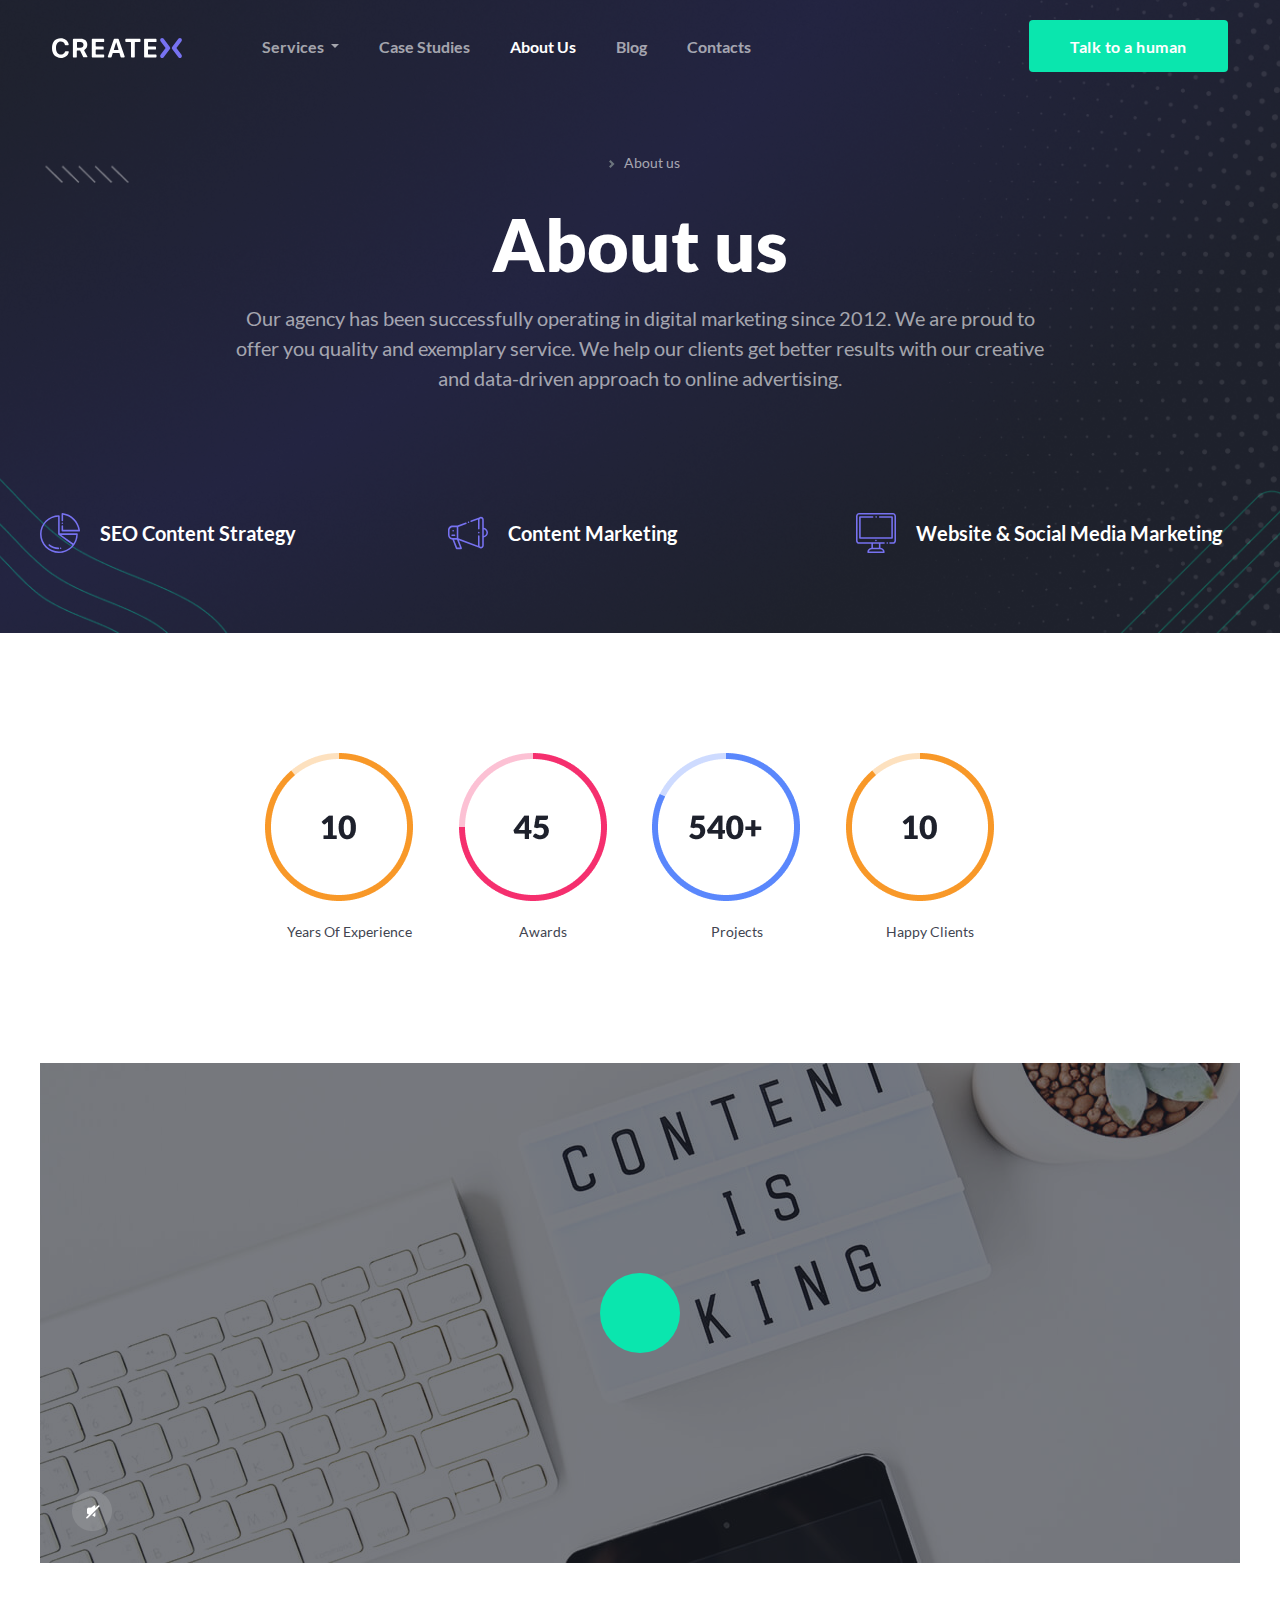
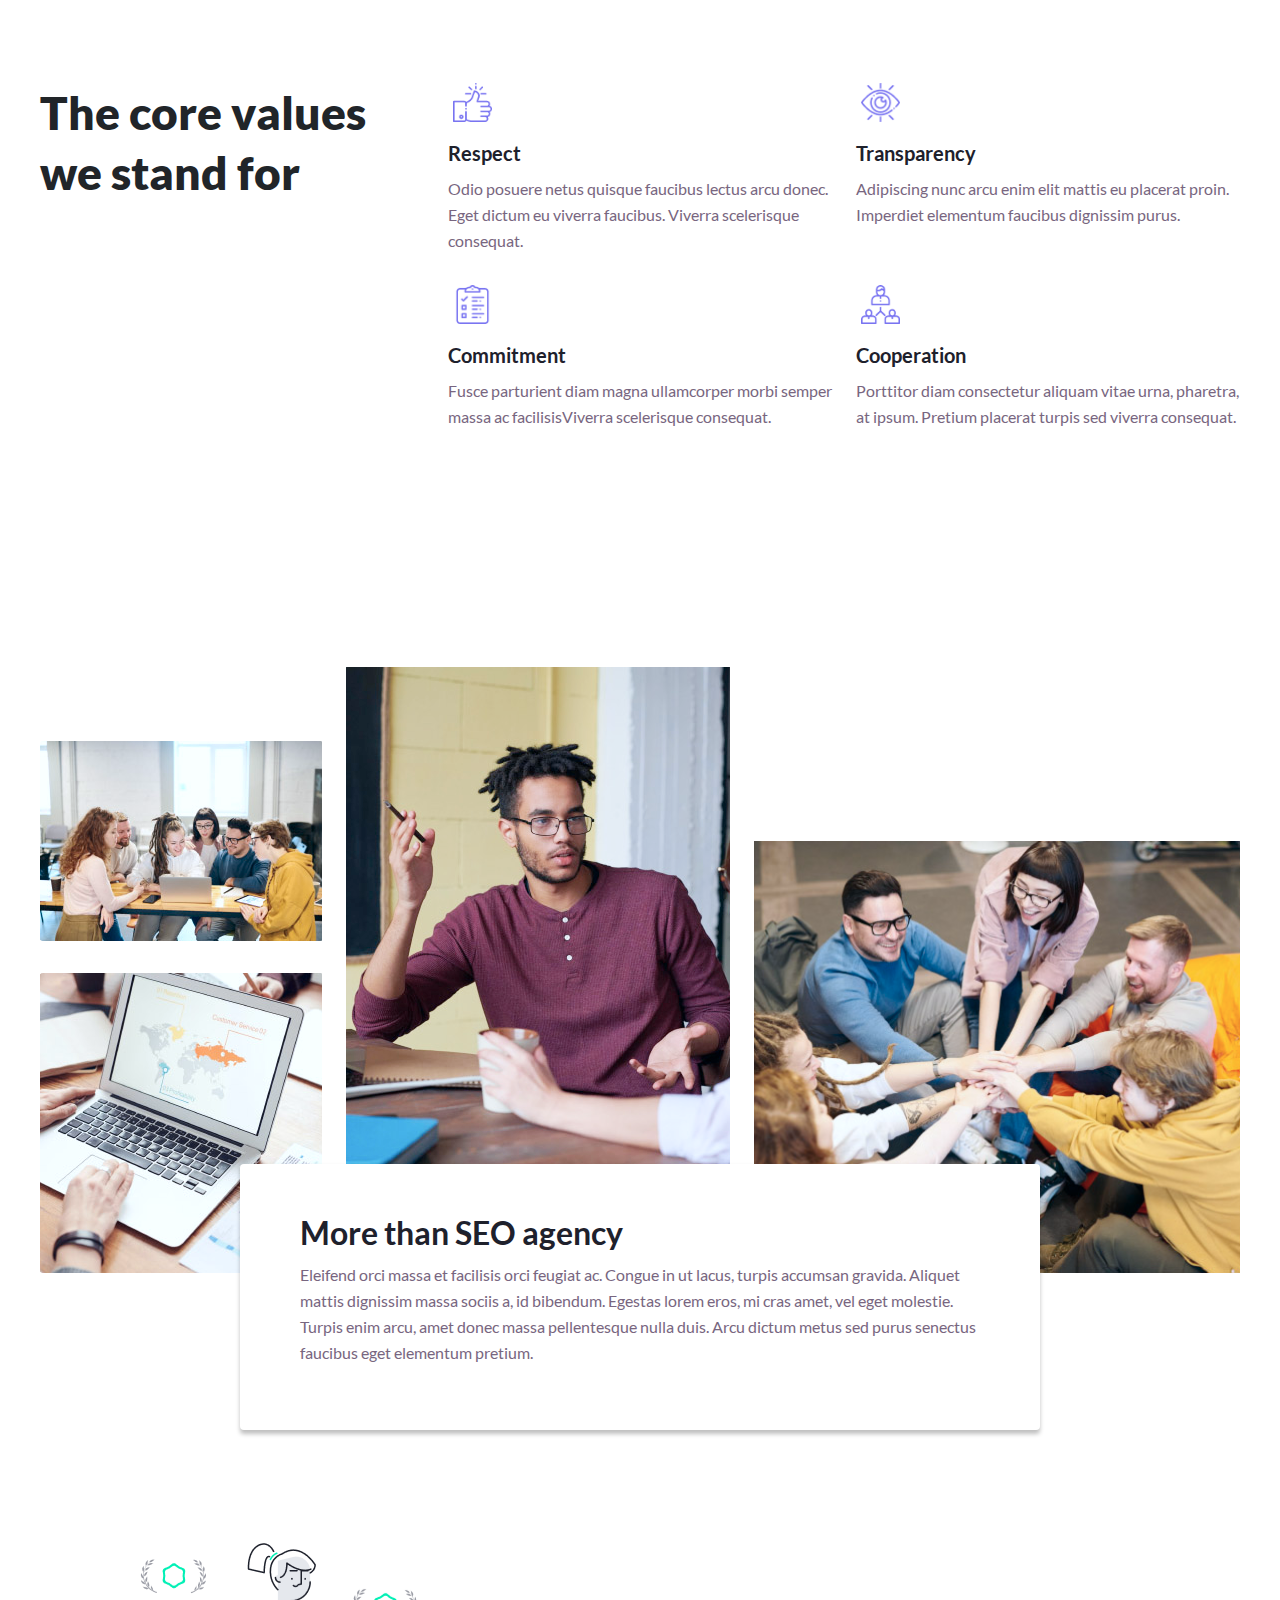
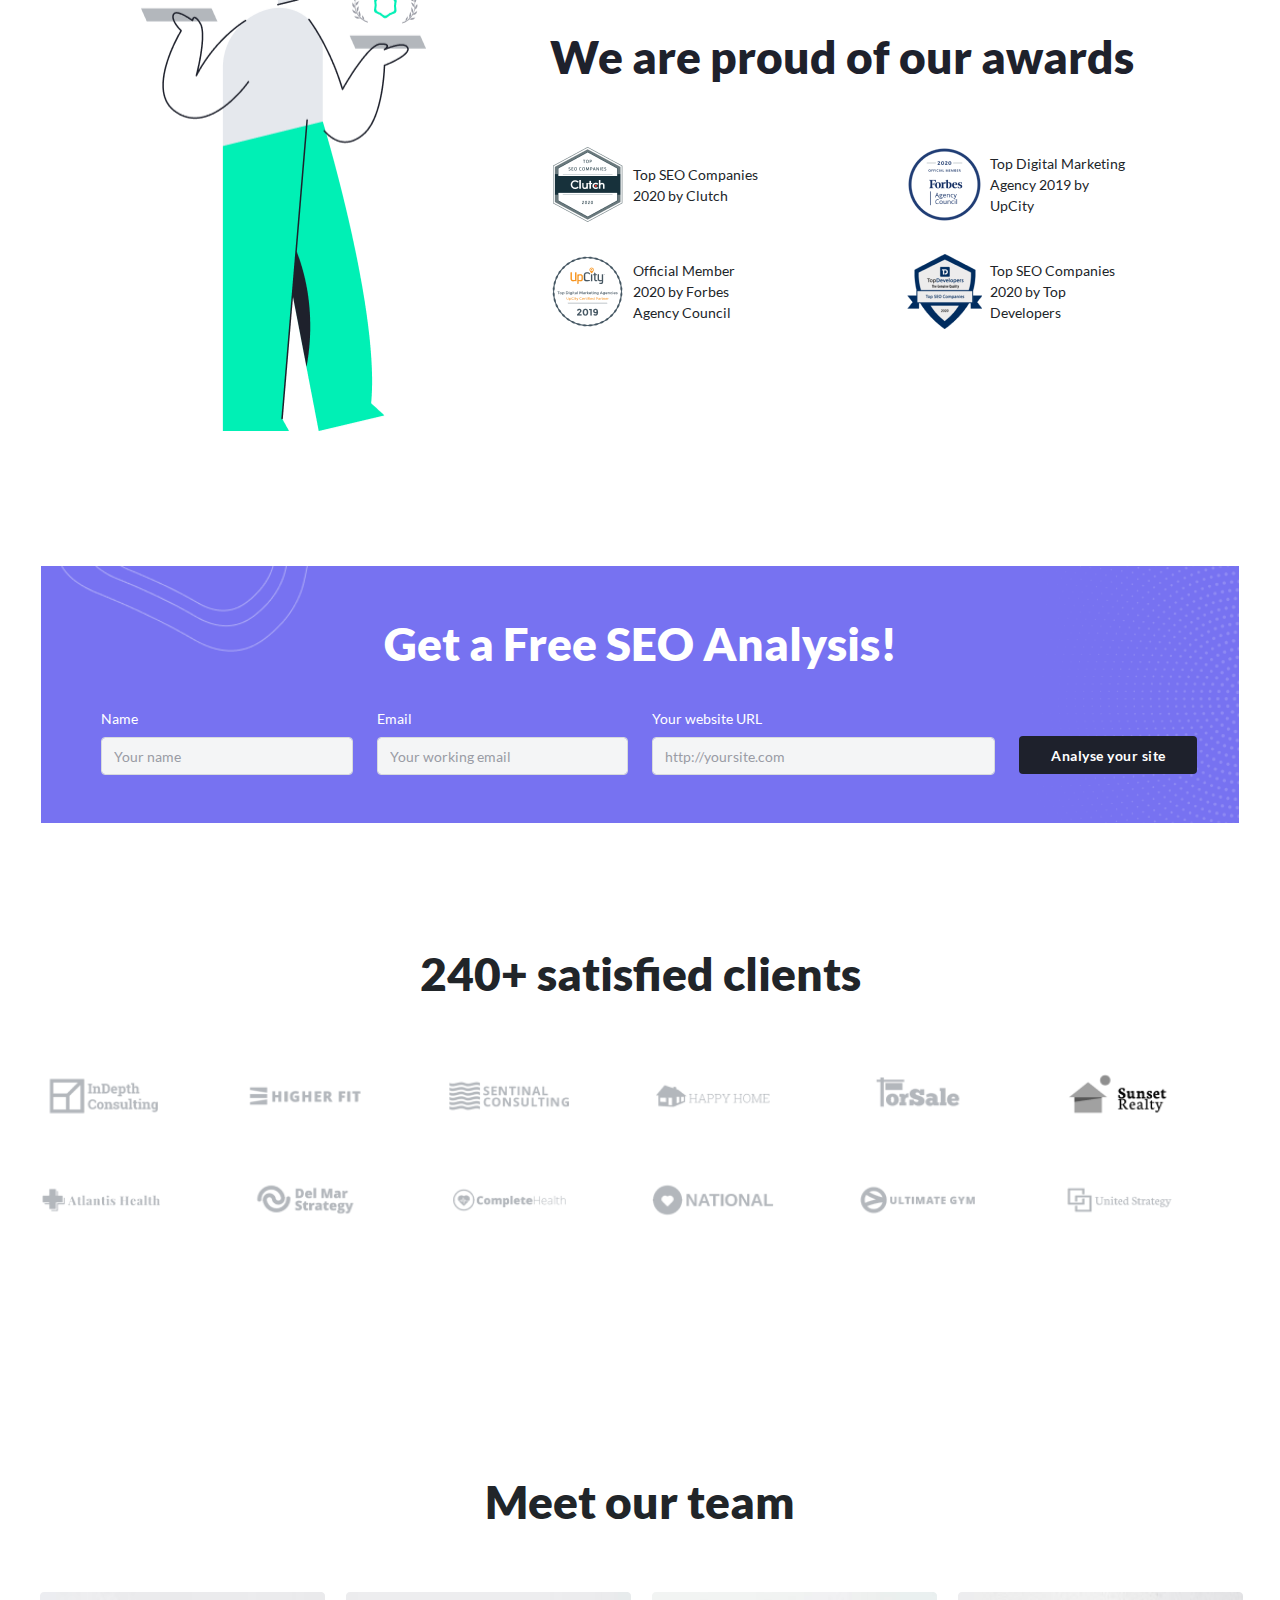
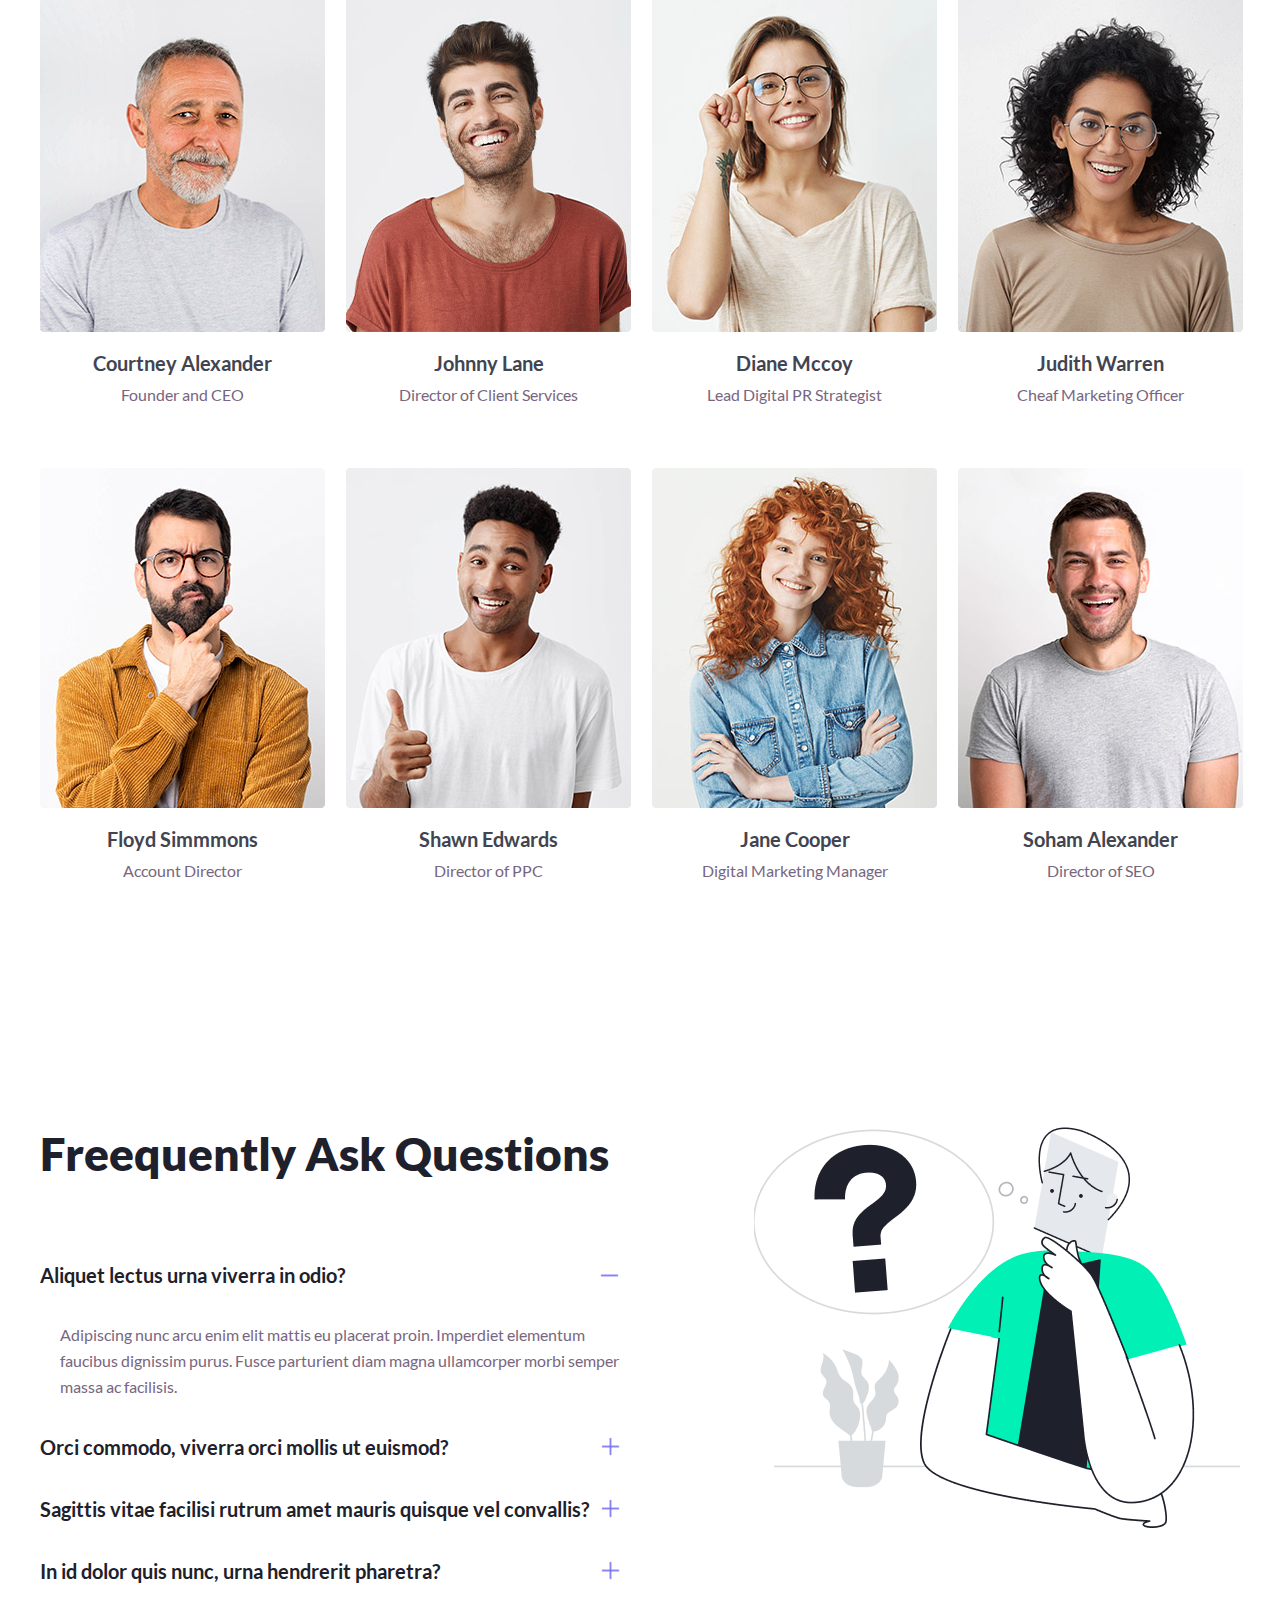
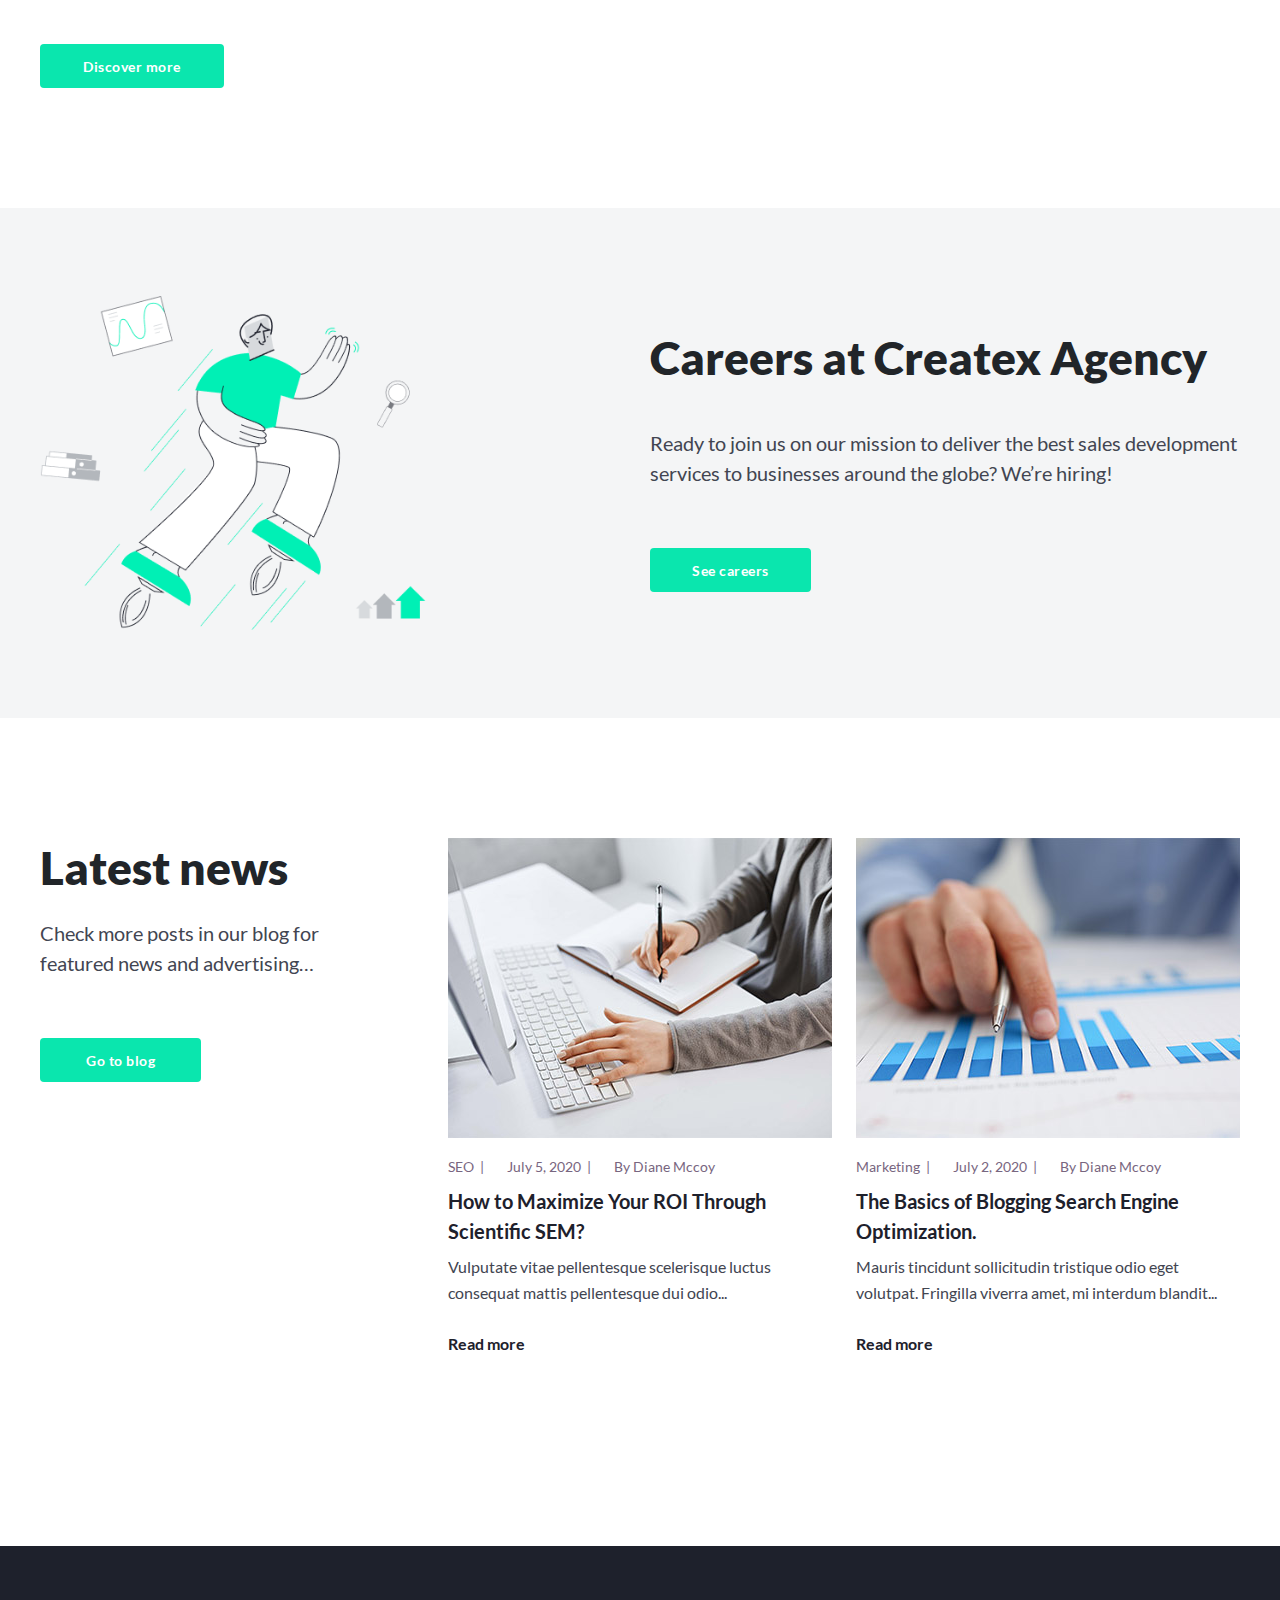
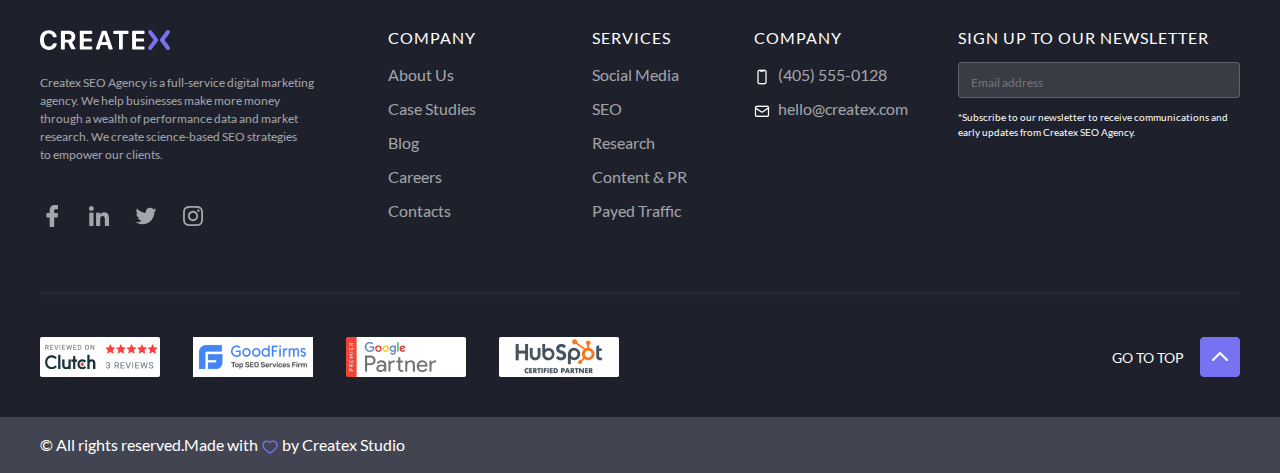
==== about.html @ 5235b667 "first commit" ====
<!DOCTYPE html>
<html lang="en">
  <head>
    <meta charset="UTF-8">
    <meta name="viewport" content="width=device-width, initial-scale=1.0">
    <meta http-equiv="X-UA-Compatible" content="ie=edge">
    <link rel="shortcut icon" href="assets/img/logo/favicon.png" type="image/x-icon">
    <link rel="stylesheet" href="assets/css/plugins.min.css">
    <title>SEO & Marketing</title>
    <link rel="stylesheet" href="https://cdnjs.cloudflare.com/ajax/libs/font-awesome/6.2.0/css/all.min.css" integrity="sha512-xh6O/CkQoPOWDdYTDqeRdPCVd1SpvCA9XXcUnZS2FmJNp1coAFzvtCN9BmamE+4aHK8yyUHUSCcJHgXloTyT2A==" crossorigin="anonymous" referrerpolicy="no-referrer" />    <link rel="stylesheet" href="assets/css/styles.css">
  </head>
  <body>

    <!-- add menu here -->
            <!----VIDEO-MODAL--------------------->
<div class="modal fade modal-video" id="videoModal" tabindex="-1" aria-labelledby="videoModalLabel" aria-hidden="true">
    <div class="modal-dialog">
    <div class="modal-content modal-bg">
        <div class="modal-header">
        <button type="button" class="btn-close" data-bs-dismiss="modal" aria-label="Close"></button>
        </div>
        <div class="modal-body">
            <video controls="controls" autoplay muted>
                <source src="assets/img/modal-video.mp4" type="video/mp4">
            </video>
        </div>
        </div>
    </div>
</div>
<div class="home-page_hero about-margin" id="totop"
  style="background: url('assets/img/about/background.png') center center/cover no-repeat;">
  <!----HEADER------------>
  <header class="main-header">
    <nav class="navbar navbar-expand-lg">
      <div class="container custom-container">
        <a class="" href="index.html">
          <div class="logo-wrapper">
            <img src="assets/img/logo/header-logo.svg" alt="Logo">
          </div>
        </a>
        <button class="navbar-toggler" type="button" data-bs-toggle="collapse" data-bs-target="#navbarSupportedContent"
          aria-controls="navbarSupportedContent" aria-expanded="false" aria-label="Toggle navigation">
          <span class="navbar-toggler-icon"></span>
        </button>
        <div class="collapse navbar-collapse" id="navbarSupportedContent">
          <ul class="navbar-nav me-auto mb-2 mb-lg-0 header-link">
            <li class="nav-item dropdown">
              <a class="nav-link dropdown-toggle" href="#" role="button" data-bs-toggle="dropdown"
                aria-expanded="false">
                Services
              </a>
              <ul class="dropdown-menu">
                <li><a class="dropdown-item" href="services.html">Services</a></li>
                <li><a class="dropdown-item" href="optimization.html">Search Engine Optimization</a></li>
                <li><a class="dropdown-item" href="services.html">Services</a></li>
              </ul>
            </li>
            <li class="nav-item">
              <a class="nav-link" href="case-studies.html">Case Studies</a>
            </li>
            <li class="nav-item header-active">
              <a class="nav-link" href="about.html">About Us</a>
            </li>
            <li class="nav-item">
              <a class="nav-link" href="blog.html">Blog</a>
            </li>
            <li class="nav-item">
              <a class="nav-link" href="contact.html">Contacts</a>
            </li>
          </ul>
          <div class="header-call">
            <a href="#" class="filled-button header-btn">Talk to a human</a>
          </div>
        </div>
      </div>
    </nav>
  </header>
  <!-----HERO----------------->
  <section class="hero hero-about">
    <div class="custom-container">
        <div class="page-container">
            <div class="page-breadcrumb">
                <nav style="--bs-breadcrumb-divider: url(&#34;data:image/svg+xml,%3Csvg xmlns='http://www.w3.org/2000/svg' width='8' height='8'%3E%3Cpath d='M2.5 0L1 1.5 3.5 4 1 6.5 2.5 8l4-4-4-4z' fill='%236c757d'/%3E%3C/svg%3E&#34;);" aria-label="breadcrumb">
                    <ol class="breadcrumb d-flex align-items-center justify-content-center">
                      <li class="breadcrumb-item"><a href="index.html"><i class="fa-solid fa-house"></i></a></li>
                      <li class="breadcrumb-item active" aria-current="page">About us</li>
                    </ol>
                  </nav>
            </div>
            <h1 class="page-title">About us</h1>
            <p class="page-descr">Our agency has been successfully operating in digital marketing since 2012. We are proud to offer you quality and exemplary service. We help our clients get better results with our creative and data-driven approach to online advertising. </p>
        </div>
      <div class="hero-features">
        <div class="row">
          <div class="col-12 col-sm-4 col-md-4">
            <div class="feature-item">
              <div class="feature-item__icon">
                <img src="assets/img/icon/G.svg" alt="strategy">
              </div>
              <p class="feature-item__title">SEO Content Strategy</p>
            </div>
          </div>
          <div class="col-12 col-sm-4 col-md-4">
            <div class="feature-item">
              <div class="feature-item__icon">
                <img src="assets/img/icon/ic-speaker.svg" alt="strategy">
              </div>
              <p class="feature-item__title">Content Marketing</p>
            </div>
          </div>
          <div class="col-12 col-sm-4 col-md-4">
            <div class="feature-item">
              <div class="feature-item__icon">
                <img src="assets/img/icon/ic-computer.svg" alt="strategy">
              </div>
              <p class="feature-item__title">Website & Social Media Marketing</p>
            </div>
          </div>
        </div>
      </div>
    </div>
  </section>
</div>
<div class="home-figures little-container about-perxent">
    <div class="row">
      <div class="col-12 col-sm-6 col-md-3">
        <div class="home-figure">
          <div class="home-figure__img">
            <img src="assets/img/homepage/circle-progress1.png" alt="our progress">
          </div>
          <span>Years of experience</span>
        </div>
      </div>
      <div class="col-12 col-sm-6 col-md-3">
        <div class="home-figure">
          <div class="home-figure__img">
            <img src="assets/img/homepage/circle-progress22.png" alt="our progress">
          </div>
          <span>Awards</span>
        </div>
      </div>
      <div class="col-12 col-sm-6 col-md-3">
        <div class="home-figure">
          <div class="home-figure__img">
            <img src="assets/img/homepage/circle-progress3.png" alt="our progress">
          </div>
          <span>Projects</span>
        </div>
      </div>
      <div class="col-12 col-sm-6 col-md-3">
        <div class="home-figure">
          <div class="home-figure__img">
            <img src="assets/img/homepage/circle-progress1.png" alt="our progress">
          </div>
          <span>Happy clients</span>
        </div>
      </div>
    </div>
  </div>
<section class="video">
    <div class="custom-container">
        <div class="video-cover" style="background: url('assets/img/about/video.png') center center/cover no-repeat;">
            <div class="play-button">
                <button type="button" class="" data-bs-toggle="modal" data-bs-target="#videoModal">
                  <i class="fa-solid fa-play"></i>
              </button>
              </div>
                <div class="mute-button">
                    <img src="assets/img/icon/idle.png" alt="idle">
                </div>
        </div>
    </div>
</section>
<section class="core-values">
    <div class="custom-container">
        <div class="core-values-inner">
            <div class="row">
                <div class="col-12 col-md-12 col-lg-4">
                    <div class="section-title">The core values we stand for</div>
                </div>
                <div class="col-12 col-sm-6 col-lg-4">
                    <div class="benefit-wrapper p-0 border-0">
                        <div class="icon-wrapper">
                          <img src="assets/img/icon/like.png" alt="icon">
                        </div>
                        <strong class="text-left">Respect</strong>
                        <span>Odio posuere netus quisque faucibus lectus arcu donec. Eget dictum eu viverra faucibus. Viverra scelerisque consequat.</span>
                      </div>
                      <div class="benefit-wrapper p-0 border-0">
                        <div class="icon-wrapper">
                          <img src="assets/img/icon/ic-checklist.png" alt="icon">
                        </div>
                        <strong class="text-left">Commitment</strong>
                        <span>Fusce parturient diam magna ullamcorper morbi semper massa ac facilisisViverra scelerisque consequat.</span>
                      </div>
                </div>
                <div class="col-12 col-sm-6 col-lg-4">
                    <div class="benefit-wrapper p-0 border-0">
                        <div class="icon-wrapper">
                          <img src="assets/img/icon/ic-view.png" alt="icon">
                        </div>
                        <strong class="text-left">Transparency</strong>
                        <span>Adipiscing nunc arcu enim elit mattis eu placerat proin. Imperdiet elementum faucibus dignissim purus. </span>
                      </div>
                      <div class="benefit-wrapper p-0 border-0">
                        <div class="icon-wrapper">
                          <img src="assets/img/icon/ic-management.png" alt="icon">
                        </div>
                        <strong class="text-left">Cooperation</strong>
                        <span>Porttitor diam consectetur aliquam vitae urna, pharetra, at ipsum. Pretium placerat turpis sed viverra consequat.</span>
                      </div>
                </div>
            </div>
        </div>
    </div>
</section>
<!----MORE ABOUT-US---------->
<section class="seo-agency">
    <div class="custom-container">
        <div class="seo-agency-inner">
            <div class="row">
                <div class="col-12 col-sm-6 col-md-3">
                    <div class="agency-left">
                        <div class="row">
                            <div class="col-12">
                                <div class="agency-left-up">
                                    <img src="assets/img/about/agency-1.png" alt="seo agency">
                                </div>
                            </div>
                            <div class="col-12">
                                <div class="agency-left-bottom">
                                    <img src="assets/img/about/agency-2.png" alt="seo agency">
                                </div>
                            </div>
                        </div>
                    </div>
                </div>
                <div class="col-12 col-sm-6 col-md-4">
                    <div class="agency-middle">
                        <img src="assets/img/about/agency-3.png" alt="seo agency">
                    </div>
                </div>
                <div class="col-12 col-sm-12 col-md-5">
                    <div class="agency-right">
                        <img src="assets/img/about/agency-4.png" alt="seo agency">
                    </div>
                </div>
            </div>
            <div class="row">
                <div class="seo-details">
                    <h3 class="seo-details_ttl">More than SEO agency</h3>
                    <p class="seo-details_descr">Eleifend orci massa et facilisis orci feugiat ac. Congue in ut lacus, turpis accumsan gravida. Aliquet mattis dignissim massa sociis a, id bibendum. Egestas lorem eros, mi cras amet, vel eget molestie. Turpis enim arcu, amet donec massa pellentesque nulla duis. Arcu dictum metus sed purus senectus faucibus eget elementum pretium.</p>
                </div>
            </div>
        </div>
    </div>
</section>
<section class="home-questions about-awards">
    <div class="custom-container">
      <div class="row">
        <div class="col-12 col-md-4 col-lg-5">
            <div class="home-illus-wrapper">
              <div class="home-question__illus">
                <img src="assets/img/about/illustration.png" alt="illustration">
              </div>
            </div>
          </div>
        <div class="col-12 col-md-8 col-lg-7">
          <div class="home-question-col">
            <div class="analysis-form__title">We are proud of our awards</div>
            <div class="info-award__wrapper">
                <div class="row">
                  <div class="col-12 col-sm-6">
                    <div class="info-award d-flex align-items-center">
                      <div class="info-award__img">
                        <img src="assets/img/icon/info-1.png" alt="awards">
                      </div>
                      <span>Top SEO Companies 2020 by Clutch</span>
                    </div>
                  </div>
                  <div class="col-12 col-sm-6">
                    <div class="info-award d-flex align-items-center">
                      <div class="info-award__img">
                        <img src="assets/img/icon/info-2.png" alt="awards">
                      </div>
                      <span>Top Digital Marketing Agency 2019 by UpCity</span>
                    </div>
                  </div>
                  <div class="col-12 col-sm-6">
                    <div class="info-award d-flex align-items-center">
                      <div class="info-award__img">
                        <img src="assets/img/icon/info-3.png" alt="awards">
                      </div>
                      <span>Official Member 2020 by Forbes Agency Council</span>
                    </div>
                  </div>
                  <div class="col-12 col-sm-6">
                    <div class="info-award d-flex align-items-center">
                      <div class="info-award__img">
                        <img src="assets/img/icon/info-4.png" alt="awards">
                      </div>
                      <span>Top SEO Companies 2020 by Top Developers</span>
                    </div>
                  </div>
                </div>
              </div>
          </div>
        </div>
      </div>
    </div>
    </div>
  </section>
<section class="purple-form">
  <div class="custom-container">
      <div class="purple-form_cover" style="background: url('assets/img/optimization/form-bf.png') center center/cover no-repeat ">
          <div class="section-title text-center text-white">Get a Free SEO Analysis!</div>
          <div class="purple-form_wrapper">
              <form>
                  <div class="row">
                      <div class="col-12 col-sm-12 col-md-3">
                        <label for="first-name" class="form-label">Name</label>
                        <input type="text" class="form-control" placeholder="Your name" id="first-name">
                      </div>
                      <div class="col-12 col-sm-12 col-md-3">
                          <label for="your-email" class="form-label">Email</label>
                        <input type="email" class="form-control" id="your-email" placeholder="Your working email">
                      </div>
                      <div class="col-12 col-sm-12 col-md-4">
                          <label for="your-website" class="form-label">Your website URL</label>
                          <input type="url" id="your-website" class="form-control" placeholder="http://yoursite.com">
                      </div>
                        <div class="col-12 col-sm-12 col-md-2 ">
                          <button type="submit" class="filled-button">Analyse your site</button>
                        </div>
                    </div>
              </form>
          </div>
      </div>
  </div>
</section>
<section class="about-partners">
    <div class="custom-container">
        <div class="section-title text-center">240+ satisfied clients</div>
        <div class="partners">
            <div class="row">
                <div class="col-6 col-sm-4 col-lg-2">
                  <div class="partner-wrapper">
                      <div class="partner">
                        <img src="assets/img/homepage/client-logo1.png" alt="partner">
                    </div>
                    <div class="partner-none">
                        <img src="assets/img/partners/InDepth Consulting Logo - Untitled Page.png" alt="">
                    </div>
                  </div>
                </div>
                <div class="col-6 col-sm-4 col-lg-2">
                  <div class="partner-wrapper">
                      <div class="partner">
                        <img src="assets/img/homepage/client-logo2.png" alt="partner">
                    </div>
                    <div class="partner-none">
                        <img src="assets/img/partners/Higher Fit Logo - black.png" alt="partner">
                    </div>
                  </div>
              </div>
              <div class="col-6 col-sm-4 col-lg-2">
                <div class="partner-wrapper">
                    <div class="partner">
                      <img src="assets/img/homepage/client-logo3.png" alt="partner">
                    </div>
                    <div class="partner-none">
                        <img src="assets/img/partners/Sentinal Consulting Logo-black.png" alt="partner">
                    </div>
                </div>
              </div>
              <div class="col-6 col-sm-4 col-lg-2">
                  <div class="partner-wrapper">
                      <div class="partner">
                        <img src="assets/img/homepage/client-logo4.png" alt="partner">
                    </div>
                    <div class="partner-none">
                        <img src="assets/img/partners/Happy Home Logo-black.png" alt="partner">
                    </div>
                  </div>
              </div>
              <div class="col-6 col-sm-4 col-lg-2">
                  <div class="partner-wrapper">
                      <div class="partner">
                        <img src="assets/img/homepage/client-logo5.png" alt="partner">
                    </div>
                    <div class="partner-none">
                        <img src="assets/img/partners/For Sale Logo-black.png" alt="partner">
                    </div>
                  </div>
              </div>
              <div class="col-6 col-sm-4 col-lg-2">
                  <div class="partner-wrapper">
                      <div class="partner">
                        <img src="assets/img/partners/Sunset Realty Logo-gray.png" alt="partner">
                    </div>
                    <div class="partner-none">
                        <img src="assets/img/homepage/client-logo6.png" alt="partner">
                    </div>
                  </div>
              </div>
            </div>
          </div>
        <div class="partner-row">
            <div class="row">
                <div class="col-6 col-sm-4 col-lg-2">
                  <div class="partner-wrapper">
                      <div class="partner">
                        <img src="assets/img/partners/Atlantis Health Logo.png" alt="partner">
                    </div>
                    <div class="partner-none">
                        <img src="assets/img/partners/Atlantis Health Logo-black.png" alt="">
                    </div>
                  </div>
                </div>
                <div class="col-6 col-sm-4 col-lg-2">
                  <div class="partner-wrapper">
                      <div class="partner">
                        <img src="assets/img/partners/gray-del-mar.png" alt="partner">
                    </div>
                    <div class="partner-none">
                        <img src="assets/img/partners/Del Mar Strategy Logo-black.png" alt="partner">
                    </div>
                  </div>
              </div>
              <div class="col-6 col-sm-4 col-lg-2">
                <div class="partner-wrapper">
                    <div class="partner">
                      <img src="assets/img/partners/complete-health-gray.png" alt="partner">
                    </div>
                    <div class="partner-none">
                        <img src="assets/img/partners/Complete Health Logo - black.png" alt="partner">
                    </div>
                </div>
              </div>
              <div class="col-6 col-sm-4 col-lg-2">
                  <div class="partner-wrapper">
                      <div class="partner">
                        <img src="assets/img/partners/national-gray.png" alt="partner">
                    </div>
                    <div class="partner-none">
                        <img src="assets/img/partners/National Health Logo-black.png" alt="partner">
                    </div>
                  </div>
              </div>
              <div class="col-6 col-sm-4 col-lg-2">
                  <div class="partner-wrapper">
                      <div class="partner">
                        <img src="assets/img/partners/ultimate-gym.png" alt="partner">
                    </div>
                    <div class="partner-none">
                        <img src="assets/img/partners/Ultimate Gym Logo-black.png" alt="partner">
                    </div>
                  </div>
              </div>
              <div class="col-6 col-sm-4 col-lg-2">
                  <div class="partner-wrapper">
                      <div class="partner">
                        <img src="assets/img/partners/united-strategy-gray.png" alt="partner">
                    </div>
                    <div class="partner-none">
                        <img src="assets/img/partners/United Strategy Logo-black.png" alt="partner">
                    </div>
                  </div>
              </div>
            </div>
        </div>
    </div>
</section>
<!--OUR TEAM---->
<section class="our-team">
    <div class="custom-container">
        <div class="our-team_inner">
            <div class="section-title text-center">Meet our team</div>
            <div class="team">
                <div class="row">
                    <div class="col-12 col-sm-6 col-md-4 col-lg-4 col-xl-3">
                        <div class="team-member">
                            <div class="team-member_pic">
                                <img src="assets/img/about/team-member-1.png" alt="team member">
                                <div class="member-social_media">
                                    <ul class="list-unstyled">
                                        <li><a href="#"><i class="fa-brands fa-facebook-f"></i></a></li>
                                        <li><a href="#"><i class="fa-brands fa-instagram"></i></a></li>
                                        <li><a href="#"><i class="fa-brands fa-linkedin"></i></a></li>
                                    </ul>
                                </div>
                            </div>
                            <div class="team-member_content d-flex align-items-center justify-content-center flex-column">
                                <strong>Courtney Alexander</strong>
                                <span>Founder and CEO</span>
                            </div>
                        </div>
                    </div>
                    <div class="col-12 col-sm-6 col-md-4 col-lg-4 col-xl-3">
                        <div class="team-member">
                            <div class="team-member_pic">
                                <img src="assets/img/about/team-member-2.png" alt="team member">
                                <div class="member-social_media">
                                    <ul class="list-unstyled">
                                        <li><a href="#"><i class="fa-brands fa-facebook-f"></i></a></li>
                                        <li><a href="#"><i class="fa-brands fa-instagram"></i></a></li>
                                        <li><a href="#"><i class="fa-brands fa-linkedin"></i></a></li>
                                    </ul>
                                </div>
                            </div>
                            <div class="team-member_content d-flex align-items-center justify-content-center flex-column">
                                <strong>Johnny Lane</strong>
                                <span>Director of Client Services</span>
                            </div>
                        </div>
                    </div>
                    <div class="col-12 col-sm-6 col-md-4 col-lg-4 col-xl-3">
                        <div class="team-member">
                            <div class="team-member_pic">
                                <img src="assets/img/about/team-member-3.png" alt="team member">
                                <div class="member-social_media">
                                    <ul class="list-unstyled">
                                        <li><a href="#"><i class="fa-brands fa-facebook-f"></i></a></li>
                                        <li><a href="#"><i class="fa-brands fa-instagram"></i></a></li>
                                        <li><a href="#"><i class="fa-brands fa-linkedin"></i></a></li>
                                    </ul>
                                </div>
                            </div>
                            <div class="team-member_content d-flex align-items-center justify-content-center flex-column">
                                <strong>Diane Mccoy</strong>
                                <span>Lead Digital PR Strategist</span>
                            </div>
                        </div>
                    </div>
                    <div class="col-12 col-sm-6 col-md-4 col-lg-4 col-xl-3">
                        <div class="team-member">
                            <div class="team-member_pic">
                                <img src="assets/img/about/team-member-4.png" alt="team member">
                                <div class="member-social_media">
                                    <ul class="list-unstyled">
                                        <li><a href="#"><i class="fa-brands fa-facebook-f"></i></a></li>
                                        <li><a href="#"><i class="fa-brands fa-instagram"></i></a></li>
                                        <li><a href="#"><i class="fa-brands fa-linkedin"></i></a></li>
                                    </ul>
                                </div>
                            </div>
                            <div class="team-member_content d-flex align-items-center justify-content-center flex-column">
                                <strong>Judith Warren</strong>
                                <span>Cheaf Marketing Officer</span>
                            </div>
                        </div>
                    </div>
                    <div class="col-12 col-sm-6 col-md-4 col-lg-4 col-xl-3">
                        <div class="team-member">
                            <div class="team-member_pic">
                                <img src="assets/img/about/team-member-5.png" alt="team member">
                                <div class="member-social_media">
                                    <ul class="list-unstyled">
                                        <li><a href="#"><i class="fa-brands fa-facebook-f"></i></a></li>
                                        <li><a href="#"><i class="fa-brands fa-instagram"></i></a></li>
                                        <li><a href="#"><i class="fa-brands fa-linkedin"></i></a></li>
                                    </ul>
                                </div>
                            </div>
                            <div class="team-member_content d-flex align-items-center justify-content-center flex-column">
                                <strong>Floyd Simmmons</strong>
                                <span>Account Director</span>
                            </div>
                        </div>
                    </div>
                    <div class="col-12 col-sm-6 col-md-4 col-lg-4 col-xl-3">
                        <div class="team-member">
                            <div class="team-member_pic">
                                <img src="assets/img/about/team-member-6.png" alt="team member">
                                <div class="member-social_media">
                                    <ul class="list-unstyled">
                                        <li><a href="#"><i class="fa-brands fa-facebook-f"></i></a></li>
                                        <li><a href="#"><i class="fa-brands fa-instagram"></i></a></li>
                                        <li><a href="#"><i class="fa-brands fa-linkedin"></i></a></li>
                                    </ul>
                                </div>
                            </div>
                            <div class="team-member_content d-flex align-items-center justify-content-center flex-column">
                                <strong>Shawn Edwards</strong>
                                <span>Director of PPC</span>
                            </div>
                        </div>
                    </div>
                    <div class="col-12 col-sm-6 col-md-4 col-lg-4 col-xl-3">
                        <div class="team-member">
                            <div class="team-member_pic">
                                <img src="assets/img/about/team-member-57.png" alt="team member">
                                <div class="member-social_media">
                                    <ul class="list-unstyled">
                                        <li><a href="#"><i class="fa-brands fa-facebook-f"></i></a></li>
                                        <li><a href="#"><i class="fa-brands fa-instagram"></i></a></li>
                                        <li><a href="#"><i class="fa-brands fa-linkedin"></i></a></li>
                                    </ul>
                                </div>
                            </div>
                            <div class="team-member_content d-flex align-items-center justify-content-center flex-column">
                                <strong>Jane Cooper</strong>
                                <span>Digital Marketing Manager</span>
                            </div>
                        </div>
                    </div>
                    <div class="col-12 col-sm-6 col-md-4 col-lg-4 col-xl-3">
                        <div class="team-member">
                            <div class="team-member_pic">
                                <img src="assets/img/about/team-member-8.png" alt="team member">
                                <div class="member-social_media">
                                    <ul class="list-unstyled">
                                        <li><a href="#"><i class="fa-brands fa-facebook-f"></i></a></li>
                                        <li><a href="#"><i class="fa-brands fa-instagram"></i></a></li>
                                        <li><a href="#"><i class="fa-brands fa-linkedin"></i></a></li>
                                    </ul>
                                </div>
                            </div>
                            <div class="team-member_content d-flex align-items-center justify-content-center flex-column">
                                <strong>Soham Alexander</strong>
                                <span>Director of SEO</span>
                            </div>
                        </div>
                    </div>
                </div>
            </div>
        </div>
    </div>
</section>
<!--ACCORDION---->
<section class="home-questions">
    <div class="custom-container">
      <div class="row">
        <div class="col-12 col-md-12 col-lg-7">
          <div class="home-question-col">
            <div class="analysis-form__title">Freequently Ask Questions</div>
            <div class="accordion-wrapper services-accordion">
              <div class="accordion" id="accordionPanelsStayOpenExample">
                <div class="accordion-item">
                  <h2 class="accordion-header" id="panelsStayOpen-headingOne">
                    <button class="accordion-button" type="button" data-bs-toggle="collapse"
                      data-bs-target="#panelsStayOpen-collapseOne" aria-expanded="true"
                      aria-controls="panelsStayOpen-collapseOne">
                      Aliquet lectus urna viverra in odio?
                    </button>
                  </h2>
                  <div id="panelsStayOpen-collapseOne" class="accordion-collapse collapse show"
                    aria-labelledby="panelsStayOpen-headingOne">
                    <div class="accordion-body">
                      Adipiscing nunc arcu enim elit mattis eu placerat proin. Imperdiet elementum faucibus dignissim
                      purus. Fusce parturient diam magna ullamcorper morbi semper massa ac facilisis.
                    </div>
                  </div>
                </div>
                <div class="accordion-item">
                  <h2 class="accordion-header" id="panelsStayOpen-headingTwo">
                    <button class="accordion-button collapsed" type="button" data-bs-toggle="collapse"
                      data-bs-target="#panelsStayOpen-collapseTwo" aria-expanded="false"
                      aria-controls="panelsStayOpen-collapseTwo">
                      Orci commodo, viverra orci mollis ut euismod?
                    </button>
                  </h2>
                  <div id="panelsStayOpen-collapseTwo" class="accordion-collapse collapse"
                    aria-labelledby="panelsStayOpen-headingTwo">
                    <div class="accordion-body">
                      Adipiscing nunc arcu enim elit mattis eu placerat proin. Imperdiet elementum faucibus dignissim
                      purus. Fusce parturient diam magna ullamcorper morbi semper massa ac facilisis.
                    </div>
                  </div>
                </div>
                <div class="accordion-item">
                  <h2 class="accordion-header" id="panelsStayOpen-headingThree">
                    <button class="accordion-button collapsed" type="button" data-bs-toggle="collapse"
                      data-bs-target="#panelsStayOpen-collapseThree" aria-expanded="false"
                      aria-controls="panelsStayOpen-collapseThree">
                      Sagittis vitae facilisi rutrum amet mauris quisque vel convallis?
                    </button>
                  </h2>
                  <div id="panelsStayOpen-collapseThree" class="accordion-collapse collapse"
                    aria-labelledby="panelsStayOpen-headingThree">
                    <div class="accordion-body">
                      Adipiscing nunc arcu enim elit mattis eu placerat proin. Imperdiet elementum faucibus dignissim
                      purus. Fusce parturient diam magna ullamcorper morbi semper massa ac facilisis.
                    </div>
                  </div>
                </div>
                <div class="accordion-item">
                  <h2 class="accordion-header" id="panelsStayOpen-headingFour">
                    <button class="accordion-button collapsed" type="button" data-bs-toggle="collapse"
                      data-bs-target="#panelsStayOpen-collapseFour" aria-expanded="false"
                      aria-controls="panelsStayOpen-collapseFour">
                      In id dolor quis nunc, urna hendrerit pharetra?
                    </button>
                  </h2>
                  <div id="panelsStayOpen-collapseFour" class="accordion-collapse collapse"
                    aria-labelledby="panelsStayOpen-headingFour">
                    <div class="accordion-body">
                      Adipiscing nunc arcu enim elit mattis eu placerat proin. Imperdiet elementum faucibus dignissim
                      purus. Fusce parturient diam magna ullamcorper morbi semper massa ac facilisis.
                    </div>
                  </div>
                </div>
              </div>
            </div>
            <a href="../blog.html" class="filled-button">Discover more <i class="fa-solid fa-arrow-right"></i></a>
          </div>
        </div>
        <div class="col-12 col-md-12 col-lg-5">
          <div class="home-illus-wrapper about-illus">
            <div class="home-question__illus">
              <img src="assets/img/homepage/home-question-illustration.png" alt="illustration">
            </div>
          </div>
        </div>
      </div>
    </div>
    </div>
  </section>
<!----CAREERS------------->
<section class="careers">
    <div class="custom-container">
        <div class="careers-inner">
            <div class="row">
                <div class="col-12 col-md-5">
                    <div class="careers-pic">
                        <img src="assets/img/about/careers-illustration.png" alt="illustration">
                    </div>
                </div>
                <div class="col-12 col-md-7">
                    <div class="careers-txt">
                        <div class="section-title">Careers at Createx Agency</div>
                        <p class="career-descr">Ready to join us on our mission to deliver the best sales development services to businesses around the globe? We’re hiring!</p>
                        <div class="careers-btn">
                            <a href="careers.html" class="filled-button">See careers <i class="fa-solid fa-arrow-right"></i></a>
                        </div>
                    </div>
                </div>
            </div>
        </div>
    </div>
</section>
<!-----NEWS--------------->
<section class="careers-news">
    <div class="custom-container">
        <div class="home-news-wrapper">
          <div class="row">
            <div class="col-12 col-sm-12 col-md-4">
              <div class="home-news-inner">
                <h2 class="section-title">Latest news</h2>
                <p class="section-descr">Check more posts in our blog for featured news and advertising insights</p>
                <a href="../blog.html" class="filled-button">Go to blog</a>
              </div>
            </div>
            <div class="col-12 col-sm-6 col-md-4">
              <a href="../blog.html">
                <div class="home-news-content">
                  <div class="home-news-pic">
                    <img src="assets/img/homepage/pic.png" alt="news-pic">
                  </div>
                  <div class="home-details_cover">
                    <div class="home-news-details">
                      <div class="home-news-meta">
                        <span>SEO</span>
                        <span><i class="fa-regular fa-clock"></i> July 5, 2020</span>
                        <span><i class="fa-regular fa-user"></i>By Diane Mccoy</span>
                      </div>
                    </div>
                    <p class="home-news-title">How to Maximize Your ROI Through Scientific SEM?</p>
                    <div class="home-news-descr">
                      Vulputate vitae pellentesque scelerisque luctus consequat mattis pellentesque dui odio...
                    </div>
                    <a href="../maximize.html" class="read-more">Read more <i class="fa-solid fa-arrow-right"></i></a>
                  </div>
                </div>
              </a>
            </div>
            <div class="col-12 col-sm-6 col-md-4">
              <a href="../blog.html">
                <div class="home-news-content">
                  <div class="home-news-pic">
                    <img src="assets/img/homepage/news-2.png" alt="news-pic">
                  </div>
                   <div class="home-details_cover">
                    <div class="home-news-details">
                      <div class="home-news-meta">
                        <span>Marketing</span>
                        <span><i class="fa-regular fa-clock"></i> July 2, 2020</span>
                        <span><i class="fa-regular fa-user"></i>By Diane Mccoy</span>
                      </div>
                    </div>
                    <p class="home-news-title">The Basics of Blogging Search Engine Optimization.</p>
                    <div class="home-news-descr">
                      Mauris tincidunt sollicitudin tristique odio eget volutpat. Fringilla viverra amet, mi interdum blandit...
                    </div>
                    <a href="#" class="read-more">Read more <i class="fa-solid fa-arrow-right"></i></a>
                   </div>
                </div>
              </a>
            </div>
          </div>
        </div>
    </div>
</section>
       <footer class="main-footer">
        <div class="custom-container">
          <div class="footer-up responsive-container">
            <div class="row">
              <div class="col-12 col-sm-12 col-md-12 col-xl-3">
                <div class="footer-col">
                    <a class="" href="index.html">
                      <div class="logo-wrapper">
                        <img src="assets/img/logo/header-logo.svg" alt="Logo">
                      </div>
                    </a>
                    <p class="footer-up__descr">
                      Createx SEO Agency is a full-service digital marketing agency. We help businesses make more money through a wealth of performance data and market research. We create science-based SEO strategies to empower our clients.
                    </p>
                    <div class="footer-up__ul">
                      <ul>
                        <li>
                          <a href="#">
                              <div class="footer-icon">
                                <svg width="24" height="24" viewBox="0 0 24 24" fill="none" xmlns="http://www.w3.org/2000/svg">
                                  <g opacity="0.6">
                                  <path d="M17.5628 1.00458L14.7856 1C11.6654 1 9.64903 3.12509 9.64903 6.41423V8.91055H6.85662C6.61532 8.91055 6.41992 9.1115 6.41992 9.35937V12.9763C6.41992 13.2241 6.61554 13.4249 6.85662 13.4249H9.64903V22.5514C9.64903 22.7993 9.84443 23 10.0857 23H13.729C13.9703 23 14.1657 22.799 14.1657 22.5514V13.4249H17.4307C17.672 13.4249 17.8674 13.2241 17.8674 12.9763L17.8688 9.35937C17.8688 9.24036 17.8226 9.12638 17.7409 9.04215C17.6591 8.95793 17.5477 8.91055 17.4318 8.91055H14.1657V6.79439C14.1657 5.77728 14.4017 5.26094 15.6915 5.26094L17.5624 5.26025C17.8035 5.26025 17.9989 5.0593 17.9989 4.81166V1.45317C17.9989 1.20576 17.8037 1.00504 17.5628 1.00458Z" fill="white"/>
                                  </g>
                                  </svg>
                                  
                              </div>
                          </a>
                        </li>
                        <li>
                          <a href="#">
                            <div class="footer-icon">
                              <svg width="24" height="24" viewBox="0 0 24 24" fill="none" xmlns="http://www.w3.org/2000/svg">
                                <g opacity="0.6">
                                <path d="M21.995 22L22 21.9992V14.6642C22 11.0758 21.2275 8.31167 17.0325 8.31167C15.0158 8.31167 13.6625 9.41833 13.11 10.4675H13.0517V8.64667H9.07416V21.9992H13.2158V15.3875C13.2158 13.6467 13.5458 11.9633 15.7017 11.9633C17.8258 11.9633 17.8575 13.95 17.8575 15.4992V22H21.995Z" fill="white"/>
                                <path d="M2.32999 8.6475H6.47666V22H2.32999V8.6475Z" fill="white"/>
                                <path d="M4.40167 2C3.07583 2 2 3.07583 2 4.40167C2 5.7275 3.07583 6.82583 4.40167 6.82583C5.7275 6.82583 6.80333 5.7275 6.80333 4.40167C6.8025 3.07583 5.72667 2 4.40167 2Z" fill="white"/>
                                </g>
                                </svg>                                
                            </div>
                          </a>
                        </li>
                        <li>
                          <a href="#">
                            <div class="footer-icon">
                              <svg width="24" height="24" viewBox="0 0 24 24" fill="none" xmlns="http://www.w3.org/2000/svg">
                                <g opacity="0.6">
                                <path d="M22.5 5.77233C21.7271 6.10027 20.8978 6.32267 20.0264 6.42196C20.9161 5.91181 21.5972 5.10263 21.92 4.1414C21.0854 4.61383 20.1642 4.95688 19.1826 5.14285C18.3966 4.33994 17.2785 3.83984 16.0384 3.83984C13.6593 3.83984 11.7303 5.68691 11.7303 7.9637C11.7303 8.2866 11.7683 8.60199 11.8418 8.90357C8.26201 8.73141 5.08768 7.08917 2.96314 4.59372C2.59176 5.20189 2.38049 5.91053 2.38049 6.66697C2.38049 8.09814 3.14161 9.36093 4.2964 10.0997C3.5904 10.0771 2.92639 9.89116 2.34508 9.58205V9.63357C2.34508 11.6314 3.83056 13.2988 5.80024 13.6783C5.43936 13.7713 5.05882 13.8228 4.66514 13.8228C4.38696 13.8228 4.11794 13.7964 3.85417 13.7461C4.40267 15.3859 5.99315 16.5783 7.87756 16.611C6.40388 17.7167 4.54573 18.3739 2.52749 18.3739C2.17976 18.3739 1.83724 18.3537 1.5 18.3173C3.40671 19.4896 5.67036 20.1732 8.10327 20.1732C16.028 20.1732 20.3597 13.8881 20.3597 8.43741L20.3453 7.90341C21.1917 7.32537 21.9239 6.59912 22.5 5.77233Z" fill="white"/>
                                </g>
                                </svg>                                
                            </div>
                          </a>
                        </li>
                        <li>
                          <a href="#">
                            <div class="footer-icon">
                              <svg width="24" height="24" viewBox="0 0 24 24" fill="none" xmlns="http://www.w3.org/2000/svg">
                                <g opacity="0.6">
                                <path d="M21.9804 7.88005C21.9336 6.81738 21.7617 6.0868 21.5156 5.45374C21.2616 4.78176 20.8709 4.18014 20.359 3.68002C19.8589 3.1721 19.2533 2.77743 18.5891 2.52745C17.9524 2.28127 17.2256 2.10943 16.163 2.06257C15.0923 2.01175 14.7525 2 12.0371 2C9.32172 2 8.98185 2.01175 7.9152 2.05861C6.85253 2.10546 6.12195 2.27746 5.48904 2.52348C4.81692 2.77743 4.2153 3.16814 3.71517 3.68002C3.20726 4.18014 2.81274 4.78573 2.5626 5.44992C2.31643 6.0868 2.14458 6.81341 2.09773 7.87609C2.04691 8.9467 2.03516 9.28658 2.03516 12.002C2.03516 14.7173 2.04691 15.0572 2.09376 16.1239C2.14061 17.1865 2.31261 17.9171 2.55879 18.5502C2.81274 19.2221 3.20726 19.8238 3.71517 20.3239C4.2153 20.8318 4.82088 21.2265 5.48507 21.4765C6.12195 21.7226 6.84856 21.8945 7.91139 21.9413C8.97788 21.9883 9.31791 21.9999 12.0333 21.9999C14.7486 21.9999 15.0885 21.9883 16.1552 21.9413C17.2178 21.8945 17.9484 21.7226 18.5813 21.4765C19.9254 20.9568 20.9881 19.8941 21.5078 18.5502C21.7538 17.9133 21.9258 17.1865 21.9726 16.1239C22.0195 15.0572 22.0312 14.7173 22.0312 12.002C22.0312 9.28658 22.0273 8.9467 21.9804 7.88005ZM20.1794 16.0457C20.1364 17.0225 19.9723 17.5499 19.8355 17.9015C19.4995 18.7728 18.808 19.4643 17.9367 19.8004C17.585 19.9372 17.0538 20.1012 16.0808 20.1441C15.026 20.1911 14.7096 20.2027 12.0411 20.2027C9.37255 20.2027 9.0522 20.1911 8.00113 20.1441C7.02437 20.1012 6.49693 19.9372 6.1453 19.8004C5.71171 19.6402 5.31704 19.3862 4.9967 19.0541C4.6646 18.7298 4.41065 18.3391 4.2504 17.9055C4.11365 17.5539 3.94959 17.0225 3.9067 16.0497C3.8597 14.9948 3.8481 14.6783 3.8481 12.0097C3.8481 9.34122 3.8597 9.02087 3.9067 7.96995C3.94959 6.99319 4.11365 6.46575 4.2504 6.11412C4.41065 5.68038 4.6646 5.28586 5.00067 4.96536C5.32483 4.63327 5.71553 4.37931 6.14927 4.21921C6.5009 4.08247 7.03231 3.9184 8.00509 3.87537C9.05999 3.82851 9.37652 3.81676 12.0449 3.81676C14.7174 3.81676 15.0337 3.82851 16.0848 3.87537C17.0616 3.9184 17.589 4.08247 17.9406 4.21921C18.3742 4.37931 18.7689 4.63327 19.0892 4.96536C19.4213 5.28967 19.6753 5.68038 19.8355 6.11412C19.9723 6.46575 20.1364 6.99701 20.1794 7.96995C20.2262 9.02484 20.238 9.34122 20.238 12.0097C20.238 14.6783 20.2262 14.9908 20.1794 16.0457Z" fill="white"/>
                                <path d="M12.0371 6.86423C9.20069 6.86423 6.89937 9.1654 6.89937 12.002C6.89937 14.8385 9.20069 17.1397 12.0371 17.1397C14.8736 17.1397 17.1748 14.8385 17.1748 12.002C17.1748 9.1654 14.8736 6.86423 12.0371 6.86423ZM12.0371 15.3347C10.197 15.3347 8.70438 13.8422 8.70438 12.002C8.70438 10.1617 10.197 8.66924 12.0371 8.66924C13.8774 8.66924 15.3698 10.1617 15.3698 12.002C15.3698 13.8422 13.8774 15.3347 12.0371 15.3347Z" fill="white"/>
                                <path d="M18.5776 6.6611C18.5776 7.32346 18.0405 7.86053 17.378 7.86053C16.7156 7.86053 16.1785 7.32346 16.1785 6.6611C16.1785 5.99858 16.7156 5.46167 17.378 5.46167C18.0405 5.46167 18.5776 5.99858 18.5776 6.6611Z" fill="white"/>
                                </g>
                                </svg>                                
                            </div>
                          </a>
                        </li>
                      </ul>
                    </div>
                </div>
              </div>
              <div class="col-12 col-sm-6 col-md-6 col-xl-2">
                <div class="footer-col padding-left">
                  <p class="footer-title">COMPANY</p>
                  <div class="footer-link">
                    <ul>
                      <li><a href="#">About Us</a></li>
                      <li><a href="#">Case Studies</a></li>
                      <li><a href="#">Blog</a></li>
                      <li><a href="#">Careers</a></li>
                      <li><a href="#">Contacts</a></li>
                    </ul>
                  </div>
                </div>
              </div>
              <div class="col-12 col-sm-6 col-md-6 col-xl-2">
                <div class="footer-col padding-left">
                  <p class="footer-title">SERVICES</p>
                  <div class="footer-link">
                    <ul>
                      <li><a href="#">Social Media</a></li>
                      <li><a href="#">SEO</a></li>
                      <li><a href="#">Research</a></li>
                      <li><a href="#">Content & PR</a></li>
                      <li><a href="#">Payed Traffic</a></li>
                    </ul>
                  </div>
                </div>
              </div>
              <div class="col-12 col-sm-6 col-md-6 col-xl-2">
                <div class="footer-col">
                  <p class="footer-title">COMPANY</p>
                  <div class="footer-link">
                    <ul class="flex-ul">
                      <li>
                        <a href="tel:4055550128">
                            <div class="footer-contact">
                              <img src="assets/img/icon/iPhone.png" alt="call us">
                            </div>
                            <span>(405) 555-0128</span>
                        </a>
                      </li>
                      <li>
                        <a href="mailto:hello@createx.com">
                          <div class="footer-contact">
                            <img src="assets/img/icon/Mail.png" alt="mail">
                          </div>
                          <span>hello@createx.com</span>
                      </a>
                      </li>
                    </ul>
                  </div>
                </div>
              </div>
              <div class="col-12 col-sm-12 col-md-6 col-xl-3">
                <div class="footer-col">
                  <p class="footer-title">SIGN UP TO OUR NEWSLETTER</p>
                  <div class="footer-form">
                    <form action="" class="subscribe-form">
                      <div class="footer-input">
                        <input type="email" name="footer-mail" id="footer-mail" placeholder="Email address" required>
                      </div>
                      <button><i class="fa-solid fa-arrow-right"></i></button>
                    </form>
                  </div>
                  <div class="footer-input__descr">
                    *Subscribe to our newsletter to receive communications and early updates from Createx SEO Agency.
                  </div>
                </div>
              </div>
            </div>
          </div>
          <div class="footer-awards">
            <div class="row">
              <div class="col-12 col-sm-12 col-md-9 col-xl-6">
                <div class="row">
                  <div class="col-6 col-sm-3">
                    <div class="award-img">
                      <img src="assets/img/homepage/award1.png" alt="award">
                    </div>
                  </div>
                  <div class="col-6 col-sm-3">
                    <div class="award-img">
                      <img src="assets/img/homepage/award2.png" alt="award">
                    </div>
                  </div>
                  <div class="col-6 col-sm-3">
                    <div class="award-img">
                      <img src="assets/img/homepage/award3.png" alt="award">
                    </div>
                  </div>
                  <div class="col-6 col-sm-3">
                    <div class="award-img">
                      <img src="assets/img/homepage/award4.png" alt="award">
                    </div>
                  </div>
                </div>
              </div>
              <div class="col-12 col-sm-12 col-md-3 col-xl-6">
                <div class="go-to-top d-flex align-items-center justify-content-end">
                  <span class="text-white">GO TO TOP</span>
                  <a href="#totop">
                    <div class="to-top">
                      <img src="assets/img/homepage/up-btn.png" alt="up button">
                    </div>
                  </a>
                </div>
              </div>
            </div>
          </div>
        </div>
        <div class="bottom">
          <div class="custom-container">
            <div class="bottom-inner d-flex align-items-center text-white">
              <span>© All rights reserved.Made with</span>
              <div class="heart">
                <img src="assets/img/icon/Heart.png" alt="heart">
              </div>
              <span>by Createx Studio</span>
            </div>
          </div>
        </div>
        </footer>
   <script src="assets/js/plugins.min.js"></script>
   <script src="assets/js/scripts.js"></script>
 </body>
</html>
---- assets/css/styles.css ----
@charset "UTF-8";
/* reset starts */
/* reset ends */
/* fonts starts */
@font-face {
  font-family: "Lato-Black";
  src: url("fonts/Lato/Lato-Black.ttf");
}
@font-face {
  font-family: "Lato-Bold";
  src: url("fonts/Lato/Lato-Bold.ttf");
}
@font-face {
  font-family: "Lato-Regular";
  src: url("fonts/Lato/Lato-Regular.ttf");
}
/* fonts ends */
.trending-news .trend-news .trend-news_pic img, .single-post .single-post_pic img, .sem-cover .sem .sem-content .pic-subtitle .sem-subtitle_img img, .sem-cover .sem .sem-content .sem-img img, .strategies-wrapper .strategies-container .strategies-illus .strategies-shape img, .charts-wrapper .chart-box_bottom .chart-pic img, .hero-img_box img, .trending-news a .trend-news .trend-news_pic img, .subscribe-blog .subscribe-blog_inner .illustrtion-form img, .contact-form .contact-illustration img, .seo-agency .seo-agency-inner .agency-right img, .seo-agency .seo-agency-inner .agency-middle img, .seo-agency .seo-agency-inner .agency-left .agency-left-bottom img, .seo-agency .seo-agency-inner .agency-left .agency-left-up img, .our-team .team-member .team-member_pic img, .careers .careers-pic img, .video .video-cover .mute-button .mute-button img, .seo-services .seo-service .col-12 .seo-box_img .seo-box_img img, .operate-market .market-boxes .row .col-12 .market-box .market-box_img .market-box_img img, .case-card_box .case-card_item .case-card_img .case-img_content .case-client-img .case-client-img img, .case-card_box .case-card_item .case-card_img .case-card_img img, .logo-wrapper img {
  width: 100%;
  height: 100%;
  -o-object-fit: cover;
  object-fit: cover;
}

.seo-services .seo-service .col-12 .seo-box_descr, .case-card_box .case-card_item .case-card_content .case-card-info, .case-card-descr, .home-news-inner .section-descr {
  display: -webkit-box;
  -webkit-line-clamp: 2;
  -webkit-box-orient: vertical;
  overflow: hidden;
}

:root {
  --main-green: #0AE6AE;
  --900-gray: rgb(30, 33, 44);
  --800-gray: rgb(66, 69, 81);
  --700-gray: rgb(120, 102, 128);
  --600-gray: rgb(154, 156, 165);
  --400-gray: rgb(215, 218, 221);
  --200-gray: rgb(244, 245, 246);
  --300-gray:rgb(229, 232, 237);
  --primary-white: rgb(255, 255, 255);
  --transition: all 0.4s ease;
  --hero-fs: 72px;
  --main-fs: 16px;
  --main-lh: 26px;
  --section-ttl: 46px;
}

body {
  font-family: "Lato-Regular";
}

* {
  box-sizing: border-box;
}

.custom-container,
.little-container,
.page-container {
  margin: 0 auto;
}

.custom-container {
  max-width: 1200px;
}

.little-container {
  max-width: 750px;
}

.strategies-container {
  max-width: 705px;
}

.career-container {
  max-width: 460px;
  margin: auto;
}

.page-container {
  max-width: 810px;
}

.page-breadcrumb ol li a {
  text-decoration: none;
  transition: var(--transition);
}

.page-breadcrumb ol li:hover a {
  color: var(--main-green);
}

/*BUTTONS*/
.filled-button,
.empty-button {
  min-width: 161px;
  height: 44px;
  padding: 0 40px;
  font: 14px "Lato-Bold";
  line-height: 44px;
  letter-spacing: 0.5px;
  border-radius: 4px;
  text-align: center;
  display: inline-block;
  transition: var(--transition);
  text-decoration: none;
}

.empty-button {
  background-color: transparent;
  color: var(--main-green);
  border: solid 1px var(--main-green);
}

.filled-button {
  color: var(--primary-white);
  background-color: var(--main-green);
  border: 1px solid transparent;
}

.empty-button:hover {
  color: var(--primary-white);
  background-color: var(--main-green);
  border: 1px solid transparent;
}

.filled-button:hover {
  background-color: transparent;
  color: var(--main-green);
  border: solid 1px var(--main-green) !important;
}

.header-btn {
  min-width: 199px;
  height: 52px;
  line-height: 52px;
  text-transform: none;
  font-size: 16px;
}

/*video modal*/
.modal-video .modal-dialog {
  max-width: 1140px;
  height: calc(100vh - 56px);
}

.modal-video {
  background-color: rgba(0, 0, 0, 0.75);
}

.modal-video .btn-close {
  width: 2em;
  height: 2em;
  background: transparent url("data:image/svg+xml,%3csvg xmlns='http://www.w3.org/2000/svg' viewBox='0 0 16 16' fill='white'%3e%3cpath d='M.293.293a1 1 0 0 1 1.414 0L8 6.586 14.293.293a1 1 0 1 1 1.414 1.414L9.414 8l6.293 6.293a1 1 0 0 1-1.414 1.414L8 9.414l-6.293 6.293a1 1 0 0 1-1.414-1.414L6.586 8 .293 1.707a1 1 0 0 1 0-1.414z'/%3e%3c/svg%3e") center/1em auto no-repeat;
  opacity: 1;
}

.modal-video .modal-bg {
  width: 100%;
  height: 100%;
  background-color: transparent;
  border: 0;
}

.modal-dialog .modal-header {
  border: 0;
}

.modal-dialog .modal-bg .modal-body {
  max-width: 1140px;
  max-height: calc(100% - 56px);
  overflow: hidden;
}

.modal-dialog .modal-bg .modal-body video {
  width: 100%;
  height: 100%;
  -o-object-fit: cover;
  object-fit: cover;
  pointer-events: none;
}

/*accordion*/
.services-accordion .accordion-item {
  color: var(--700-gray);
  background-color: transparent;
  border: 0;
}

.services-accordion .accordion-button:not(.collapsed)::after {
  background-image: url("../img/icon/Minus.png");
}

.accordion-wrapper .accordion-button {
  padding-left: 0;
}

.accordion-button::after {
  background-image: url("../img/icon/Plus.png");
}

.services-accordion .accordion-button {
  font-size: 1rem;
  color: var(--900-gray);
  text-align: left;
  background-color: transparent;
}

.services-accordion .accordion-button,
.modal-box_ttl {
  font-weight: 700;
  font-size: 28px;
  line-height: 42px;
  color: var(--900-gray);
  margin: 0;
}

.services-accordion .accordion-button:not(.collapsed) {
  box-shadow: none;
}

.accordion-button:focus {
  z-index: 3;
  border: 0;
  outline: 0;
  box-shadow: none;
}

/*header*/
.main-header {
  padding-top: 20px;
}

.header-link {
  margin-left: 30px;
}

.header-link li {
  margin-left: 12px;
  margin-right: 12px;
}

.header-link li a,
.table-wrapper tr td strong {
  color: rgba(255, 255, 255, 0.6);
  line-height: 26px;
  font: 16px "Lato-Bold";
}

.header-active a {
  color: #fff !important;
}

.header-link li a:hover {
  color: var(--main-green) !important;
}

.header-link .dropdown-menu {
  border: 0;
  background-color: transparent;
  color: var(--main-green);
}

.logo-wrapper {
  margin-right: 30px;
  width: 130px;
  height: 24px;
  overflow: hidden;
}

.logo-wrapper img {
  -o-object-fit: contain;
  object-fit: contain;
}

.main-bg__cover {
  min-height: 600px;
}

.hero-up {
  padding-bottom: 124px;
}

.hero {
  padding-top: 180px;
  padding-bottom: 80px;
  color: var(--primary-white);
}

.hero-banner {
  max-width: 810px;
}

.hero-title {
  font: 64px "Lato-Black";
  line-height: 94px;
  letter-spacing: 1px;
  color: var(--primary-white);
  margin-bottom: 0;
}

.hero-title span {
  color: var(--main-green);
}

.hero-bottom {
  margin-top: 60px;
}

.play-wrapper a,
.hero-bottom {
  display: flex;
  align-items: center;
}

.banner-button {
  margin-right: 12px;
}

.play-wrapper {
  margin-left: 12px;
  padding: 16px;
  position: relative;
}

.play-wrapper a {
  text-decoration: none;
  display: block;
  display: flex;
}

.banner-button a {
  font: 16px "Lato-Bold";
  line-height: 52px;
  height: 52px;
  letter-spacing: 0.5px;
}

.play-btn__cover {
  position: absolute;
  top: 50%;
  left: 50%;
  transform: translate(-50%, -50%);
  background-color: var(--primary-orange);
  border-radius: 50%;
}

.play-btn__cover i {
  font-size: 26px;
  color: var(--primary-white);
}

.play-button {
  border-radius: 100%;
  width: 52px;
  height: 52px;
  position: relative;
  z-index: 5;
  background-color: #0AE6AE;
  margin-right: 16px;
}

.play-button button {
  background-color: transparent;
  border: 0;
  outline: 0;
  display: flex;
  align-items: center;
  justify-content: center;
  width: 100%;
  height: 100%;
}

.play-button button i {
  color: #fff;
}

.circle {
  position: relative;
}

.circle::after {
  content: "";
  position: absolute;
  right: 0px;
  bottom: -16px;
  width: 84px;
  height: 84px;
  border-radius: 50%;
  background-color: rgba(119, 114, 241, 0.12);
  animation: playBeat 1s infinite linear;
  transition: var(--transition);
}

.play-wrapper a span {
  display: block;
  margin-left: 16px;
  font: 16px "Lato-Bold";
  line-height: var(--main-lh);
  color: var(--primary-white);
}

@keyframes playBeat {
  0% {
    background-color: rgba(119, 114, 241, 0.12);
    transform: scale(0.33);
  }
  80%, 100% {
    opacity: 0.5;
  }
}
.banner-pic {
  max-width: 590px;
  max-height: 526px;
  overflow: hidden;
}

.banner-pic img,
.feature-item__icon img {
  width: 100%;
  height: 100%;
  -o-object-fit: contain;
  object-fit: contain;
}

.feature-item__icon {
  width: 40px;
  height: 40px;
  overflow: hidden;
}

.feature-item {
  display: flex;
  align-items: center;
}

.feature-item__title {
  margin: 0;
  margin-left: 10px;
  font: 20px "Lato-Bold";
  line-height: 30px;
  color: var(--primary-white);
}

.feature-item__icon {
  margin-right: 10px;
}

.main-header .navbar {
  padding-top: 0;
  padding-bottom: 0;
}

/*footer*/
.main-footer {
  background-color: var(--900-gray);
}

.footer-icon svg {
  width: 24px;
  height: 24px;
  transition: var(--transition);
}

.footer-icon svg path {
  transition: var(--transition);
}

.footer-up {
  padding-top: 80px;
  padding-bottom: 60px;
}

.footer-up__descr {
  margin: 0;
  margin-top: 24px;
  margin-bottom: 38px;
  font: 12px "Lato-Regular";
  line-height: 18px;
  color: rgba(255, 255, 255, 0.6);
  max-width: 300px;
}

.footer-up__ul ul,
.footer-link ul {
  margin: 0;
  padding: 0;
  list-style-type: none;
}

.footer-up__ul ul li {
  display: inline-block;
  margin-left: 10px;
  margin-right: 10px;
  transition: var(--transition);
}

.footer-up__ul ul li:first-child {
  margin-left: 0;
}

.footer-up__ul ul li:last-child {
  margin-right: 0;
}

.footer-up__ul ul li:hover .footer-icon {
  transform: scale(1.05);
}

.footer-up__ul ul li:hover svg path {
  fill: var(--main-green);
}

.footer-up__ul ul li a {
  transition: var(--transition);
}

.footer-title,
.footer-link ul li a {
  font-size: 16px;
  color: var(--primary-white);
}

.footer-link ul li a {
  font-weight: "Lato-Regular";
  text-decoration: none;
  line-height: 26px;
  transition: var(--transition);
  color: rgba(255, 255, 255, 0.6);
}

.footer-link ul li:hover a {
  color: var(--main-green);
}

.footer-link ul li {
  margin-bottom: 8px;
  transition: var(--transition);
}

.footer-title {
  line-height: 24px;
  font-weight: "Lato-Bold";
  margin: 0;
  margin-bottom: 12px;
  letter-spacing: 1px;
  text-transform: uppercase;
}

.footer-col:nth-child(2) {
  padding-left: 40px;
}

.padding-left {
  padding-left: 42px;
}

.flex-ul li a {
  display: flex;
  align-items: center;
}

.flex-ul li a .footer-contact {
  margin-right: 8px;
}

.footer-form {
  position: relative;
}

.subscribe-form button {
  position: absolute;
  top: 15%;
  right: 3%;
  border: 0;
  outline: 0;
  background-color: transparent;
}

.subscribe-form button i {
  color: var(--primary-white);
}

.footer-input {
  width: 100%;
  height: 36px;
}

.footer-input input {
  width: 100%;
  height: 100%;
  border-radius: 4px;
  border: 1px solid rgba(255, 255, 255, 0.2);
  background-color: rgba(255, 255, 255, 0.12);
  padding-left: 12px;
  padding-top: 9px;
  padding-bottom: 9px;
  padding-right: 32px;
  outline: 0;
}

.footer-input input::-moz-placeholder {
  font: 12px "Lato-Regular";
  line-height: 18px;
}

.footer-input input::placeholder {
  font: 12px "Lato-Regular";
  line-height: 18px;
}

.footer-input__descr {
  font: 10px "Lato-Regular";
  line-height: 15px;
  color: var(--primary-white);
  margin-top: 12px;
}

.footer-up {
  border-bottom: 5px solid transparent;
  -o-border-image: linear-gradient(rgba(218, 219, 221, 0) 0%, rgba(218, 219, 221, 0.5) 12.33%, rgb(218, 219, 221) 51.91%, rgba(218, 219, 221, 0.5) 87.85%, rgba(218, 219, 221, 0) 100%);
  border-image: linear-gradient(rgba(218, 219, 221, 0) 0%, rgba(218, 219, 221, 0.5) 12.33%, rgb(218, 219, 221) 51.91%, rgba(218, 219, 221, 0.5) 87.85%, rgba(218, 219, 221, 0) 100%);
  border-image-slice: 3;
}

.footer-awards {
  padding-top: 40px;
  padding-bottom: 40px;
}

.award-img {
  max-width: 120px;
  height: 40px;
  overflow: hidden;
}

.award-img img {
  width: 100%;
  height: 100%;
  -o-object-fit: cover;
  object-fit: cover;
}

.to-top {
  width: 40px;
  height: 40px;
  overflow: hidden;
}

.to-top img {
  width: 100%;
  height: 100%;
  -o-object-fit: cover;
  object-fit: cover;
}

.go-to-top span {
  display: inline-block;
  font: 14px "Lato-Regular";
  line-height: 21px;
  margin-right: 16px;
}

.bottom {
  padding-top: 16px;
  padding-bottom: 16px;
  background-color: var(--800-gray);
}

.heart {
  margin-left: 4px;
  margin-right: 4px;
}

/*HOME INFO*/
.home-info {
  padding-bottom: 42px;
}

.home-info__up {
  padding-top: 120px;
  padding-bottom: 120px;
}

.home-info__txt {
  max-width: 630px;
}

.home-info__title,
.worflow-title,
.pricing-element__name {
  font: 28px "Lato-Bold";
  line-height: 42px;
  color: var(--900-gray);
  margin: 0;
  padding-right: 64px;
}

.info-award {
  margin-bottom: 32px;
}

.info-award__img {
  margin-right: 8px;
  width: 75px;
  height: 75px;
  overflow: hidden;
  cursor: pointer;
}

.info-award__img img {
  width: 100%;
  height: 100%;
  -o-object-fit: cover;
  object-fit: cover;
}

.info-award span {
  display: inline-block;
  max-width: 136px;
  font: 14px "Lato-Regular";
  line-height: 21px;
}

/*partners*/
.partner,
.partner-none {
  width: 124px;
  height: 64px;
  overflow: hidden;
  transition: var(--transition);
}

.partner {
  cursor: pointer;
}

.partner img,
.partner-none img {
  width: 100%;
  height: 100%;
  -o-object-fit: cover;
  object-fit: cover;
  transition: var(--transition);
}

.partner-none {
  display: none;
}

.partner-wrapper:hover .partner {
  display: none;
}

.partner-wrapper:hover .partner-none {
  display: block;
}

/*HOME ABOUT*/
.home-about {
  overflow: hidden;
  padding-top: 130px;
  padding-bottom: 90px;
  position: relative;
}

.shape-line,
.shape-vector {
  max-width: 420px;
  height: 485px;
  overflow: hidden;
  position: absolute;
}

.shape-line {
  bottom: -200px;
  left: -50px;
}

.shape-vector {
  right: -30px;
  bottom: 100px;
}

.shape-line img,
.shape-vector img {
  width: 100%;
  height: 100%;
  -o-object-fit: cover;
  object-fit: cover;
}

.home-about-pic {
  max-height: 560px;
  overflow: hidden;
}

.home-about-pic img {
  width: 100%;
  height: 100%;
  -o-object-fit: cover;
  object-fit: cover;
}

.home-about__descr {
  max-width: 390px;
  font-size: var(--main-fs);
  line-height: var(--main-lh);
  color: var(--700-gray);
  margin: 0;
  margin-top: 42px;
}

.section-title {
  font: 46px "Lato-Black";
  line-height: 60px;
}

.home-about-left {
  padding-top: 64px;
}

.home-about-left .filled-button {
  margin-top: 48px;
}

.home-about-wrapper {
  padding-bottom: 90px;
}

.shape-layer {
  background: url("../img/homepage/about-shape.png") left center/contain no-repeat;
  min-height: 600px;
}

.home-figures {
  padding-top: 90px;
}

.home-figure__img {
  max-width: 148px;
  height: 148px;
  overflow: hidden;
  margin-bottom: 10px;
}

.home-figure__img img {
  width: 100%;
  height: 100%;
  -o-object-fit: cover;
  object-fit: cover;
}

.home-figure span {
  display: inline-block;
  font: 14px "Lato-Regular";
  line-height: 21px;
  margin-top: 10px;
  color: var(--800-gray);
  text-align: center;
  text-transform: capitalize;
}

.home-figure {
  text-align: center;
}

/*HOME-SERVICE*/
.home-service {
  padding-top: 90px;
  padding-bottom: 84px;
}

.home-service .section-title {
  text-align: center;
}

.home-service-tabs {
  padding-top: 40px;
  padding-bottom: 30px;
}

.home-service-tabs a,
.tag-box_title,
.sing-post_descr {
  font: 16px "Lato-Bold";
  line-height: 26px;
  color: var(--600-gray);
}

.home-service-tabs .nav-pills .nav-link.active {
  background-color: transparent !important;
  border: 1px solid var(--main-green);
  font: 16px "Lato-Bold";
  line-height: 26px;
  color: var(--main-green);
}

.home-service-tabs .nav-pills .nav-link:hover {
  border: 1px solid var(--600-gray);
  color: var(--main-green);
}

.header-link .nav-link .dropdown-toggle:focus,
.header-link .nav-link .dropdown-toggle:visited {
  color: #fff;
}

.home-service-tabs .nav-pills .nav-link.active,
.home-service-tabs .nav-item:hover a {
  color: var(--main-green);
  border: 1px solid var(--main-green);
}

.worflow {
  padding-top: 30px;
}

.worflow-title {
  padding-right: 0;
  padding-bottom: 12px;
}

.mark-titles {
  padding-bottom: 24px;
}

.mark-text {
  margin-bottom: 12px;
}

.mark-text span,
.load-more span {
  display: block;
  margin-left: 6px;
  font: 16px "Lato-Regular";
  line-height: 26px;
  color: var(--800-gray);
}

.load-more span {
  font: 16px "Lato-Bold";
  margin: 0;
}

.load-more span i {
  margin-right: 16px;
}

.mark-icon {
  margin-right: 6px;
  width: 16px;
  height: 24px;
  overflow: hidden;
}

.mark-icon img {
  width: 100%;
  height: 100%;
  -o-object-fit: contain;
  object-fit: contain;
}

.workflow-buttons {
  padding-top: 24px;
}

.workflow-buttons .empty-button {
  margin-right: 24px;
}

.workflow-cover {
  position: relative;
  min-height: 400px;
  padding-left: 200px;
  display: flex;
  align-items: center;
  justify-content: center;
  flex-direction: column;
}

.workflow-layer {
  position: absolute;
  top: 0;
  height: 400px;
  overflow: hidden;
}

.workflow-layer img,
.workflow-main__illustation img {
  width: 100%;
  height: 100%;
  -o-object-fit: contain;
  object-fit: contain;
}

.workflow-main__illustation {
  width: 100%;
  height: 400px;
  overflow: hidden;
  position: absolute;
  top: 0;
}

/*HOMEPAGE ANALYSIS FORM*/
.homepage-request {
  padding-top: 80px;
  padding-bottom: 80px;
  background-position: right;
  background-size: cover;
  background-repeat: no-repeat;
}

.request-illustration {
  max-width: 397px;
  max-height: 396px;
  overflow: hidden;
}

.request-illustration img {
  width: 100%;
  height: 100%;
  -o-object-fit: contain;
  object-fit: contain;
}

.analysis-form__title {
  font: 46px "Lato-Black";
  line-height: 60px;
  color: var(--primary-white);
  padding-bottom: 40px;
}

/*FORM START*/
.analysis-form__input {
  width: 100%;
  display: flex;
  flex-direction: column;
  margin-bottom: 24px;
  margin-right: 30px;
}

.checkbox-wrapper {
  display: flex;
  align-items: center;
}

.analysis-form__input label,
.checkbox-wrapper label,
.pricing-detail span,
.hero-about_content address,
.hero-about_content span,
.hero-about_content ul li a,
.contact-section_descr,
.checkbox-label {
  font: 16px "Lato-Regular";
  line-height: 26px;
  color: var(--primary-white);
}

.blog-checkbox .checkbox-label {
  color: var(--800-gray);
}

.analysis-form__input input {
  width: 100%;
  height: 52px;
  background-color: rgba(255, 255, 255, 0.12);
  border-radius: 4px;
  outline: 0;
  border: 1px solid rgba(255, 255, 255, 0.2);
  padding-top: 13px;
  padding-left: 16px;
  padding-right: 16px;
  padding-bottom: 13px;
}

.analysis-form__input input::-moz-placeholder {
  font: 16px "Lato-Regular";
  line-height: 26px;
  color: #fff;
}

.analysis-form__input input::placeholder {
  font: 16px "Lato-Regular";
  line-height: 26px;
  color: #fff;
}

.analysis-form button {
  outline: 0;
  border: 0;
  min-width: 140px;
}

.checkbox-wrapper input {
  margin-right: 12px;
  width: 16px;
  height: 16px;
}

.button-submit-wrapper {
  display: flex;
  justify-content: flex-end;
}

/*FAQ*/
.home-questions {
  padding-top: 180px;
  padding-bottom: 120px;
}

.home-questions .analysis-form__title {
  color: var(--900-gray);
  padding-bottom: 60px;
}

.accordion-wrapper .accordion-button:not(.collapsed) {
  color: var(--900-gray);
  background-color: transparent;
  box-shadow: none;
}

.accordion-wrapper .accordion-button,
.sem-up_txt,
.sem-subtitle_text,
.left-post,
.right-post {
  font: 20px "Lato-Bold";
  line-height: 30px;
  color: var(--900-gray);
}

.accordion-wrapper .accordion-body,
.sem-up_title {
  font: 16px "Lato-Regular";
  line-height: 26px;
  color: var(--700-gray);
}

.home-questions .filled-button {
  margin-top: 42px;
  min-width: 184px;
}

.home-question__illus {
  max-width: 488px;
  height: 404px;
  overflow: hidden;
}

.home-question__illus img {
  width: 100%;
  height: 100%;
  -o-object-fit: cover;
  object-fit: cover;
}

.accordion-wrapper {
  max-width: 600px;
}

/*HOME BENEFIT*/
.home-benefits {
  padding-top: 100px;
  padding-bottom: 180px;
}

.home-benefits .section-title,
.maximize-news_title {
  text-align: center;
  margin-bottom: 60px;
}

.benefit-wrapper {
  text-align: center;
  padding: 40px 48px;
  display: flex;
  align-items: center;
  justify-content: center;
  flex-direction: column;
  border: 1px solid var(--300-gray);
  border-radius: 4px;
  margin-bottom: 24px !important;
  transition: var(--transition);
}

.benefit-wrapper:last-child {
  margin-bottom: 0;
}

.icon-wrapper {
  width: 40px;
  height: 40px;
  overflow: hidden;
  margin-bottom: 8px;
}

.icon-wrapper img {
  width: 100%;
  height: 100%;
  -o-object-fit: contain;
  object-fit: contain;
}

.benefit-wrapper strong {
  display: inline-block;
  font: 20px "Lato-Bold";
  line-height: 30px;
  color: var(--900-gray);
  margin-top: 8px;
  margin-bottom: 8px;
}

.benefit-wrapper span {
  height: 85px;
  display: block;
  text-align: center;
  font: 14px "Lato-Regular";
  line-height: 21px;
  color: var(--700-gray);
}

.benefit-illus__cover {
  min-height: 700px;
  display: flex;
  align-items: center;
  justify-content: center;
}

.benefit-wrapper:hover {
  box-shadow: 0px 4px 4px -4px rgba(30, 33, 44, 0.031372549);
  box-shadow: 0px 12px 10px -6px rgba(154, 156, 165, 0.0392156863);
  box-shadow: 0px 30px 24px -10px rgba(154, 156, 165, 0.0509803922);
  box-shadow: 0px 80px 80px -20px rgba(154, 156, 165, 0.0784313725);
}

.benefit-illus {
  max-width: 373px;
  height: 503px;
  overflow: hidden;
}

.benefit-illus img {
  width: 100%;
  height: 100%;
  -o-object-fit: cover;
  object-fit: cover;
}

/*HOME-PRICING*/
.home-pricing .section-title {
  text-align: center;
  margin-bottom: 30px;
}

.home-pricing {
  padding-bottom: 90px;
}

.pricing-tabs .custom-tab__nav a {
  min-width: 210px;
  height: 46px;
  font: 16px "Lato-Bold";
  padding: 10px 20px;
  border-radius: 40px;
  line-height: 26px;
  text-align: center;
  text-decoration: none;
}

.pricing-tabs .custom-tab__nav .active {
  background-color: var(--main-green);
  border: 1px solid transparent;
  color: #fff;
  position: relative;
}

.pricing-tabs .custom-tab__nav a {
  border: 1px solid var(--main-green);
  color: var(--main-green);
  background-color: transparent;
}

.pricing-tabs .custom-tab__nav a:nth-child(2) {
  background-color: transparent;
  position: relative;
  right: 38px;
  pointer-events: all;
}

.pricing-tabs .custom-tab__nav {
  display: flex;
  align-items: center;
  justify-content: center;
  flex-direction: row;
}

.pricing-tabs .custom-tab__nav a small {
  font: 12px "Lato-Regular";
  line-height: 18px;
  margin-left: 8px;
}

.pricing-tabs {
  margin-top: 30px;
  margin-bottom: 60px;
}

.pricing-elements {
  margin-top: 30px;
}

.pricing-elements a {
  text-decoration: none;
}

.pricing-element {
  border: 1px solid rgba(119, 114, 241, 0.4);
  border-radius: 4px;
  transition: var(--transition);
}

.pricing-element.active,
.pricing-element:hover {
  background-color: var(--900-gray);
  transition: var(--transition);
  border: 1px solid var(--main-green);
}

.pricing-element.active:hover {
  background-color: var(--primary-white);
}

.pricing-element.active .pricing-element__name,
.pricing-element.active .pricing-detail span:nth-child(2),
.pricing-element:hover .pricing-element__name,
.pricing-element:hover .pricing-detail span:nth-child(2) {
  color: #fff;
  transition: var(--transition);
}

.pricing-element.active:hover .pricing-element__name,
.pricing-element.active:hover .pricing-detail span:nth-child(2) {
  color: var(--900-gray);
  transition: var(--transition);
}

.pricing-element.active .pricing-detail span i,
.pricing-element.active .pricing-element__ttl,
.pricing-element:hover .pricing-detail span i,
.pricing-element:hover .pricing-element__ttl {
  color: rgb(119, 114, 241);
  transition: var(--transition);
}

.pricing-element.active:hover .pricing-detail span i,
.pricing-element.active:hover .pricing-element__ttl {
  color: var(--main-green);
}

.pricing-element.active .empty-button {
  background-color: rgb(119, 114, 241);
  color: #fff;
  border: 1px solid transparent;
  transition: var(--transition);
}

.pricing-element.active .empty-button:hover {
  background-color: transparent;
  border: 1px solid rgb(119, 114, 241);
  transition: var(--transition);
  color: rgb(119, 114, 241);
}

.pricing-element-top {
  padding: 40px 24px 0;
}

.pricing-element-top::after {
  content: "";
  display: block;
  width: 100%;
  height: 1px;
  background: linear-gradient(270.01deg, rgba(218, 219, 221, 0) 0%, rgba(218, 219, 221, 0.5) 12.33%, #DADBDD 51.91%, rgba(218, 219, 221, 0.5) 87.85%, rgba(218, 219, 221, 0) 100%);
}

.pricing-element__name {
  margin: 0;
  margin-bottom: 4px;
  text-align: center;
  padding: 0;
  transition: var(--transition);
}

.pricing-element__ttl {
  margin: 0;
  font: 46px "Lato-Black";
  line-height: 60px;
  text-align: center;
  margin-top: 4px;
  margin-bottom: 16px;
  color: var(--main-green);
  transition: var(--transition);
}

.pricing-element__ttl sup {
  font: 20px "Lato-Bold";
  line-height: 44px;
  vertical-align: top;
}

.pricing-detail {
  margin-bottom: 8px;
}

.pricing-element__details {
  padding-top: 24px;
  padding-bottom: 32px;
}

.pricing-detail span i {
  color: var(--main-green);
  transition: var(--transition);
}

.pricing-detail span:nth-child(2) {
  display: block;
  margin-left: 8px;
  color: var(--900-gray);
  transition: var(--transition);
}

.pricing-elements .empty-button {
  min-width: 146px;
  margin-top: 24px;
}

.pricing-elements a:hover {
  cursor: pointer;
}

/*home-testimonial*/
.home-testimonial {
  padding-top: 90px;
}

.testimonial-container {
  max-width: 1020px;
  margin: 0 auto;
  background: url("../img/homepage/client-background.png") center center/contain no-repeat;
  min-height: 500px;
  position: relative;
}

.testimonial-detail {
  padding: 64px 105px;
  background-color: #fff;
}

.testimonial-container__inner {
  position: absolute;
  top: 72px;
}

.testimonial-brace {
  width: 28px;
  height: 20px;
  overflow: hidden;
  margin-right: 16px;
}

.testimonial-brace img,
.reviewer img {
  width: 100%;
  height: 100%;
  -o-object-fit: cover;
  object-fit: cover;
}

.testimonial-review,
.career-descr {
  margin-left: 16px;
  font: 20px "Lato-Regular";
  line-height: 30px;
  color: var(--800-gray);
}

.career-descr {
  margin: 0;
}

.testimonial-detail {
  margin-top: 10px;
}

.reviewer {
  margin-right: 10px;
  width: 72px;
  height: 72px;
  overflow: hidden;
}

.reviewer-detail {
  margin-left: 10px;
  padding-top: 12px;
  padding-bottom: 12px;
}

.reviewer-detail strong {
  display: block;
  margin-bottom: 4px;
}

.testimonial-reviewer {
  padding-left: 60px;
}

/*HOME-NEWS*/
.home-news {
  padding-top: 100px;
  padding-bottom: 170px;
}

.home-news-inner .section-title {
  margin-bottom: 20px;
}

.home-news-details {
  padding-top: 16px;
}

.home-news-inner .section-descr {
  max-width: 285px;
  font: 20px "Lato-Regular";
  line-height: 30px;
  color: var(--800-gray);
  margin-top: 20px;
  margin-bottom: 30px;
}

.home-news-inner .filled-button {
  margin-top: 30px;
}

.home-news-meta span {
  font: 14px "Lato-Regular";
  line-height: 21px;
  color: var(--700-gray);
  margin-left: 6px;
  margin-right: 6px;
}

.home-news-meta span:first-child {
  margin-left: 0;
}

.home-news-meta span:last-child {
  margin-right: 0;
}

.home-news-meta span:not(:last-child)::after {
  content: "|";
  display: inline-block;
  line-height: 21px;
  font-weight: "Lato-Regular";
  color: var(--700-gray);
  margin-left: 6px;
}

.home-news-meta span i {
  margin-right: 8px;
}

.home-news-title {
  font: 20px "Lato-Bold";
  line-height: 30px;
  color: var(--900-gray);
  margin-top: 8px;
  margin-bottom: 8px;
}

.home-news-wrapper a {
  text-decoration: none;
}

.home-news-descr {
  overflow: auto;
  font: 16px "Lato-Regular";
  color: var(--800-gray);
  line-height: 26px;
  margin-bottom: 8px;
}

.read-more {
  font: 16px "Lato-Bold";
  display: inline-block;
  margin-top: 8px;
  color: var(--900-gray);
  margin-right: 4px;
  min-width: 141px;
  line-height: 44px;
  height: 44px;
  transition: 1s all ease;
  border-radius: 4px;
}

.read-more i {
  margin-left: 4px;
  color: var(--main-green);
}

.home-news-content {
  transition: 1s all ease;
}

.home-news-content:hover .read-more {
  transform: translateX(50%);
  padding: 0 40px;
  color: var(--main-green);
  border: 1px solid var(--main-green);
}

.home-news-pic {
  height: 300px;
  overflow: hidden;
}

.home-news-pic img {
  width: 100%;
  height: 100%;
  -o-object-fit: cover;
  object-fit: cover;
}

/*CASE STUDIOS*/
.case-studios {
  padding-bottom: 80px;
  padding-top: 80px;
  background-color: #F4F5F6;
}

.case-card-cover {
  color: #fff;
  position: relative;
  z-index: 10;
  transition: var(--transition);
}

.case-card-cover:hover {
  background: url("../img/homepage/case-card/image.png") center center/cover no-repeat;
  z-index: 10;
}

.case-card {
  top: 0;
  left: 0;
  width: 100%;
  height: 100%;
  background-color: rgba(0, 0, 0, 0.6);
  position: absolute;
  z-index: -1;
  opacity: 0;
  transition: var(--transition);
}

.case-card-inner {
  position: relative;
  z-index: 20;
  transition: var(--transition);
}

.case-card-cover {
  border: 1px solid #E5E8ED;
  padding: 40px;
  border-radius: 4px;
  background-color: #fff;
  transition: var(--transition);
  margin-bottom: 24px;
}

.case-card-cover:hover .case-card {
  z-index: 1;
  opacity: 1;
}

.case-card-wrapper {
  padding-top: 60px;
  padding-bottom: 60px;
}

.case-card-wrapper a {
  text-decoration: none;
}

.case-card-logo,
.case-rate-img {
  overflow: hidden;
}

.case-card-logo {
  width: 80px;
  height: 44px;
  margin-bottom: 8px;
}

.case-rate-img {
  width: 40px;
  height: 40px;
}

.case-card-logo img,
.case-rate-img img {
  width: 100%;
  height: 100%;
  -o-object-fit: cover;
  object-fit: cover;
}

.case-card-head {
  border-bottom: 1px solid transparent;
  -o-border-image: linear-gradient(rgba(218, 219, 221, 0) 0%, rgba(218, 219, 221, 0.5) 12.33%, rgb(218, 219, 221) 51.91%, rgba(218, 219, 221, 0.5) 87.85%, rgba(218, 219, 221, 0) 100%);
  border-image: linear-gradient(rgba(218, 219, 221, 0) 0%, rgba(218, 219, 221, 0.5) 12.33%, rgb(218, 219, 221) 51.91%, rgba(218, 219, 221, 0.5) 87.85%, rgba(218, 219, 221, 0) 100%);
  border-image-slice: 10;
}

.case-card-head span {
  font: 14px "Lato-Regular";
  line-height: 21px;
  color: var(--900-gray);
  margin-bottom: 20px;
  display: block;
  transition: var(--transition);
}

.case-card-cover:hover .case-card-head span,
.case-card-cover:hover .case-card-descr,
.case-card-cover:hover .case-card-rate strong,
.case-card-cover:hover .case-rate-txt span {
  color: #fff;
}

.case-card-descr {
  font: 16px "Lato-Regular";
  line-height: 26px;
  color: var(--700-gray);
  margin-top: 20px;
  margin-bottom: 36px;
  transition: var(--transition);
}

.case-card-rate {
  width: 50%;
  margin-top: 36px;
  display: flex;
  align-items: center;
}

.case-card-rate:last-child {
  margin-right: 0;
}

.case-card-rates {
  display: flex;
  align-items: center;
  transition: var(--transition);
  flex-wrap: wrap;
}

.case-card-rate strong {
  font: 20px "Lato-Bold";
  line-height: 30px;
  color: var(--900-gray);
  transition: var(--transition);
}

.case-rate-txt {
  margin-left: 12px;
  transition: var(--transition);
}

.case-rate-txt span {
  display: block;
  font: 12px "Lato-Regular";
  line-height: 18px;
  color: var(--900-gray);
  transition: var(--transition);
}

.case-studios-bottom {
  display: flex;
  align-items: center;
  justify-content: center;
  flex-wrap: wrap;
  padding-left: 16px;
  padding-right: 16px;
}

.studios-bottom-ttl {
  font: 28px "Lato-Bold";
  line-height: 42px;
  color: var(--900-gray);
  margin-right: 20px;
}

.studios-btn .filled-button {
  margin-left: 20px;
}

/*-----------------------*/
/*--------CASE STUDIOS---------*/
/*-----------------------------*/
.cover {
  background-position: center;
  background-size: cover;
  background-repeat: no-repeat;
}

.cover .main-header {
  background-image: none;
}

.navbar-expand-lg .navbar-nav .nav-link:focus,
.navbar-expand-lg .navbar-nav .nav-link:active {
  color: #fff;
}

.cover .hero {
  padding-top: 80px;
  padding-bottom: 120px;
}

.page-breadcrumb .breadcrumb-item a,
.page-breadcrumb .breadcrumb-item {
  color: #fff;
}

.page-breadcrumb .breadcrumb-item.active,
.page-breadcrumb .breadcrumb-item a {
  font: 14px "Lato-Regular";
  line-height: 21px;
}

.page-breadcrumb .breadcrumb-item.active {
  color: rgba(255, 255, 255, 0.6);
}

.page-title {
  font: 72px "Lato-Black";
  line-height: 94px;
  color: #fff;
  text-align: center;
  margin: 0;
  margin-top: 24px;
  margin-bottom: 12px;
}

.page-descr {
  margin: 0;
  font: 20px "Lato-Regular";
  line-height: 30px;
  text-align: center;
  margin-top: 12px;
  color: rgba(255, 255, 255, 0.6);
}

.page-form {
  position: relative;
  margin: auto;
  margin-top: 40px;
  max-width: 600px;
  padding-bottom: 20px;
}

.page-input-wrapper {
  margin: 0 auto;
  width: 100%;
}

.page-input {
  height: 52px;
}

.page-input-wrapper label {
  margin-bottom: 8px;
}

.page-input input {
  width: 100%;
  height: 100%;
  border-radius: 4px;
  border: 1px solid rgba(255, 255, 255, 0.2);
  background-color: var(--800-gray);
  padding: 13px;
  outline: 0;
}

.page-input input::-moz-placeholder {
  font: 16px "Lato-Regular";
  line-height: 26px;
  color: rgba(255, 255, 255, 0.6);
}

.page-input input::placeholder {
  font: 16px "Lato-Regular";
  line-height: 26px;
  color: rgba(255, 255, 255, 0.6);
}

.page-form .filled-button {
  position: absolute;
  right: 0;
  bottom: 20px;
  height: 52px;
  border-top-left-radius: 0;
  border-bottom-left-radius: 0;
}

.case-grid {
  padding-top: 60px;
  padding-bottom: 36px;
}

.purple-form {
  padding-bottom: 90px;
}
.purple-form .purple-form_cover {
  position: relative;
  padding: 48px 60px;
  border-radius: 4px;
  border: 1px solid transparent;
}
.purple-form .purple-form_cover:after {
  content: "";
  width: 100%;
  height: 100%;
  background-color: #7772F1;
  position: absolute;
  z-index: -1;
  top: 0;
  left: 0;
}
.purple-form .purple-form_cover .purple-form_wrapper {
  margin-top: 32px;
}
.purple-form .purple-form_cover .purple-form_wrapper .filled-button {
  min-width: 178px;
  padding: 0 16px;
  background-color: var(--900-gray);
  font: 14px "Lato-Bold";
  height: 38px;
  line-height: 38px;
  letter-spacing: 0.5px;
  margin-top: 30px;
}
.purple-form .purple-form_cover .purple-form_wrapper .filled-button:hover {
  background-color: transparent;
  color: var(--900-gray);
  border: solid 1px var(--900-gray) !important;
}
.purple-form .purple-form_cover .purple-form_wrapper .form-control::-moz-placeholder {
  font: 14px "Lato-Regular";
  line-height: 21px;
}
.purple-form .purple-form_cover .purple-form_wrapper .form-label,
.purple-form .purple-form_cover .purple-form_wrapper .form-control::placeholder {
  font: 14px "Lato-Regular";
  line-height: 21px;
}
.purple-form .purple-form_cover .purple-form_wrapper .form-label {
  color: #fff;
}
.purple-form .purple-form_cover .purple-form_wrapper .form-control::-moz-placeholder {
  color: var(--600-gray);
}
.purple-form .purple-form_cover .purple-form_wrapper .form-control::placeholder {
  color: var(--600-gray);
}
.purple-form .purple-form_cover .purple-form_wrapper .form-control {
  background-color: var(--200-gray);
  border-radius: 4px;
  border: 1px solid var(--400-gray);
}

.blog-subscribe_left {
  padding-right: 72px;
}

.studios-feedback {
  background-color: var(--200-gray);
  padding-top: 80px;
  padding-bottom: 120px;
}
.studios-feedback .studios-partners {
  margin-bottom: 110px;
}
.studios-feedback .testimonial-container {
  background: url("../img/case-studies/testimonial-bg.png") center center/contain no-repeat;
}
.studios-feedback .studios-news {
  padding-top: 86px;
  padding-bottom: 60px;
}

/*case-card*/
.case-card_box .case-card_item {
  margin-bottom: 48px;
  border: 1px solid rgb(229, 232, 237);
  border-radius: 4px;
  transition: var(--transition);
}
.case-card_box .case-card_item:hover {
  box-shadow: 0px 4px 4px -4px rgba(30, 33, 44, 0.05);
  box-shadow: 0px 12px 10px -6px rgba(154, 156, 165, 0.08);
  box-shadow: 0px 30px 24px -10px rgba(154, 156, 165, 0.1);
  box-shadow: 0px 80px 80px -20px rgba(154, 156, 165, 0.16);
}
.case-card_box .case-card_item .case-card_img {
  height: 200px;
  overflow: hidden;
  position: relative;
}
.case-card_box .case-card_item .case-card_img::after {
  content: "";
  width: 100%;
  height: 100%;
  position: absolute;
  top: 0;
  left: 0;
  background-color: rgba(30, 33, 44, 0.6);
}
.case-card_box .case-card_item .case-card_img .case-img_content {
  position: absolute;
  top: 0;
  left: 0;
  padding-top: 28px;
  padding-left: 40px;
  z-index: 5;
}
.case-card_box .case-card_item .case-card_img .case-img_content .case-client-img {
  height: 64px;
  overflow: hidden;
  margin-bottom: 4px;
}
.case-card_box .case-card_item .case-card_img .case-img_content span {
  font: 14px "Lato-Regular";
  line-height: 21px;
  color: #fff;
}
.case-card_box .case-card_item .case-card_content {
  padding: 24px 40px 28px;
}
.case-card_box .case-card_item .case-card_content .divider {
  width: 100%;
  height: 1px;
  background: linear-gradient(270.01deg, rgba(218, 219, 221, 0) 0%, rgba(218, 219, 221, 0.5) 12.33%, #DADBDD 51.91%, rgba(218, 219, 221, 0.5) 87.85%, rgba(218, 219, 221, 0) 100%);
}
.case-card_box .case-card_item .case-card_content .case-card-rates {
  padding-bottom: 24px;
}
.case-card_box .case-card_item .case-card_content .case-card-rate {
  margin-top: 0;
}
.case-card_box .case-card_item .case-card_content .case-card-info {
  font: 16px "Lato-Regular";
  line-height: 26px;
  color: var(--700-gray);
  padding-top: 20px;
  margin: 0;
  margin-bottom: 20px;
  overflow: hidden;
}
.case-card_box .case-card_item .case-card_content .read-more {
  margin-top: 0;
  text-decoration: none;
}

.services-hero_bottom {
  display: flex;
  align-items: center;
  justify-content: center;
  max-width: 500px;
  margin: auto;
  margin-top: 60px;
}
.services-hero_bottom .hero-call-us {
  display: flex;
  align-items: center;
  margin-left: 40px;
}
.services-hero_bottom .hero-call-us .call-us_txt {
  margin-left: 12px;
}
.services-hero_bottom .hero-call-us .call-us_txt span {
  color: rgba(255, 255, 255, 0.6);
  font: 14px "Lato-Bold";
  line-height: 21px;
}
.services-hero_bottom .hero-call-us .call-us_txt a {
  display: block;
  font: 18px "Lato-Regular";
  line-height: 27px;
  text-decoration: none;
  color: #fff;
  transition: var(--transition);
}
.services-hero_bottom .hero-call-us .call-us_txt a:hover {
  color: var(--main-green);
}

.our-services {
  padding-top: 100px;
  padding-bottom: 90px;
}
.our-services .row-margin {
  margin-bottom: 90px;
}
.our-services .row-margin .service-item {
  padding-top: 45px;
  padding-bottom: 45px;
}
.our-services .row-margin .service-item .section-descr {
  color: var(--700-gray);
  font-weight: 400;
  font-size: 16px;
  line-height: 26px;
}
.our-services .row-margin .service-pic .workflow-cover {
  padding-left: 0;
}

.operate-market {
  padding-top: 180px;
  padding-bottom: 120px;
}
.operate-market .section-title {
  margin-bottom: 60px;
}
.operate-market .market-boxes .row .col-12 .market-box {
  padding-right: 32px;
  padding-left: 32px;
}
.operate-market .market-boxes .row .col-12 .market-box .market-box_img {
  width: 48px;
  height: 48px;
  overflow: hidden;
  margin-bottom: 24px;
}
.operate-market .market-boxes .row .col-12 .market-box .market-box_ttl {
  font: 20px "Lato-Bold";
  line-height: 30px;
  color: var(--900-gray);
}
.operate-market .market-boxes .row .col-12 .market-box .market-box_descr {
  font: 16px "Lato-Regular";
  line-height: 26px;
  color: var(--700-gray);
  margin-top: 8px;
  margin-bottom: 0;
}

.market-boxes .row .col-12:not(:last-child) {
  border-right: 1px solid transparent;
  -o-border-image: linear-gradient(rgba(218, 219, 221, 0) 0%, rgba(218, 219, 221, 0.5) 12.33%, rgb(218, 219, 221) 51.91%, rgba(218, 219, 221, 0.5) 87.85%, rgba(218, 219, 221, 0) 100%);
  border-image: linear-gradient(rgba(218, 219, 221, 0) 0%, rgba(218, 219, 221, 0.5) 12.33%, rgb(218, 219, 221) 51.91%, rgba(218, 219, 221, 0.5) 87.85%, rgba(218, 219, 221, 0) 100%);
  border-image-slice: 1;
}

.partners-news {
  padding-top: 120px;
  padding-bottom: 180px;
}
.partners-news .partners {
  padding-bottom: 170px;
}

.hero-optimization .page-descr {
  max-width: 810px;
  margin: 0 auto;
}

.seo {
  padding-top: 100px;
}
.seo .home-about-wrapper {
  padding-top: 90px;
  padding-bottom: 90px;
}
.seo .home-about-wrapper .home-about-col {
  margin-right: 72px;
}
.seo .home-about-wrapper .home-about-left {
  margin-left: 72px;
  padding-top: 0;
}

.seo-services {
  padding-top: 90px;
  padding-bottom: 120px;
}
.seo-services .section-title {
  margin: 0;
  margin-bottom: 60px;
}
.seo-services .seo-service .col-12 {
  padding-right: 94px;
  padding-left: 94px;
  padding-bottom: 40px;
  padding-top: 40px;
}
.seo-services .seo-service .col-12 .seo-box_img {
  width: 48px;
  height: 48px;
  overflow: hidden;
  margin-bottom: 24px;
}
.seo-services .seo-service .col-12 .seo-box_ttl {
  font: 20px "Lato-Bold";
  line-height: 30px;
  color: var(--900-gray);
}
.seo-services .seo-service .col-12 .seo-box_descr {
  font: 16px "Lato-Regular";
  line-height: 26px;
  color: var(--700-gray);
  margin-top: 8px;
  margin-bottom: 0;
  min-height: 78px;
}

.seo-service .row:not(:last-child) {
  border-bottom: 1px solid;
  -o-border-image: linear-gradient(270.01deg, rgba(218, 219, 221, 0) 0%, rgba(218, 219, 221, 0.5) 12.33%, #DADBDD 51.91%, rgba(218, 219, 221, 0.5) 87.85%, rgba(218, 219, 221, 0) 100%);
  border-image: linear-gradient(270.01deg, rgba(218, 219, 221, 0) 0%, rgba(218, 219, 221, 0.5) 12.33%, #DADBDD 51.91%, rgba(218, 219, 221, 0.5) 87.85%, rgba(218, 219, 221, 0) 100%);
  border-image-slice: 1;
}

.seo-service .row .col-12:not(:last-child) {
  border-right: 1px solid transparent;
  -o-border-image: linear-gradient(rgba(218, 219, 221, 0) 0%, rgba(218, 219, 221, 0.5) 12.33%, rgb(218, 219, 221) 51.91%, rgba(218, 219, 221, 0.5) 87.85%, rgba(218, 219, 221, 0) 100%);
  border-image: linear-gradient(rgba(218, 219, 221, 0) 0%, rgba(218, 219, 221, 0.5) 12.33%, rgb(218, 219, 221) 51.91%, rgba(218, 219, 221, 0.5) 87.85%, rgba(218, 219, 221, 0) 100%);
  border-image-slice: 1;
}

.seo-service .col-12:first-child {
  padding-left: 0;
}

.seo-service .col-12:last-child {
  padding-right: 0;
}

.about-margin {
  margin-bottom: 30px;
}

.hero-about {
  padding-top: 80px;
}
.hero-about .hero-features {
  padding-top: 120px;
}

.video {
  padding-top: 120px;
  padding-bottom: 120px;
}
.video .video-cover {
  min-height: 500px;
  position: relative;
}
.video .video-cover::after {
  content: "";
  position: absolute;
  width: 100%;
  height: 100%;
  top: 0;
  left: 0;
  background-color: rgba(30, 33, 44, 0.6);
}
.video .video-cover .play-button {
  width: 80px;
  height: 80px;
  position: absolute;
  z-index: 5;
  top: 50%;
  left: 50%;
  transform: translate(-50%, -50%);
}
.video .video-cover .mute-button {
  width: 40px;
  height: 40px;
  overflow: hidden;
  position: absolute;
  bottom: 32px;
  left: 32px;
  z-index: 5;
}
.core-values .core-values-inner .benefit-wrapper {
  align-items: flex-start;
  justify-content: flex-start !important;
  padding-left: 28px;
  padding-right: 28px;
  margin-bottom: 48px;
}
.core-values .core-values-inner .benefit-wrapper span {
  text-align: left;
  font-size: 16px;
  line-height: 26px;
}
.core-values .core-values-inner .benefit-wrapper .icon-wrapper {
  width: 48px;
  height: 39px;
}

.about-awards .home-question__illus {
  height: 488px;
}
.about-awards .home-question__illus img {
  -o-object-fit: contain;
  object-fit: contain;
}
.about-awards .home-question-col {
  padding-top: 84px;
  padding-bottom: 84px;
}

.about-partners {
  padding-top: 30px;
  padding-bottom: 90px;
}
.about-partners .section-title {
  margin-bottom: 60px;
}
.about-partners .partner-row {
  padding-top: 40px;
}

.careers {
  padding-top: 60px;
  padding-bottom: 60px;
  background-color: var(--200-gray);
}
.careers .section-title {
  margin-bottom: 40px;
}
.careers .careers-btn {
  margin-top: 60px;
}
.careers .careers-txt {
  padding-top: 60px;
  padding-bottom: 60px;
  padding-left: 100px;
}
.careers .careers-pic {
  width: 100%;
  height: 390px;
  overflow: hidden;
  padding-right: 100px;
}
.careers .careers-pic img {
  -o-object-fit: contain;
  object-fit: contain;
}

.careers-news {
  padding-top: 120px;
  padding-bottom: 180px;
}

.our-team {
  padding-top: 150px;
}
.our-team .section-title {
  margin-bottom: 60px;
}
.our-team .team-member {
  width: 285px;
  margin-bottom: 60px;
}
.our-team .team-member .team-member_pic {
  width: 100%;
  height: 340px;
  overflow: hidden;
  position: relative;
}
.our-team .team-member .team-member_pic .member-social_media {
  width: 80px;
  position: absolute;
  z-index: 5;
  bottom: 20px;
  right: 20px;
}
.our-team .team-member .team-member_pic .member-social_media ul {
  display: flex;
  align-items: center;
  justify-content: space-between;
  margin: 0;
}
.our-team .team-member .team-member_pic .member-social_media ul li {
  display: inline-block;
  transition: var(--transition);
}
.our-team .team-member .team-member_pic .member-social_media ul li i {
  font-size: 24px;
  color: rgba(255, 255, 255, 0.6);
  transition: var(--transition);
}
.our-team .team-member .team-member_pic .member-social_media ul li:hover i {
  color: #fff;
}
.our-team .team-member .team-member_content {
  padding-top: 16px;
}
.our-team .team-member .team-member_content strong {
  font: 20px "Lato-Bold";
  line-height: 30px;
  color: var(--800-gray);
  display: block;
  margin-bottom: 4px;
}
.our-team .team-member .team-member_content span {
  font: 16px "Lato-Regular";
  line-height: 26px;
  color: var(--700-gray);
}

.seo-agency {
  padding-top: 180px;
  padding-bottom: 90px;
}
.seo-agency .seo-agency-inner {
  position: relative;
}
.seo-agency .seo-agency-inner .agency-left {
  padding-top: 74px;
}
.seo-agency .seo-agency-inner .agency-left .agency-left-up {
  width: 100%;
  height: 200px;
  overflow: hidden;
  margin-bottom: 16px;
}
.seo-agency .seo-agency-inner .agency-left .agency-left-bottom {
  width: 100%;
  height: 300px;
  margin-top: 16px;
}
.seo-agency .seo-agency-inner .agency-middle {
  width: 100%;
  height: 500px;
  overflow: hidden;
}
.seo-agency .seo-agency-inner .agency-right {
  height: 100%;
  width: 100%;
  overflow: hidden;
  padding-top: 174px;
}
.seo-agency .seo-agency-inner .agency-right img {
  -o-object-position: top;
  object-position: top;
}
.seo-agency .seo-agency-inner .seo-details {
  max-width: 800px;
  margin: auto;
  background-color: #fff;
  padding: 48px 60px;
  position: absolute;
  left: 50%;
  bottom: -18%;
  transform: translate(-50%, 18%);
  border-radius: 4px;
  z-index: 5;
  box-shadow: 0px 4px 4px 0px rgba(0, 0, 0, 0.25);
}
.seo-agency .seo-agency-inner .seo-details_ttl {
  font: 32px "Lato-Bold";
  line-height: 42px;
  color: var(--900-gray);
}
.seo-agency .seo-agency-inner .seo-details_descr {
  font-size: 16px;
  line-height: 26px;
  color: var(--700-gray);
}

.hero-contact {
  padding-bottom: 100px;
  padding-top: 80px;
}
.hero-contact .hero-features {
  padding-top: 62px;
}
.hero-contact .hero-features .feature-item {
  align-items: flex-start;
  position: relative;
  padding-right: 32px;
}
.hero-contact .hero-features .feature-item .hero-about_content strong {
  font: 14px "Lato-Bold";
  line-height: 21px;
  color: rgba(255, 255, 255, 0.6);
}
.hero-contact .hero-features .feature-item .hero-about_content address,
.hero-contact .hero-features .feature-item .hero-about_content .working-hours {
  max-width: 178px;
  margin: 0;
}
.hero-contact .hero-features .feature-item .hero-about_content span {
  color: rgb(119, 114, 241);
}
.hero-contact .hero-features .feature-item .hero-about_content a {
  text-decoration: none;
}
.hero-contact .hero-features .feature-item .hero-about_content .working-hours {
  display: inline-block;
  color: #fff;
  max-width: 155px;
}

.contact-form {
  padding-top: 100px;
  padding-bottom: 120px;
}
.contact-form .section-title {
  margin-bottom: 40px;
}
.contact-form .contact-section_descr {
  color: var(--800-gray);
}
.contact-form .nav-justified .nav-item,
.contact-form .nav-justified > .nav-link {
  background-color: transparent;
  color: var(--700-gray);
  font: 14px "Lato-Bold";
  line-height: 21px;
  border: 1px solid var(--400-gray);
  margin-left: 6px;
  margin-right: 6px;
}
.contact-form .nav-justified .nav-item:first-child,
.contact-form .nav-justified > .nav-link:first-child {
  margin-left: 0;
}
.contact-form .nav-link.active {
  background-color: var(--main-green);
  color: #fff;
}
.contact-form .contact-form_main {
  padding-top: 40px;
}
.contact-form .contact-form_main .form-element_contact {
  margin-bottom: 24px;
}
.contact-form .contact-form_main .form-element_contact label {
  margin-bottom: 8px;
}
.contact-form .contact-form_main .form-element_contact textarea {
  overflow: auto;
  resize: none;
}
.contact-form .contact-form_main .form-element_contact button {
  width: 100%;
}
.contact-form .contact-form_main .form-element_contact .checkbox-label {
  color: var(--800-gray);
}
.contact-form .contact-form_main .form-element_contact input.form-control,
.contact-form .contact-form_main .form-element_contact textarea {
  background-image: linear-gradient(0deg, #F4F5F7, #F4F5F7), linear-gradient(0deg, #D7DADD, #D7DADD);
  box-shadow: none;
}
.contact-form .contact-form_main .form-element_contact input::-moz-placeholder, .contact-form .contact-form_main .form-element_contact textarea::-moz-placeholder {
  color: var(--600-gray);
}
.contact-form .contact-form_main .form-element_contact input::placeholder,
.contact-form .contact-form_main .form-element_contact textarea::placeholder {
  color: var(--600-gray);
}
.contact-form .contact-illustration {
  width: 100%;
  height: 672px;
  overflow: hidden;
}
.contact-form .contact-illustration img {
  -o-object-fit: contain;
  object-fit: contain;
}

.blog-news {
  padding-top: 100px;
  padding-bottom: 72px;
}
.blog-news .blog-news_inner::after {
  content: "";
  display: block;
  width: 100%;
  height: 1px;
  background-color: rgb(229, 232, 237);
  margin-top: 48px;
}
.blog-news .blog-news_inner a {
  text-decoration: none;
}
.blog-news .blog-news_inner a .home-news-pic {
  max-width: 100%;
  position: relative;
}
.blog-news .blog-news_inner a .home-news-pic .news-status {
  position: absolute;
  color: #fff;
  background-color: var(--main-green);
  padding: 1px 8px;
  border-radius: 4px;
  top: 8px;
  right: 8px;
  z-index: 5;
}
.blog-news .blog-news_articles {
  padding-top: 48px;
}
.blog-news .blog-news_articles a {
  text-decoration: none;
}
.blog-news .blog-news_articles .home-news-content {
  margin-bottom: 60px;
}
.blog-news .blog-news_articles .blog-title {
  font: 24px "Lato-Bold";
  line-height: 31px;
  margin: 0;
  margin-bottom: 24px;
}
.blog-news .blog-news_articles .table-wrapper {
  padding-bottom: 60px;
}
.blog-news .blog-news_articles .table-wrapper table {
  width: 100%;
}
.blog-news .blog-news_articles .table-wrapper table tr {
  width: 100%;
}
.blog-news .blog-news_articles .table-wrapper table tr td {
  width: 50%;
  cursor: pointer;
}
.blog-news .blog-news_articles .table-wrapper table tr td span {
  display: block;
  text-align: right;
  color: var(--800-gray);
  line-height: 26px;
  font: 16px "Lato-Regular";
}
.blog-news .blog-news_articles .table-wrapper table tr td strong {
  color: var(--700-gray);
}
.blog-news .blog-news_articles .pagination-wrapper {
  padding-top: 48px;
  padding-bottom: 48px;
}
.blog-news .blog-news_articles .pagination-wrapper .page-link {
  border: 0;
  font: 16px "Lato-Bold";
  line-height: 26px;
  color: var(--800-gray);
  transition: var(--transition);
}
.blog-news .blog-news_articles .pagination-wrapper .page-link:hover {
  background-color: transparent;
  color: var(--main-green);
}
.blog-news .blog-news_articles .pagination-wrapper .page-link-active {
  color: var(--main-green);
}

tr.news-active span,
tr.news-active strong {
  color: var(--main-green) !important;
}

.trend-news:hover .trend-news-ttl {
  color: var(--main-green) !important;
}

.news-article_wrapper {
  border-bottom: 1px solid rgb(229, 232, 237);
}

.subscribe-blog {
  padding-top: 100px;
  padding-bottom: 100px;
  background: url("../img/blog/background-subscribe.png") center center/cover no-repeat;
}
.subscribe-blog .subscribe-blog_inner .page-descr {
  color: var(--700-gray);
  max-width: 420px;
  text-align: left;
}
.subscribe-blog .subscribe-blog_inner .blog-subscribe_form {
  padding-top: 48px;
}
.subscribe-blog .subscribe-blog_inner .blog-subscribe_form .blog-form_inner {
  position: relative;
}
.subscribe-blog .subscribe-blog_inner .blog-subscribe_form .blog-form_inner .blog-input input {
  height: 44px;
}
.subscribe-blog .subscribe-blog_inner .blog-subscribe_form .blog-form_inner button {
  position: absolute;
  right: 0;
  top: 42%;
  line-height: 44px;
  height: 44px !important;
  border-top-left-radius: 0;
  border-bottom-left-radius: 0;
}
.subscribe-blog .subscribe-blog_inner .blog-subscribe_form .blog-form_inner label {
  margin-bottom: 8px;
}
.subscribe-blog .subscribe-blog_inner .illustrtion-form {
  width: 100%;
  height: 378px;
  overflow: hidden;
  padding-left: 64px;
}
.trending-news a {
  text-decoration: none;
}
.trending-news a .trend-news {
  display: flex;
  margin-bottom: 24px;
}
.trending-news a .trend-news .trend-news_pic {
  width: 100px;
  height: 100px;
  overflow: hidden;
}
.trending-news a .trend-news .trend-news_content {
  width: calc(100% - 120px);
  margin-left: 20px;
}
.trending-news a .trend-news .trend-news_content span {
  font: 14px "Lato-Regular";
  line-height: 21px;
  color: var(--700-gray);
}
.trending-news a .trend-news .trend-news_content .trend-news-ttl {
  font: 16px "Lato-Bold";
  line-height: 26px;
  color: var(--900-gray);
  margin: 0;
  margin-top: 4px;
  transition: var(--transition);
}

.hero-img_box {
  width: 150px;
  height: 80px;
  overflow: hidden;
  margin: auto;
}
.page-title_rate {
  font-size: 56px;
  line-height: 73px;
  letter-spacing: 1px;
}

.rate-breadcrumb {
  margin-bottom: 32px;
}

.charts-wrapper {
  padding-top: 120px;
}
.charts-wrapper .chart-box_up {
  margin-bottom: 48px;
}
.charts-wrapper .chart-box_up .case-card-rate {
  width: 100%;
}
.charts-wrapper .chart-box_up .chart-up_txt {
  padding-top: 80px;
}
.charts-wrapper .chart-box_up .chart-up_txt .chart-up_descr {
  font: 20px "Lato-Bold";
  line-height: 30px;
  color: var(--900-gray);
}
.charts-wrapper .chart-box_up .chart-up_txt .chart-up_content {
  font: 16px "Lato-Regular";
  line-height: 26px;
  color: var(--800-gray);
}
.charts-wrapper .chart-box_bottom .chart-pic {
  min-height: 250px;
  overflow: hidden;
}
.charts-wrapper .chart-box_bottom .chart-pic img {
  -o-object-fit: contain;
  object-fit: contain;
}
.charts-wrapper .chart-box_bottom .chart-pic_content {
  padding-bottom: 42px;
  padding-left: 56px;
  padding-right: 56px;
}
.charts-wrapper .chart-box_bottom .chart-pic_content h4 {
  font: 24px "Lato-Bold";
  color: var(--900-gray);
  line-height: 32px;
  margin: 0;
}
.charts-wrapper .chart-box_bottom .chart-pic_content .chart-pic_right strong {
  display: inline-block;
  font: 14px "Lato-Regular";
  line-height: 21px;
  color: var(--700-gray);
}
.charts-wrapper .chart-box_bottom .chart-pic_content .purple {
  margin-right: 10px;
}
.charts-wrapper .chart-box_bottom .chart-pic_content .green {
  margin-left: 10px;
}
.charts-wrapper .chart-box_bottom .chart-pic_content .purple::before,
.charts-wrapper .chart-box_bottom .chart-pic_content .green::before {
  content: "";
  height: 10px;
  width: 10px;
  border-radius: 50%;
  display: inline-block;
  margin-right: 8px;
}
.charts-wrapper .chart-box_bottom .chart-pic_content .purple::before {
  background-color: #7772F1;
}
.charts-wrapper .chart-box_bottom .chart-pic_content .green::before {
  background-color: var(--main-green);
  margin-left: 8px;
}
.charts-wrapper .gray-box {
  padding: 40px 32px;
  background-color: var(--200-gray);
}
.charts-wrapper .gray-box .gray-box_content .gray-box_title {
  font: 24px "Lato-Bold";
  line-height: 32px;
  color: var(--900-gray);
  margin-bottom: 12px;
}
.charts-wrapper .gray-box .gray-box_content .gray-box_descr {
  font: 14px "Lato-Regular";
  line-height: 21px;
  color: var(--800-gray);
  margin-bottom: 24px;
}
.charts-wrapper .gray-box .gray-box_content ul li {
  margin-bottom: 12px !important;
}
.charts-wrapper .gray-box .gray-box_content ul li i {
  margin-right: 8px;
  color: rgb(119, 114, 241);
}

.strategies-wrapper {
  padding-top: 16px;
}
.strategies-wrapper .strategies-container {
  padding-bottom: 140px;
}
.strategies-wrapper .strategies-container .strategies-content {
  padding-bottom: 40px;
}
.strategies-wrapper .strategies-container .strategies-content .strategies-title {
  font: 32px "Lato-Black";
  line-height: 42px;
  color: var(--900-gray);
  margin: 0;
  margin-bottom: 24px;
}
.strategies-wrapper .strategies-container .strategies-content ul li {
  margin-bottom: 4px;
}
.strategies-wrapper .strategies-container .strategies-content ul li span {
  font: 16px "Lato-Regular";
  line-height: 26px;
}
.strategies-wrapper .strategies-container .strategies-content ul li i {
  margin-right: 16px;
  color: #7772F1;
}
.strategies-wrapper .strategies-container .strategies-content .strategies-txt {
  font: 16px "Lato-Regular";
  line-height: 26px;
  color: var(--800-gray);
}
.strategies-wrapper .strategies-container .strategies-illus {
  background-position: center;
  background-size: cover;
  background-repeat: no-repeat;
}
.strategies-wrapper .strategies-container .strategies-illus .strategies-shape {
  height: 500px;
  overflow: hidden;
}
.rate-clients {
  padding-top: 68px;
  padding-bottom: 180px;
}

.rate-feedback {
  padding-top: 180px;
  background-color: var(--200-gray);
}

.share-box {
  padding-top: 48px;
}
.share-box span {
  display: inline-block;
  margin-right: 12px;
  font: 20px "Lato-Bold";
  line-height: 30px;
  color: var(--900-gray);
}
.share-box ul {
  margin: 0;
}
.share-box ul li {
  margin-right: 12px;
  transition: var(--transition);
}
.share-box ul li a {
  font-weight: "Lato-Bold";
  color: var(--700-gray);
  font-size: 18px;
  transition: var(--transition);
}
.share-box ul li:hover a {
  color: var(--main-green);
}

.tag-box {
  padding-top: 48px;
}
.tag-box a {
  min-width: 67px;
  display: inline-block;
  min-height: 32px;
  padding: 0 16px;
  background-color: #fff;
  color: var(--700-gray);
  text-decoration: none;
  text-align: center;
  border: 1px solid var(--400-gray);
  border-radius: 4px;
  margin-right: 12px;
  transition: var(--transition);
  font: 14px "Lato-Bold";
  line-height: 32px;
}
.tag-box a:last-child {
  margin-right: 0;
}
.tag-box a:hover {
  background-color: rgb(119, 114, 241);
  color: #fff;
}

.sem-cover {
  padding-top: 100px;
  padding-bottom: 180px;
}
.sem-cover .sem .sem-up::after {
  content: "";
  width: 100%;
  height: 1px;
  background-color: var(--300-gray);
  display: block;
  margin-top: 40px;
}
.sem-cover .sem .sem-content {
  padding-top: 60px;
}
.sem-cover .sem .sem-content .sem-txt {
  font: 20px "Lato-Bold";
  line-height: 30px;
  color: var(--900-gray);
  margin: 0;
  margin-bottom: 24px;
}
.sem-cover .sem .sem-content .sem-text_gray {
  font: 16px "Lato-Regular";
  line-height: 26px;
  color: var(--800-gray);
}
.sem-cover .sem .sem-content .sem-blog_ttl {
  font: 32px "Lato-Black";
  line-height: 42px;
  color: var(--900-gray);
  margin: 0;
  margin-top: 44px;
  margin-bottom: 24px;
}
.sem-cover .sem .sem-content .sem-img {
  width: 100%;
  height: 360px;
  overflow: hidden;
  padding-top: 40px;
  padding-bottom: 48px;
  margin-right: 30px;
}
.sem-cover .sem .sem-content .pic-subtitle {
  margin-bottom: 60px;
}
.sem-cover .sem .sem-content .pic-subtitle .sem-subtitle_img {
  width: 28px;
  height: 20px;
  overflow: hidden;
}
.sem-cover .sem .sem-content .sem-ul {
  margin-top: 24px;
  margin-bottom: 24px;
}
.sem-cover .sem .sem-content .sem-ul li {
  margin-bottom: 4px;
}

.tag-box_title {
  display: inline-block;
  color: var(--900-gray);
  margin-right: 12px;
}

.sem-left_inner::after {
  content: "";
  display: block;
  width: 100%;
  height: 1px;
  background-color: var(--300-gray);
  margin-top: 48px;
}

.sem-left_bottom {
  padding-top: 48px;
}
.sem-left_bottom .posts li {
  transition: var(--transition);
}
.sem-left_bottom .posts li a {
  transition: var(--transition);
}
.sem-left_bottom .posts li:hover a {
  color: var(--main-green);
}

.single-post .single-post_pic {
  width: 100px;
  height: 100px;
  overflow: hidden;
}
.single-post .single-post_txt {
  width: calc(100% - 100px);
  padding-left: 20px;
  transition: var(--transition);
}
.single-post .single-post_txt .sing-post_descr {
  margin: 0;
  color: var(--700-gray);
  margin-top: 4px;
  transition: var(--transition);
}
.single-post:hover .sing-post_descr {
  color: var(--main-green);
}

.blog-title {
  font: 24px "Lato-Bold";
  line-height: 31px;
  margin: 0;
  margin-bottom: 24px;
}

.trending-news {
  text-decoration: none;
}
.trending-news .trend-news {
  display: flex;
  margin-bottom: 24px;
}
.trending-news .trend-news .trend-news_pic {
  width: 100px;
  height: 100px;
  overflow: hidden;
}
.trending-news .trend-news .trend-news_content {
  width: calc(100% - 120px);
  margin-left: 20px;
}
.trending-news .trend-news .trend-news_content span {
  font: 14px "Lato-Regular";
  line-height: 21px;
  color: var(--700-gray);
}
.trending-news .trend-news .trend-news_content .trend-news-ttl {
  font: 16px "Lato-Bold";
  line-height: 26px;
  color: var(--900-gray);
  margin: 0;
  margin-top: 4px;
  transition: var(--transition);
}

.author-social {
  margin: 0;
  margin-top: 12px;
}
.author-social li {
  margin-right: 12px;
}
.author-social li a {
  color: var(--700-gray);
}
.author-social li:hover a {
  color: var(--main-green);
}

.career-accordion {
  padding-top: 100px;
  padding-bottom: 100px;
}

.form-element_contact .form-select {
  background: linear-gradient(0deg, #F4F5F7, #F4F5F7), linear-gradient(0deg, #D7DADD, #D7DADD);
  cursor: pointer;
  color: var(--600-gray);
  font: 16px "Lato-Regular";
  line-height: 26px;
}

select {
  -webkit-appearance: none;
  -moz-appearance: none;
  appearance: none;
  outline: 0;
  border: 0;
  box-shadow: none;
  flex: 1;
  color: var(--600-gray);
  background-color: var(--200-gray);
  background-image: none;
  cursor: pointer;
  font-size: 16px;
  font-weight: 400;
  line-height: 20px;
  padding-left: 16px;
}

select::-ms-expand {
  display: none;
}

.select {
  position: relative;
  display: flex;
  height: 2.4em;
  border-radius: 0.25em;
  overflow: hidden;
}

.select::after {
  content: "▼";
  position: absolute;
  top: 0;
  right: 0;
  padding: 8px 16px;
  transition: 0.25s all ease;
  cursor: pointer;
  pointer-events: none;
  color: var(--600-gray);
}

.select:hover::after {
  color: var(--primary-orange);
}

.about-margin {
  margin-bottom: 30px;
}

.hero-about {
  padding-top: 80px;
}
.hero-about .hero-features {
  padding-top: 120px;
}

.video {
  padding-top: 120px;
  padding-bottom: 120px;
}
.video .video-cover {
  min-height: 500px;
  position: relative;
}
.video .video-cover::after {
  content: "";
  position: absolute;
  width: 100%;
  height: 100%;
  top: 0;
  left: 0;
  background-color: rgba(30, 33, 44, 0.6);
}
.video .video-cover .play-button {
  width: 80px;
  height: 80px;
  position: absolute;
  z-index: 5;
  top: 50%;
  left: 50%;
  transform: translate(-50%, -50%);
}
.video .video-cover .mute-button {
  width: 40px;
  height: 40px;
  overflow: hidden;
  position: absolute;
  bottom: 32px;
  left: 32px;
  z-index: 5;
}
.core-values .core-values-inner .benefit-wrapper {
  align-items: flex-start;
  justify-content: flex-start !important;
  padding-left: 28px;
  padding-right: 28px;
  margin-bottom: 48px;
}
.core-values .core-values-inner .benefit-wrapper span {
  text-align: left;
  font-size: 16px;
  line-height: 26px;
}
.core-values .core-values-inner .benefit-wrapper .icon-wrapper {
  width: 48px;
  height: 39px;
}

.about-awards .home-question__illus {
  height: 488px;
}
.about-awards .home-question__illus img {
  -o-object-fit: contain;
  object-fit: contain;
}
.about-awards .home-question-col {
  padding-top: 84px;
  padding-bottom: 84px;
}

.about-partners {
  padding-top: 30px;
  padding-bottom: 90px;
}
.about-partners .section-title {
  margin-bottom: 60px;
}
.about-partners .partner-row {
  padding-top: 40px;
}

.careers {
  padding-top: 60px;
  padding-bottom: 60px;
  background-color: var(--200-gray);
}
.careers .section-title {
  margin-bottom: 40px;
}
.careers .careers-btn {
  margin-top: 60px;
}
.careers .careers-txt {
  padding-top: 60px;
  padding-bottom: 60px;
  padding-left: 100px;
}
.careers .careers-pic {
  width: 100%;
  height: 390px;
  overflow: hidden;
  padding-right: 100px;
}
.careers .careers-pic img {
  -o-object-fit: contain;
  object-fit: contain;
}

.careers-news {
  padding-top: 120px;
  padding-bottom: 180px;
}

.our-team {
  padding-top: 150px;
}
.our-team .section-title {
  margin-bottom: 60px;
}
.our-team .team-member {
  width: 285px;
  margin-bottom: 60px;
}
.our-team .team-member .team-member_pic {
  width: 100%;
  height: 340px;
  overflow: hidden;
  position: relative;
}
.our-team .team-member .team-member_pic .member-social_media {
  width: 80px;
  position: absolute;
  z-index: 5;
  bottom: 20px;
  right: 20px;
}
.our-team .team-member .team-member_pic .member-social_media ul {
  display: flex;
  align-items: center;
  justify-content: space-between;
  margin: 0;
}
.our-team .team-member .team-member_pic .member-social_media ul li {
  display: inline-block;
  transition: var(--transition);
}
.our-team .team-member .team-member_pic .member-social_media ul li i {
  font-size: 24px;
  color: rgba(255, 255, 255, 0.6);
  transition: var(--transition);
}
.our-team .team-member .team-member_pic .member-social_media ul li:hover i {
  color: #fff;
}
.our-team .team-member .team-member_content {
  padding-top: 16px;
}
.our-team .team-member .team-member_content strong {
  font: 20px "Lato-Bold";
  line-height: 30px;
  color: var(--800-gray);
  display: block;
  margin-bottom: 4px;
}
.our-team .team-member .team-member_content span {
  font: 16px "Lato-Regular";
  line-height: 26px;
  color: var(--700-gray);
}

.seo-agency {
  padding-top: 180px;
  padding-bottom: 90px;
}
.seo-agency .seo-agency-inner {
  position: relative;
}
.seo-agency .seo-agency-inner .agency-left {
  padding-top: 74px;
}
.seo-agency .seo-agency-inner .agency-left .agency-left-up {
  width: 100%;
  height: 200px;
  overflow: hidden;
  margin-bottom: 16px;
}
.seo-agency .seo-agency-inner .agency-left .agency-left-bottom {
  width: 100%;
  height: 300px;
  margin-top: 16px;
}
.seo-agency .seo-agency-inner .agency-middle {
  width: 100%;
  height: 500px;
  overflow: hidden;
}
.seo-agency .seo-agency-inner .agency-right {
  height: 100%;
  width: 100%;
  overflow: hidden;
  padding-top: 174px;
}
.seo-agency .seo-agency-inner .agency-right img {
  -o-object-position: top;
  object-position: top;
}
.seo-agency .seo-agency-inner .seo-details {
  max-width: 800px;
  margin: auto;
  background-color: #fff;
  padding: 48px 60px;
  position: absolute;
  left: 50%;
  bottom: -18%;
  transform: translate(-50%, 18%);
  border-radius: 4px;
  z-index: 5;
  box-shadow: 0px 4px 4px 0px rgba(0, 0, 0, 0.25);
}
.seo-agency .seo-agency-inner .seo-details_ttl {
  font: 32px "Lato-Bold";
  line-height: 42px;
  color: var(--900-gray);
}
.seo-agency .seo-agency-inner .seo-details_descr {
  font-size: 16px;
  line-height: 26px;
  color: var(--700-gray);
}

@media screen and (min-width: 992px) and (max-width: 1200px) {
  .footer-up {
    padding-left: 16px;
    padding-right: 16px;
  }
  .workflow-buttons .empty-button {
    margin-bottom: 16px;
  }
}
@media screen and (max-width: 1200px) {
  .custom-container {
    padding-left: 16px;
    padding-right: 16px;
  }
  .footer-awards {
    padding-left: 16px;
    padding-right: 16px;
  }
  .bottom-inner {
    padding-left: 16px;
  }
  .main-header {
    padding: 16px;
  }
  .home-info__up {
    padding-top: 60px;
    padding-bottom: 32px;
  }
  .workflow-inner {
    padding-left: 16px;
  }
  .workflow-cover {
    padding-left: 120px;
  }
  .home-benefits .custom-container,
.home-pricing .custom-container,
.home-questions .custom-container {
    padding-left: 16px;
    padding-right: 16px;
  }
  .home-pricing {
    padding-bottom: 56px;
  }
  .shape-line, .shape-vector {
    display: none;
  }
  .workflow-buttons .empty-button {
    margin-right: 0;
  }
  .home-benefits {
    padding-top: 60px;
    padding-bottom: 90px;
  }
  .pricing-element {
    margin-bottom: 32px;
  }
  .analysis-form {
    padding-left: 16px;
    padding-right: 16px;
  }
  .home-testimonial {
    padding-top: 0;
  }
  .testimonial-reviewer {
    padding-left: 0;
  }
  .studios-feedback .section-title {
    margin-bottom: 56px !important;
  }
  .testimonial-container {
    background-image: none;
    min-height: 100px;
  }
  .testimonial-container__inner {
    top: 32px;
    position: static;
  }
  .testimonial-reviewer {
    justify-content: center;
    align-items: center;
  }
  .case-studios {
    padding-top: 56px;
    padding-bottom: 56px;
  }
  .hero {
    padding-top: 120px;
  }
  .home-about {
    padding-top: 60px;
  }
  .home-service {
    padding-top: 0;
  }
  .workflow-buttons {
    padding-top: 0;
  }
  .workflow-buttons a {
    width: 100%;
    margin-bottom: 16px;
  }
  .home-questions {
    padding-top: 90px;
    padding-bottom: 72px;
  }
  .case-card-wrapper {
    padding-bottom: 32px;
  }
  .home-news {
    padding-top: 64px;
    padding-bottom: 90px;
  }
  .our-services {
    padding-top: 64px;
    padding-bottom: 0;
  }
  .operate-market {
    padding-top: 60px;
    padding-bottom: 90px;
  }
  .partners-news {
    padding-top: 60px;
    padding-bottom: 90px;
  }
  .partners-news .partners {
    padding-bottom: 90px;
  }
  .seo .home-about-wrapper {
    padding-bottom: 0;
  }
  .seo-services .seo-service .col-12 {
    padding: 32px;
  }
  .optimization-service {
    padding-top: 56px;
  }
  .seo-agency,
.charts-wrapper,
.rate-feedback {
    padding-top: 64px;
  }
  .our-team {
    padding-top: 0;
  }
  .analysis-form button {
    padding: 0 20px;
  }
  .video {
    padding-top: 72px;
    padding-bottom: 72px;
  }
  .career-accordion {
    padding-top: 60px;
    padding-bottom: 60px;
  }
  .hero-career {
    padding-bottom: 32px;
  }
  .blog-title {
    margin-top: 24px;
  }
  .strategies-wrapper {
    padding-top: 32px;
  }
  .strategies-wrapper .strategies-container {
    padding-bottom: 16px;
  }
  .rate-clients {
    padding-bottom: 60px;
  }
}
@media screen and (max-width: 992px) {
  .page-title {
    font: 52px "Lato-Black";
    line-height: 56px;
  }
  .main-header {
    background-image: none;
    background-color: #0AE6AE !important;
  }
  .hero {
    padding-top: 48px;
  }
  .footer-up {
    padding-left: 16px;
    padding-right: 16px;
  }
  .footer-col {
    margin-bottom: 32px;
  }
  .award-img {
    margin-bottom: 32px;
  }
  .home-info__title {
    font-size: 22px;
    line-height: 32px;
    padding-right: 0;
  }
  .partner-wrapper {
    display: flex;
    align-items: center;
    justify-content: center;
    margin-bottom: 32px;
  }
  .home-about {
    padding-top: 16px;
    padding-bottom: 32px;
  }
  .shape-line,
.shape-vector,
.illus-display {
    display: none;
  }
  .workflow-cover {
    padding-left: 0;
  }
  .workflow-inner {
    display: flex;
    align-items: center;
    justify-content: center;
    flex-direction: column;
  }
  .worflow-title {
    max-width: 800px;
    text-align: center;
  }
  .home-service {
    padding-top: 0;
  }
  .wrapper-illustration {
    display: flex;
    align-items: center;
    justify-content: center;
    margin-bottom: 32px;
  }
  .home-questions .analysis-form__title {
    text-align: center;
    padding-bottom: 16px !important;
  }
  .home-question-col {
    display: flex;
    align-items: center;
    justify-content: center;
    flex-direction: column;
  }
  .home-illus-wrapper {
    margin-top: 56px;
    padding-left: 16px;
    padding-right: 16px;
  }
  .home-question__illus {
    margin: auto;
  }
  .home-questions .filled-button {
    margin-top: 32px;
  }
  .home-questions {
    padding-top: 60px;
    padding-bottom: 60px;
  }
  .benefit-wrapper strong {
    height: 60px;
  }
  .subscribe-form button i {
    font-size: 14px;
  }
  .page-container {
    padding-left: 16px;
    padding-right: 16px;
  }
  .our-services .row-margin .service-item {
    padding-top: 16px;
    padding-bottom: 0;
  }
  .our-services .row-margin {
    margin-bottom: 16px;
  }
  .header-call .header-btn {
    background-color: #7772F1;
    min-width: 160px;
    padding: 0 24px;
  }
  .seo .home-about-wrapper {
    padding-top: 32px;
  }
  .seo .section-title {
    font: 36px "Lato-Black";
    line-height: 42px;
  }
  .seo .home-about-wrapper .home-about-col {
    margin-right: 0;
    width: 100%;
  }
  .seo-services {
    padding-top: 56px;
    padding-bottom: 32px;
  }
  .purple-form {
    padding-bottom: 56px;
  }
  .seo {
    padding-top: 56px;
  }
  .seo .home-about-wrapper .home-about-left {
    margin-left: 0;
  }
  .optimization-service .workflow-layer {
    height: 400px;
    width: 100%;
  }
  .padding-left {
    padding-left: 0;
  }
  .page-descr {
    font-size: 18px;
  }
  .about-perxent {
    padding-top: 32px;
  }
  .video .video-cover {
    min-height: 350px !important;
  }
  .video {
    padding-top: 90px;
    padding-bottom: 90px;
  }
  .seo-agency {
    padding-top: 32px;
  }
  .about-partners {
    padding-bottom: 32px;
  }
  .careers {
    padding: 0;
  }
  .careers-news {
    padding-top: 90px;
    padding-bottom: 90px;
  }
  .studios-bottom-ttl {
    font: 22px "Lato-Bold";
    line-height: 26px;
  }
  .contact-form {
    padding-top: 32px;
    padding-bottom: 60px;
  }
  .contact-illustration {
    display: none;
  }
  .home-news-details {
    height: 64px;
  }
  .home-news-descr {
    height: 78px;
  }
  .footer-title {
    text-decoration: underline;
    text-underline-offset: 6px;
    margin-bottom: 12px !important;
  }
  .benefit-wrapper {
    padding: 16px;
    padding-top: 24px;
  }
  .testimonial-review, .career-descr {
    font: 16px "Lato-Regular";
    line-height: 28px;
  }
  .testimonial-detail {
    padding: 32px;
  }
  .purple-form .purple-form_cover {
    padding: 32px;
  }
  .seo-agency .seo-agency-inner .seo-details_ttl {
    text-align: center;
  }
  .tag-box {
    padding-top: 16px;
  }
  .sem-cover {
    padding-top: 60px;
    padding-bottom: 60px;
  }
  .strategies-wrapper .strategies-container {
    max-width: 1200px;
  }
}
@media screen and (max-width: 991px) {
  .header-link li a {
    color: #fff;
  }
  .header-link li:hover a {
    color: #fff;
  }
  .header-active a {
    color: #7772F1 !important;
  }
  .header-link {
    margin-left: 0;
    margin-top: 32px;
  }
  .header-link li a:hover {
    color: #fff !important;
  }
  .blog-subscribe_left,
.subscribe-blog .subscribe-blog_inner .illustrtion-form {
    padding: 0;
  }
  .section-title {
    margin-bottom: 32px;
  }
}
@media screen and (max-width: 767px) {
  .hero {
    padding-top: 72px;
    padding-bottom: 80px;
  }
  .hero-banner {
    display: flex;
    align-items: center;
    justify-content: center;
    flex-direction: column;
  }
  .hero-title {
    font-size: 36px;
    line-height: 42px;
    text-align: center;
  }
  .hero-bottom {
    justify-content: center;
    flex-direction: column;
    margin-top: 24px;
  }
  .banner-button {
    margin: 16px 0;
  }
  .banner-pic {
    margin: 0 auto;
    padding-top: 0;
    padding-left: 16px;
    padding-right: 16px;
  }
  .hero-up {
    padding-bottom: 64px;
  }
  .feature-item__title {
    font-size: 16px;
    line-height: 18px;
  }
  .padding-left {
    padding-left: 0;
  }
  .footer-title {
    margin-bottom: 4px;
  }
  .footer-title, .footer-link ul li a {
    font-size: 14px;
  }
  .home-info__txt {
    margin: 0 auto;
    margin-bottom: 32px;
  }
  .home-info {
    padding-bottom: 0;
  }
  .home-about__descr {
    max-width: 600px;
    margin-top: 24px;
    text-align: center;
  }
  .home-info__title {
    text-align: center;
    padding-right: 0;
    font-size: 16px;
    line-height: 22px;
  }
  .info-award {
    justify-content: center;
  }
  .home-about-left {
    padding-top: 0;
    display: flex;
    align-items: center;
    justify-content: center;
    flex-direction: column;
    margin-bottom: 32px;
  }
  .home-figures {
    padding-left: 16px;
    padding-right: 16px;
    padding-top: 16px;
  }
  .home-figure {
    display: flex;
    align-items: center;
    justify-content: center;
    flex-direction: column;
    margin-bottom: 32px;
  }
  .button-submit-wrapper {
    margin-top: 32px;
  }
  .accordion-wrapper {
    padding-right: 16px;
  }
  .home-news-inner,
.home-news-content {
    margin-bottom: 32px;
  }
  .home-news-inner .section-title {
    text-align: center;
  }
  .home-news-inner {
    text-align: center;
  }
  .section-title {
    font: 32px "Lato-Black";
    line-height: 32px;
  }
  .studios-bottom-ttl {
    margin-bottom: 16px;
  }
  .button-submit-wrapper button {
    width: 100%;
  }
  .case-card_box .case-card_item .case-card_content {
    padding-left: 16px;
    padding-right: 16px;
  }
  .nav-justified .nav-item, .nav-justified > .nav-link {
    flex-basis: 1;
  }
  .our-services .row-margin:nth-child(even) {
    display: flex;
    align-items: center;
    flex-direction: column-reverse;
  }
  .service-pic {
    margin-bottom: 32px;
  }
  .service-pic .workflow-layer {
    height: 100%;
  }
  .home-about-pic {
    width: 100%;
    height: 400px;
  }
  .seo .section-title {
    margin-top: 32px;
    line-height: 36px;
    text-align: center;
  }
  .testimonial-review {
    font: 16px "Lato-Regular";
    line-height: 24px;
  }
  .home-news-inner .section-descr {
    max-width: 100%;
    margin: 0;
    margin-bottom: 16px;
  }
  .home-news-inner .filled-button {
    margin-top: 0;
  }
  .video {
    padding-top: 32px;
  }
  .core-values .section-title {
    text-align: center;
    margin-bottom: 48px;
  }
  .core-values .core-values-inner .benefit-wrapper {
    justify-content: center;
    align-items: center;
    border: 1px solid var(--200-gray) !important;
    padding: 32px !important;
    border-radius: 4px;
  }
  .core-values .core-values-inner .benefit-wrapper span {
    text-align: center;
  }
  .seo-agency .seo-agency-inner .agency-right {
    padding-top: 32px;
  }
  .seo-agency .seo-agency-inner .agency-left {
    padding-top: 0;
  }
  .about-awards .home-question__illus {
    height: 200px;
  }
  .about-awards .home-illus-wrapper {
    display: none;
  }
  .about-awards .home-question-col {
    padding-top: 150px;
    padding-bottom: 0;
  }
  .purple-form_wrapper button {
    width: 100%;
  }
  .partner {
    display: none;
  }
  .partner-none {
    display: block;
  }
  .our-team .team-member {
    width: 100%;
    margin-bottom: 60px;
  }
  .about-illus {
    display: none;
  }
  .careers {
    padding-top: 32px;
    padding-bottom: 32px;
  }
  .hero-contact .hero-features .feature-item {
    margin-bottom: 32px;
    display: flex;
    justify-content: center;
  }
  .news-article_wrapper {
    margin-bottom: 32px;
  }
  .table-wrapper {
    width: 50%;
  }
  .blog-subscribe_left {
    margin-bottom: 32px;
  }
  .worflow .row {
    display: flex;
    flex-direction: column-reverse;
  }
  .home-service-tabs {
    padding-top: 16px;
  }
  .worflow {
    padding-top: 16px;
  }
  .workflow-inner {
    margin-top: 32px;
  }
  .home-service {
    padding-bottom: 32px;
  }
  .homepage-request {
    padding-top: 32px;
    padding-bottom: 56px;
  }
  .case-card-wrapper {
    padding-top: 0;
  }
  .home-news-pic {
    height: 200px;
  }
  .home-news-title {
    font: 18px "Lato-Bold";
    line-height: 24px;
  }
  .home-news-descr {
    line-height: 24px;
  }
  .read-more {
    height: 38px;
    line-height: 36px;
  }
  .home-news-content .read-more {
    transform: translateX(0);
    padding: 0 20px;
    color: var(--main-green);
    border: 1px solid var(--main-green);
    pointer-events: none;
  }
  .case-card-cover {
    background: url("../img/homepage/case-card/image.png") center center/cover no-repeat;
    z-index: 10;
  }
  .case-card-cover .case-card-head span,
.case-card-cover .case-card-descr,
.case-card-cover .case-card-rate strong,
.case-card-cover .case-rate-txt span {
    color: #fff;
  }
  .case-card-cover:hover {
    pointer-events: none;
  }
  .case-card {
    z-index: 15;
    opacity: 0.6;
  }
  .case-card-rates {
    flex-direction: column;
  }
  .case-card-descr {
    margin-bottom: 0;
  }
  .case-card-rate {
    margin-right: 0;
    width: 100%;
  }
  .home-benefits {
    padding-bottom: 48px;
  }
  .operate-market .market-box {
    margin-bottom: 32px;
  }
  .share-box {
    padding-top: 0;
  }
  .sem-left_bottom {
    display: none;
  }
}
@media screen and (max-width: 576px) {
  .hero-bottom {
    flex-direction: column-reverse;
    justify-content: center;
    margin-top: 24px;
  }
  .banner-button a {
    margin-top: 16px;
  }
  .banner-button a a {
    padding: 0 20px;
  }
  .play-wrapper {
    margin-left: 0;
  }
  .feature-item {
    display: flex;
    align-items: center;
    justify-content: center;
    margin-bottom: 24px;
  }
  .responsive-container {
    padding-left: 0;
  }
  .footer-up {
    padding-bottom: 0px;
  }
  .bottom-inner {
    flex-direction: column-reverse;
  }
  .heart {
    display: none;
  }
  .partner-wrapper {
    display: flex;
    align-items: center;
    justify-content: center;
    margin-bottom: 16px;
  }
  .workflow-cover {
    display: none;
  }
  .testimonial-container__inner {
    position: static;
  }
  .pricing-tabs .custom-tab__nav {
    flex-direction: column;
  }
  .pricing-tabs .custom-tab__nav a {
    margin-bottom: 16px;
    position: static !important;
    width: 100%;
  }
  .home-news-inner {
    text-align: center;
  }
  .home-news .section-descr {
    max-width: none;
  }
  .home-news-content {
    border: 1px solid rgb(229, 232, 237);
    border-radius: 4px;
  }
  .home-details_cover {
    padding: 0px 8px 24px;
  }
  .home-about-wrapper {
    padding-bottom: 32px;
  }
  .home-questions .analysis-form__title {
    font: 32px "Lato-Black";
    line-height: 40px;
  }
  .accordion-wrapper .accordion-button {
    font: 16px "Lato-Bold";
    line-height: 24px;
  }
  .accordion-wrapper {
    padding-right: 0;
  }
  .home-question__illus {
    height: auto;
  }
  .testimonial-review {
    margin-left: 8px;
    font: 16px "Lato-Regular";
    line-height: 24px;
  }
  .market-box {
    border: 1px solid var(--200-gray) !important;
    border-radius: 4px;
    padding-top: 24px;
    padding-bottom: 24px;
    margin-bottom: 32px;
  }
  .operate-market {
    padding-bottom: 32px;
  }
  .studios-btn .filled-button {
    margin-left: 0;
  }
  .studios-bottom-ttl {
    text-align: center;
  }
  .partners-news {
    padding-bottom: 32px;
  }
  .operate-market .section-title {
    margin-bottom: 32px;
  }
  .partners-news .partners {
    padding-bottom: 56px;
  }
  .home-news-title {
    display: -webkit-box;
    -webkit-line-clamp: 2;
    -webkit-box-orient: vertical;
    overflow: hidden;
  }
  .footer-up {
    padding-top: 56px;
    padding-bottom: 24px;
  }
  .seo-agency .seo-agency-inner .agency-right {
    height: 250px;
  }
  .page-form .filled-button {
    width: 100%;
    margin-top: 16px;
    border-radius: 4px;
    position: static;
  }
  .studios-feedback .studios-partners {
    margin-bottom: 32px;
  }
  .seo-agency .seo-agency-inner .seo-details {
    padding: 24px;
  }
  .our-team .team-member .team-member_pic img {
    -o-object-fit: contain;
    object-fit: contain;
  }
  .careers .careers-txt {
    text-align: center;
    padding-left: 0;
  }
  .page-title {
    font: 30px "Lato-Black";
  }
  .page-descr {
    font-size: 14px;
    line-height: 24px;
  }
  .hero-contact .hero-features .feature-item {
    padding-right: 0;
  }
  .tag-box a {
    margin-bottom: 16px;
  }
  .margin-text {
    margin-top: 24px !important;
  }
  .charts-wrapper .chart-box_up .chart-up_txt {
    padding-top: 32px;
  }
}
@media screen and (max-width: 367px) {
  .banner-button a {
    font-size: 14px;
    line-height: 20px;
    padding: 16px;
  }
}
@media screen and (max-width: 430px) {
  .services-hero_bottom {
    flex-direction: column;
  }
  .services-hero_bottom .hero-call-us {
    margin-left: 0;
    margin-top: 16px;
  }
  .cover-services .hero {
    padding-bottom: 24px !important;
  }
}
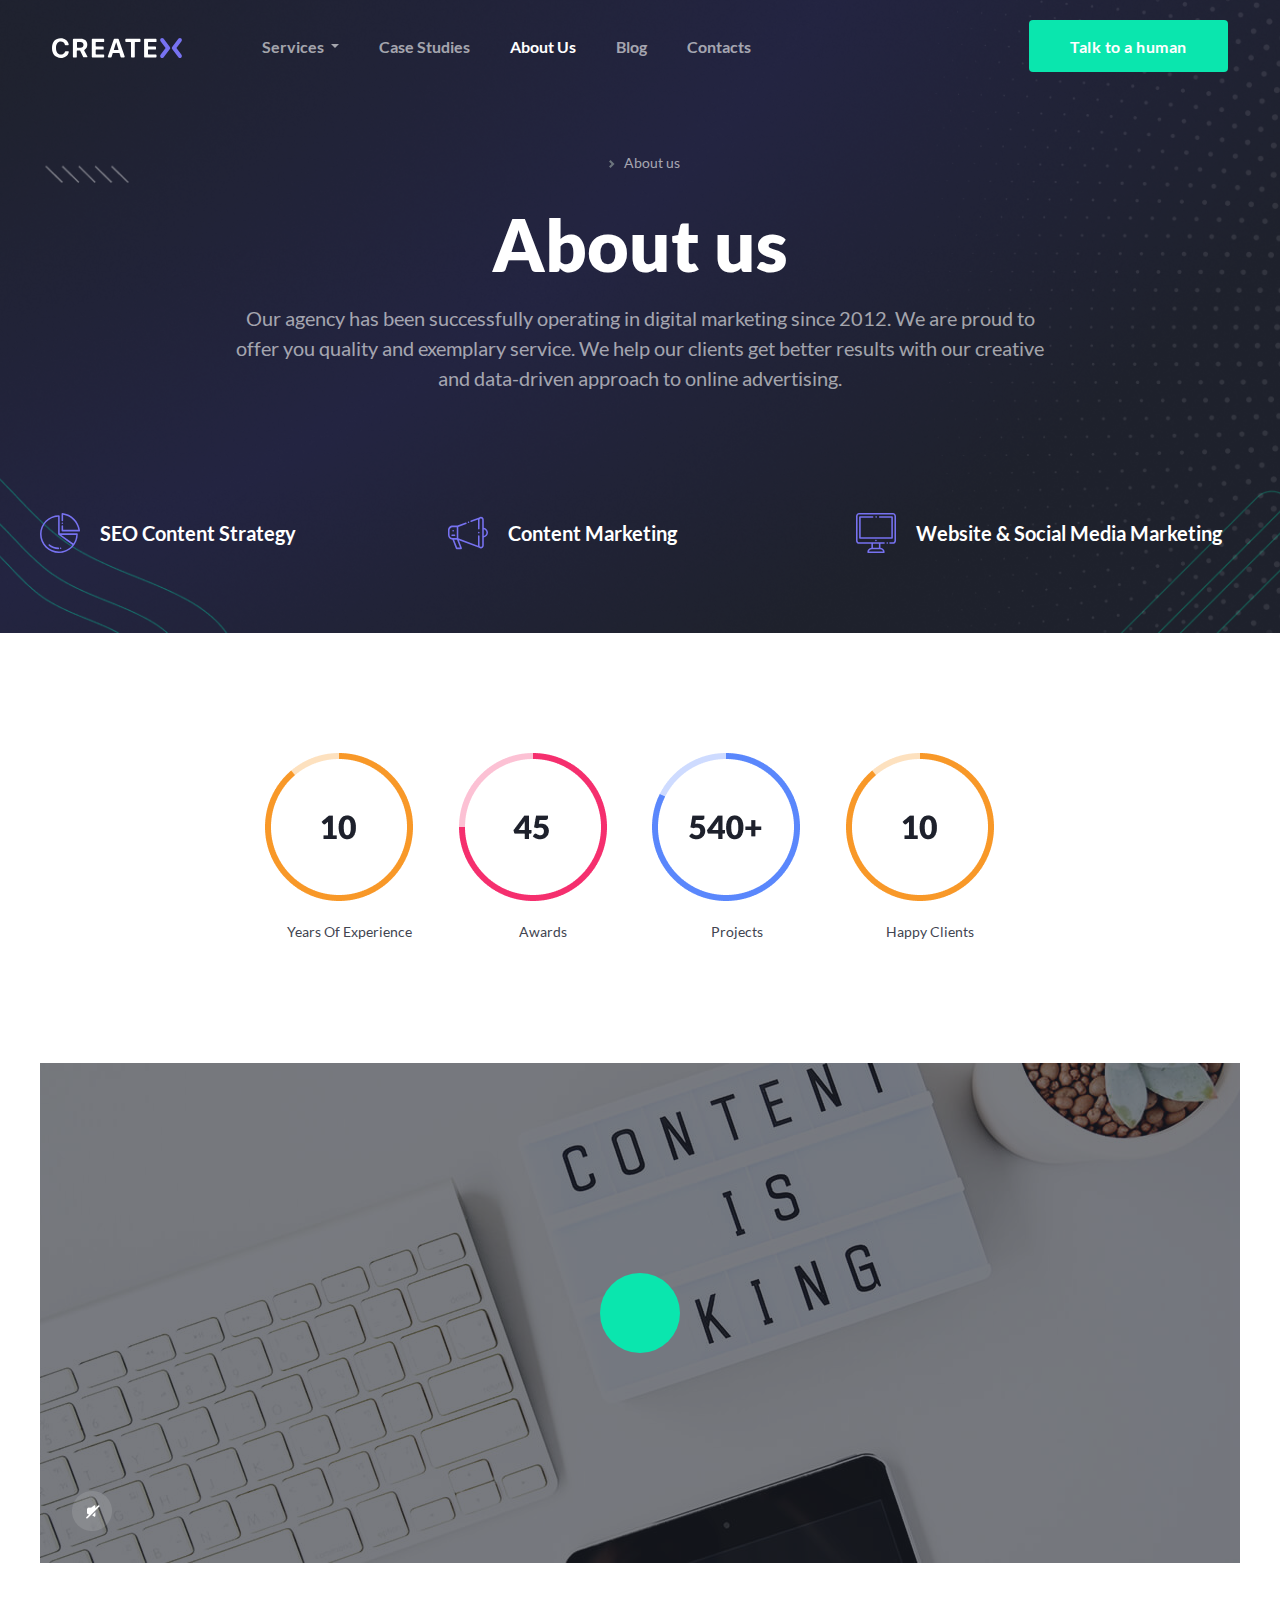
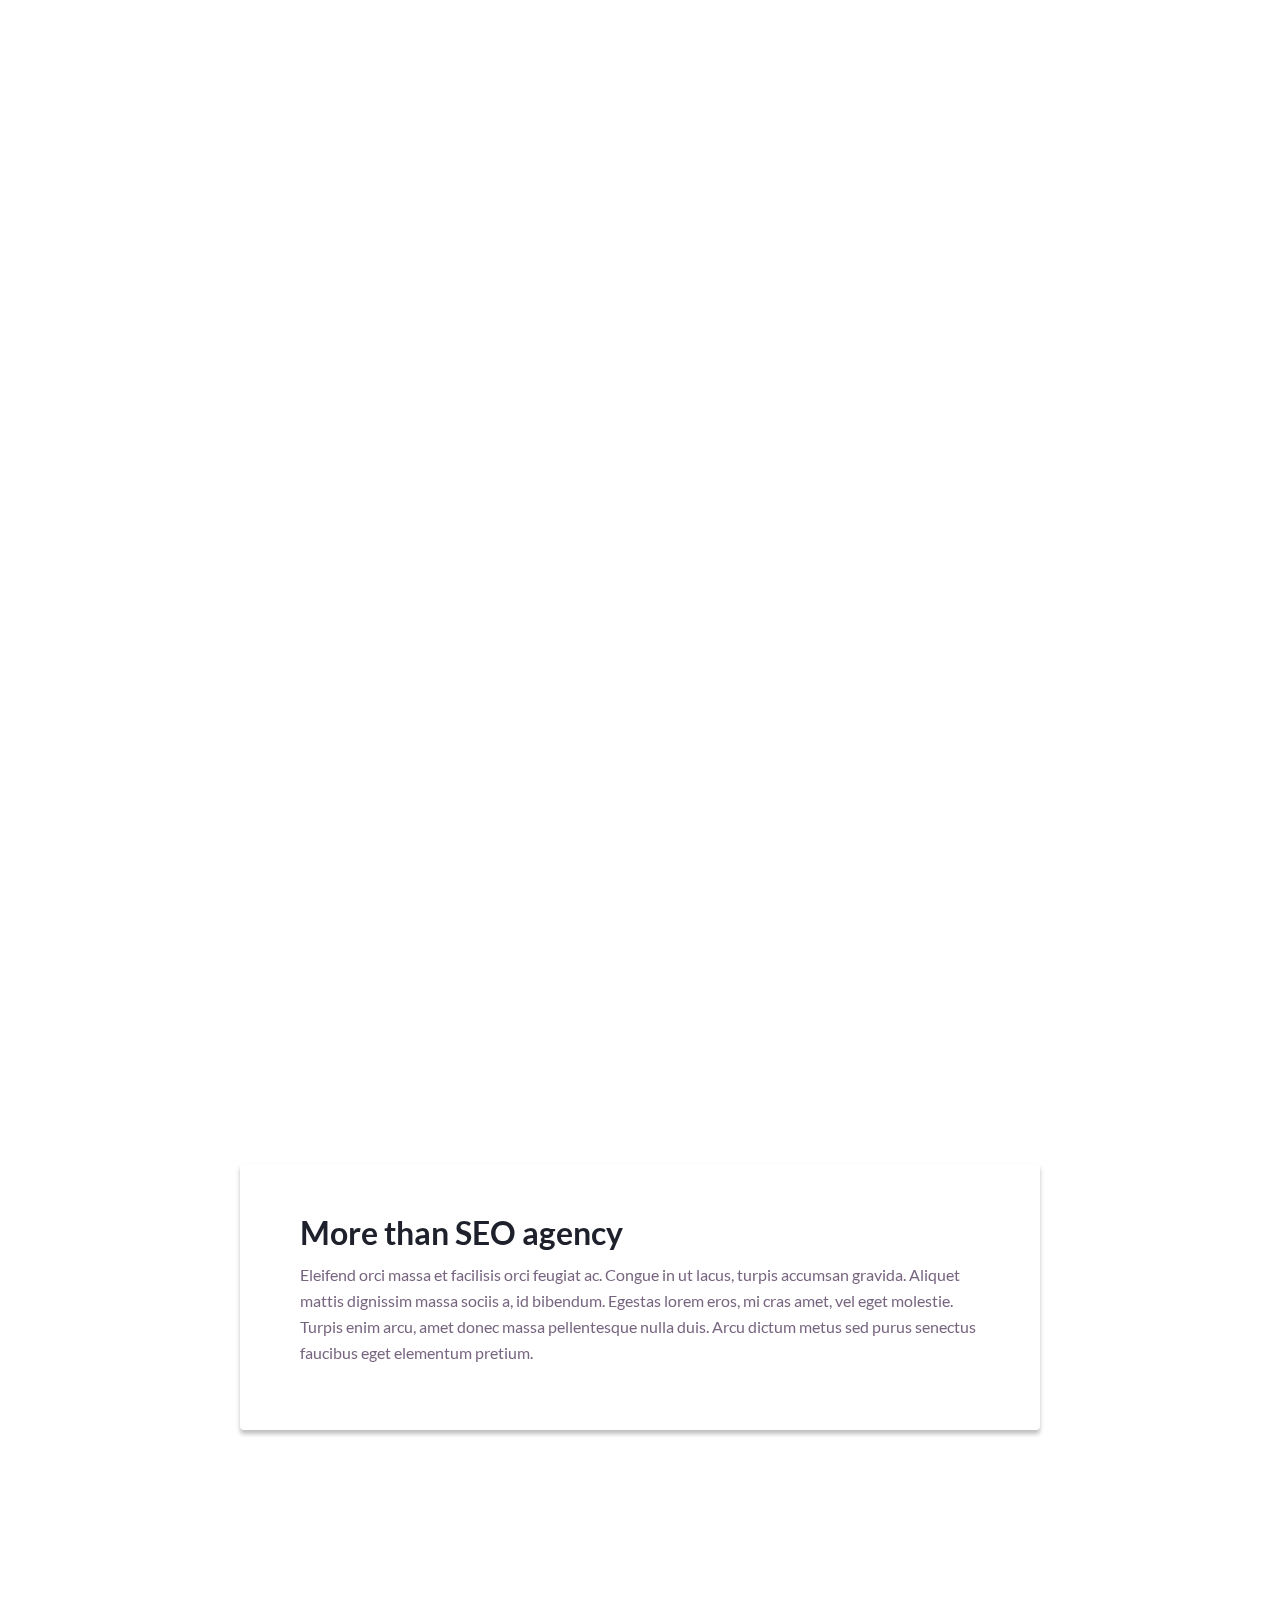
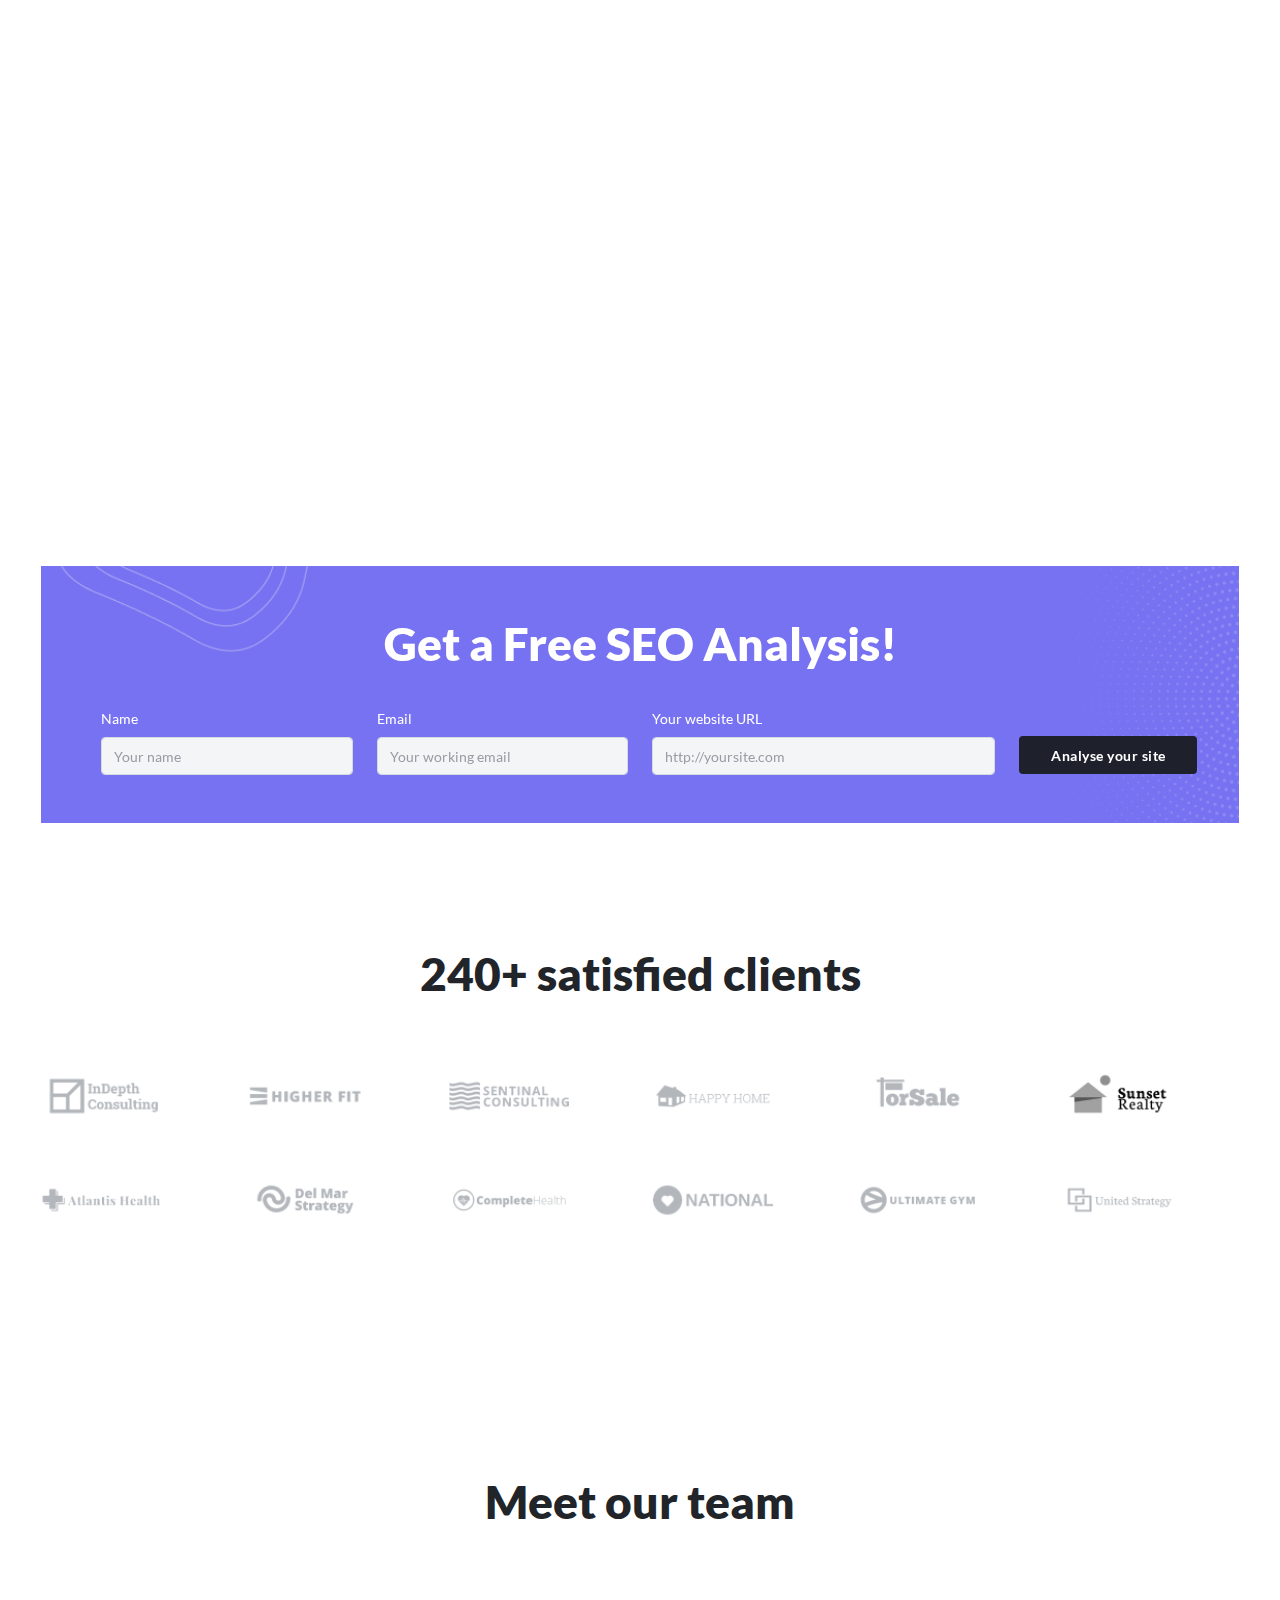
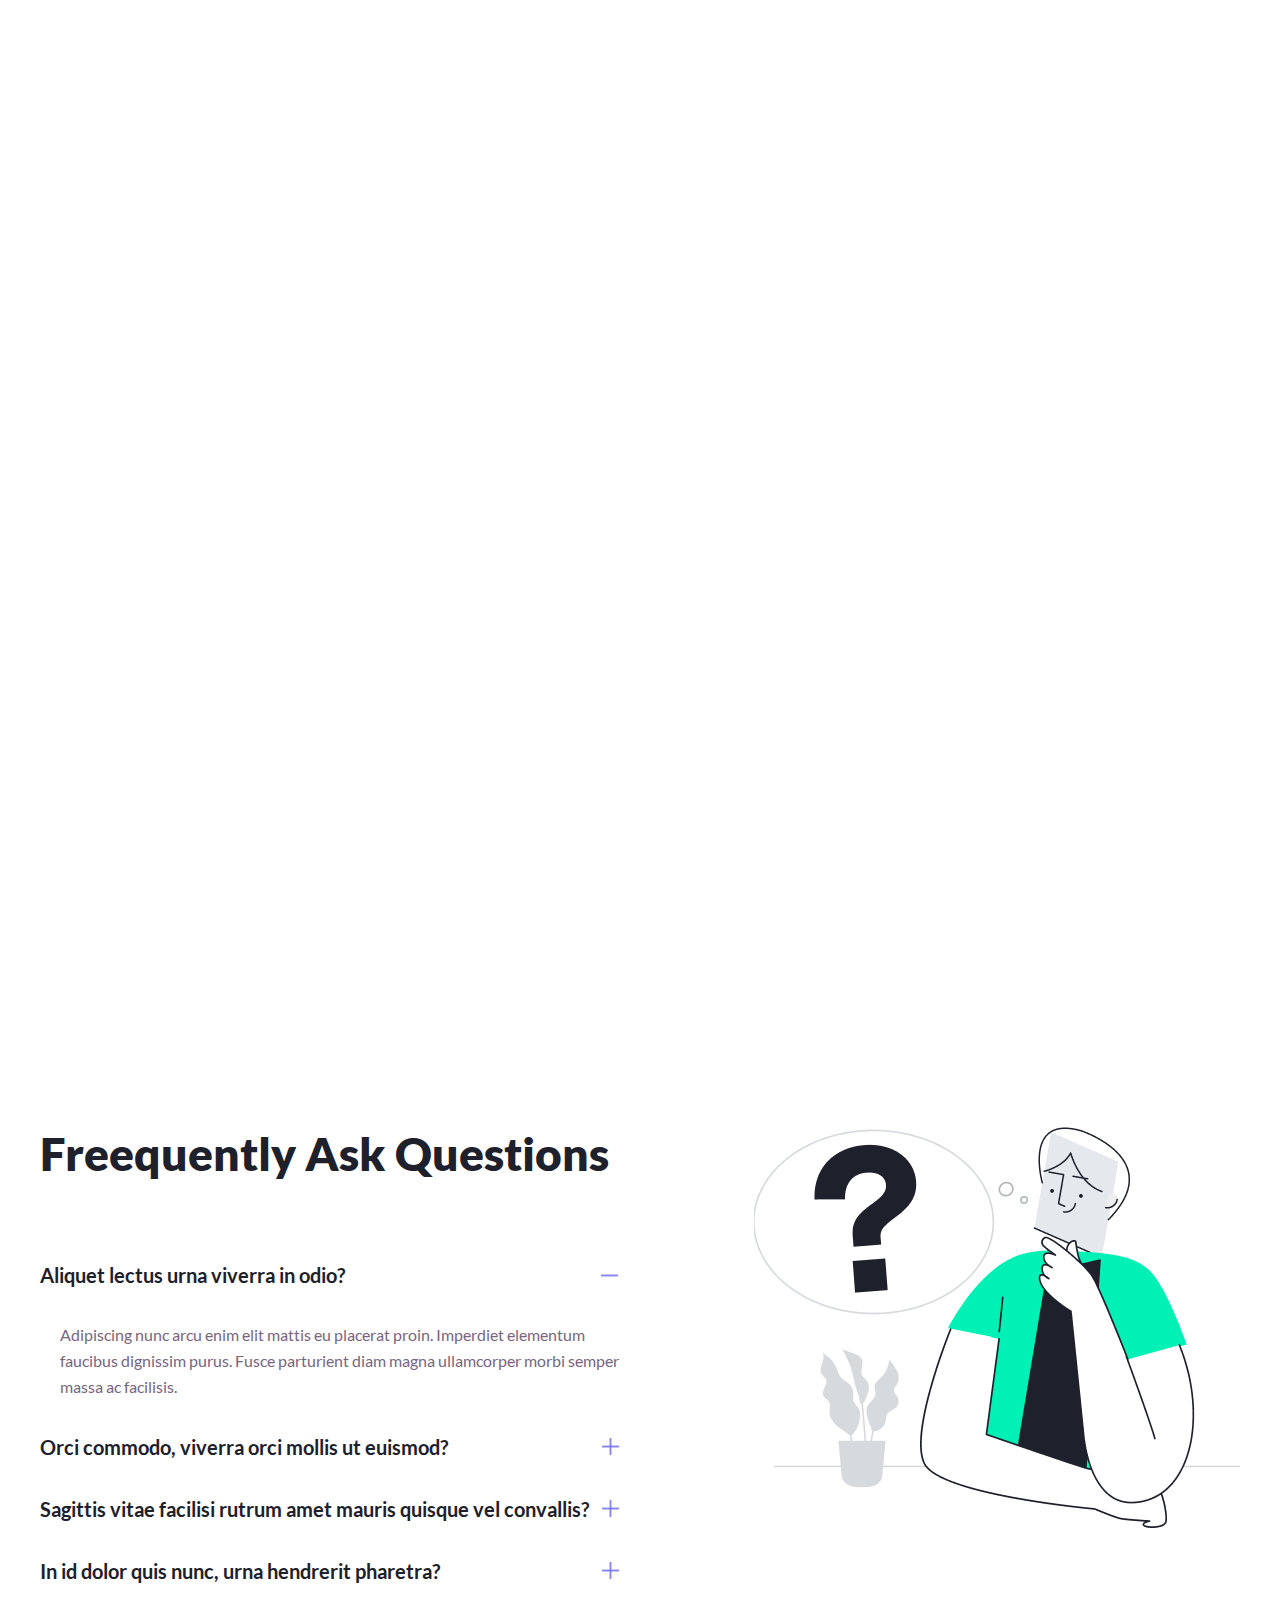
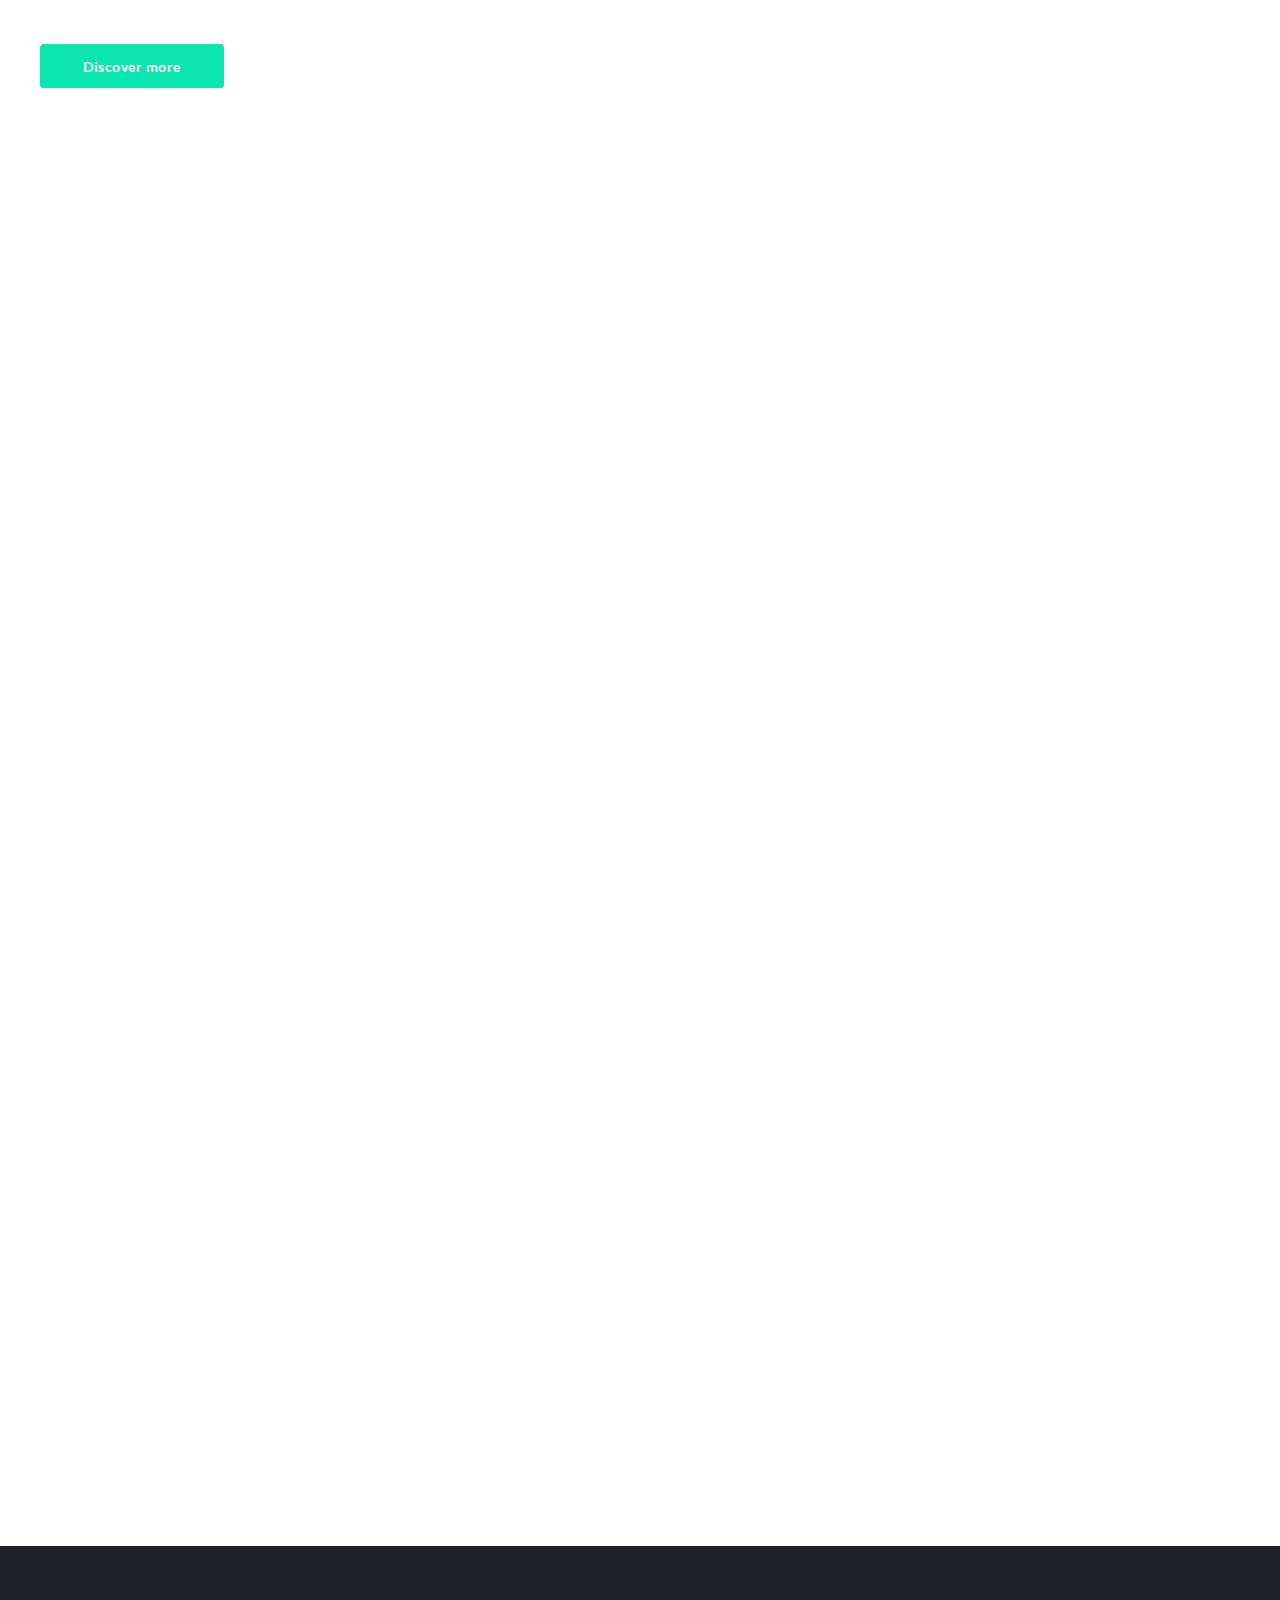
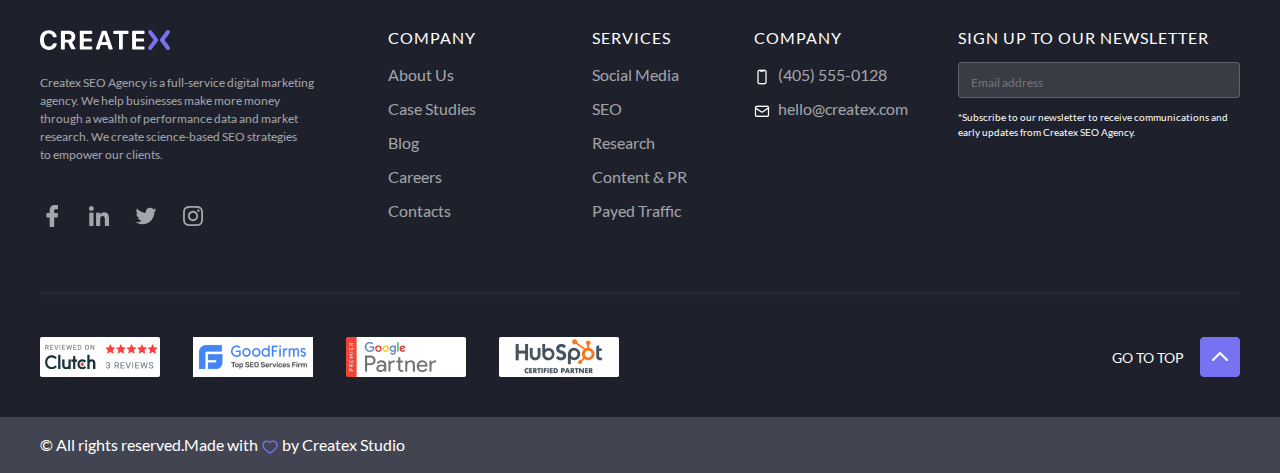
==== commit d2393bba: "added aos.js" ====
--- a/about.html
+++ b/about.html
@@ -5,270 +5,333 @@
     <meta name="viewport" content="width=device-width, initial-scale=1.0">
     <meta http-equiv="X-UA-Compatible" content="ie=edge">
     <link rel="shortcut icon" href="assets/img/logo/favicon.png" type="image/x-icon">
-    <link rel="stylesheet" href="assets/css/plugins.min.css">
     <title>SEO & Marketing</title>
-    <link rel="stylesheet" href="https://cdnjs.cloudflare.com/ajax/libs/font-awesome/6.2.0/css/all.min.css" integrity="sha512-xh6O/CkQoPOWDdYTDqeRdPCVd1SpvCA9XXcUnZS2FmJNp1coAFzvtCN9BmamE+4aHK8yyUHUSCcJHgXloTyT2A==" crossorigin="anonymous" referrerpolicy="no-referrer" />    <link rel="stylesheet" href="assets/css/styles.css">
+    <!---=======FONTAWESOME====-->
+    <link rel="stylesheet" href="https://cdnjs.cloudflare.com/ajax/libs/font-awesome/6.2.0/css/all.min.css"
+      integrity="sha512-xh6O/CkQoPOWDdYTDqeRdPCVd1SpvCA9XXcUnZS2FmJNp1coAFzvtCN9BmamE+4aHK8yyUHUSCcJHgXloTyT2A=="
+      crossorigin="anonymous" referrerpolicy="no-referrer" />
+    <!---=======FONTAWESOME====-->
+    <!---==AOS CSS===----->
+    <link rel="stylesheet" href="assets/plug-in/aos-js/aos.css">
+    <!---==AOS CSS===----->
+    <!-----======BOOTSTRAP CSS==========-->
+    <link rel="stylesheet" href="assets/plug-in/bootstrap/bootstrap.min.css">
+    <!-----======BOOTSTRAP CSS==========-->
+    <!---========CUSTOM CSS========-->
+    <link rel="stylesheet" href="assets/css/styles.css">
+    <!---========CUSTOM CSS========-->
   </head>
   <body>
-
-    <!-- add menu here -->
-            <!----VIDEO-MODAL--------------------->
-<div class="modal fade modal-video" id="videoModal" tabindex="-1" aria-labelledby="videoModalLabel" aria-hidden="true">
-    <div class="modal-dialog">
-    <div class="modal-content modal-bg">
-        <div class="modal-header">
-        <button type="button" class="btn-close" data-bs-dismiss="modal" aria-label="Close"></button>
-        </div>
-        <div class="modal-body">
+    <!--TALK MODAL STARTS---->
+    <div class="modal fade" id="talk-modal" tabindex="-1" aria-labelledby="exampleModalLabel" aria-hidden="true">
+      <div class="modal-dialog">
+        <div class="modal-content">
+          <div class="modal-header">
+            <button type="button" class="btn-close" data-bs-dismiss="modal" aria-label="Close"></button>
+          </div>
+          <div class="modal-body">
+            <h4 class="modal-title fs-5 text-center" id="exampleModalLabel">Subscribe to our newsletter</h4>
+            <form>
+              <div class="mb-3">
+                <label for="talk-name" class="form-label">Name*</label>
+                <input type="text" class="form-control" id="talk-name" placeholder="Your name" required>
+              </div>
+              <div class="mb-3">
+                <label for="talk-email" class="form-label">Email*</label>
+                <input type="email" class="form-control" id="talk-email" placeholder="Your working email" required>
+              </div>
+              <div class="d-grid gap-2">
+                <button type="submit" class="filled-button">SEND</button>
+              </div>
+            </form>
+          </div>
+        </div>
+      </div>
+    </div>
+    <!-- TALK MODAL ENDS -->
+    <!----VIDEO-MODAL--------------------->
+    <div class="modal fade modal-video" id="videoModal" tabindex="-1" aria-labelledby="videoModalLabel"
+      aria-hidden="true">
+      <div class="modal-dialog">
+        <div class="modal-content modal-bg">
+          <div class="modal-header">
+            <button type="button" class="btn-close" data-bs-dismiss="modal" aria-label="Close"></button>
+          </div>
+          <div class="modal-body">
             <video controls="controls" autoplay muted>
-                <source src="assets/img/modal-video.mp4" type="video/mp4">
+              <source src="assets/img/modal-video.mp4" type="video/mp4">
             </video>
-        </div>
-        </div>
+          </div>
+        </div>
+      </div>
     </div>
-</div>
-<div class="home-page_hero about-margin" id="totop"
-  style="background: url('assets/img/about/background.png') center center/cover no-repeat;">
-  <!----HEADER------------>
-  <header class="main-header">
-    <nav class="navbar navbar-expand-lg">
-      <div class="container custom-container">
-        <a class="" href="index.html">
-          <div class="logo-wrapper">
-            <img src="assets/img/logo/header-logo.svg" alt="Logo">
-          </div>
-        </a>
-        <button class="navbar-toggler" type="button" data-bs-toggle="collapse" data-bs-target="#navbarSupportedContent"
-          aria-controls="navbarSupportedContent" aria-expanded="false" aria-label="Toggle navigation">
-          <span class="navbar-toggler-icon"></span>
-        </button>
-        <div class="collapse navbar-collapse" id="navbarSupportedContent">
-          <ul class="navbar-nav me-auto mb-2 mb-lg-0 header-link">
-            <li class="nav-item dropdown">
-              <a class="nav-link dropdown-toggle" href="#" role="button" data-bs-toggle="dropdown"
-                aria-expanded="false">
-                Services
-              </a>
-              <ul class="dropdown-menu">
-                <li><a class="dropdown-item" href="services.html">Services</a></li>
-                <li><a class="dropdown-item" href="optimization.html">Search Engine Optimization</a></li>
-                <li><a class="dropdown-item" href="services.html">Services</a></li>
+    <div class="home-page_hero about-margin" id="totop"
+      style="background: url('assets/img/about/background.png') center center/cover no-repeat;">
+      <!----HEADER STARTS------------>
+      <header class="main-header">
+        <nav class="navbar navbar-expand-lg">
+          <div class="container custom-container">
+            <a class="" href="index.html">
+              <div class="logo-wrapper">
+                <img src="assets/img/logo/header-logo.svg" alt="Logo">
+              </div>
+            </a>
+            <button class="navbar-toggler" type="button" data-bs-toggle="collapse"
+              data-bs-target="#navbarSupportedContent" aria-controls="navbarSupportedContent" aria-expanded="false"
+              aria-label="Toggle navigation">
+              <span class="navbar-toggler-icon"></span>
+            </button>
+            <div class="collapse navbar-collapse" id="navbarSupportedContent">
+              <ul class="navbar-nav me-auto mb-2 mb-lg-0 header-link">
+                <li class="nav-item dropdown">
+                  <a class="nav-link dropdown-toggle" href="#" role="button" data-bs-toggle="dropdown"
+                    aria-expanded="false">
+                    Services
+                  </a>
+                  <ul class="dropdown-menu">
+                    <li><a class="dropdown-item" href="services.html">Services</a></li>
+                    <li><a class="dropdown-item" href="careers.html">Career</a></li>
+                    <li><a class="dropdown-item" href="optimization.html">Search Engine Optimization</a></li>
+                    <li><a class="dropdown-item" href="rate.html">Rate for Lovato Company</a></li>
+                    <li><a class="dropdown-item" href="maximize.html">Maximize</a></li>
+                    <li><a class="dropdown-item" href="rate.html">Our Rate</a></li>
+                  </ul>
+                </li>
+                <li class="nav-item">
+                  <a class="nav-link" href="case-studies.html">Case Studies</a>
+                </li>
+                <li class="nav-item header-active">
+                  <a class="nav-link" href="about.html">About Us</a>
+                </li>
+                <li class="nav-item">
+                  <a class="nav-link" href="blog.html">Blog</a>
+                </li>
+                <li class="nav-item">
+                  <a class="nav-link" href="contact.html">Contacts</a>
+                </li>
               </ul>
-            </li>
-            <li class="nav-item">
-              <a class="nav-link" href="case-studies.html">Case Studies</a>
-            </li>
-            <li class="nav-item header-active">
-              <a class="nav-link" href="about.html">About Us</a>
-            </li>
-            <li class="nav-item">
-              <a class="nav-link" href="blog.html">Blog</a>
-            </li>
-            <li class="nav-item">
-              <a class="nav-link" href="contact.html">Contacts</a>
-            </li>
-          </ul>
-          <div class="header-call">
-            <a href="#" class="filled-button header-btn">Talk to a human</a>
-          </div>
-        </div>
-      </div>
-    </nav>
-  </header>
-  <!-----HERO----------------->
-  <section class="hero hero-about">
-    <div class="custom-container">
-        <div class="page-container">
+              <div class="header-call">
+                <a href="#" class="filled-button header-btn" data-bs-toggle="modal" data-bs-target="#talk-modal">Talk to a human</a>
+              </div>
+            </div>
+          </div>
+        </nav>
+      </header>
+      <!----HEADER ENDS------------>
+      <!-----HERO-STARTS---------------->
+      <section class="hero hero-about">
+        <div class="custom-container">
+          <div class="page-container" data-aos="fade-down" data-aos-duration="2000">
             <div class="page-breadcrumb">
-                <nav style="--bs-breadcrumb-divider: url(&#34;data:image/svg+xml,%3Csvg xmlns='http://www.w3.org/2000/svg' width='8' height='8'%3E%3Cpath d='M2.5 0L1 1.5 3.5 4 1 6.5 2.5 8l4-4-4-4z' fill='%236c757d'/%3E%3C/svg%3E&#34;);" aria-label="breadcrumb">
-                    <ol class="breadcrumb d-flex align-items-center justify-content-center">
-                      <li class="breadcrumb-item"><a href="index.html"><i class="fa-solid fa-house"></i></a></li>
-                      <li class="breadcrumb-item active" aria-current="page">About us</li>
-                    </ol>
-                  </nav>
+              <nav
+                style="--bs-breadcrumb-divider: url(&#34;data:image/svg+xml,%3Csvg xmlns='http://www.w3.org/2000/svg' width='8' height='8'%3E%3Cpath d='M2.5 0L1 1.5 3.5 4 1 6.5 2.5 8l4-4-4-4z' fill='%236c757d'/%3E%3C/svg%3E&#34;);"
+                aria-label="breadcrumb">
+                <ol class="breadcrumb d-flex align-items-center justify-content-center">
+                  <li class="breadcrumb-item"><a href="index.html"><i class="fa-solid fa-house"></i></a></li>
+                  <li class="breadcrumb-item active" aria-current="page">About us</li>
+                </ol>
+              </nav>
             </div>
             <h1 class="page-title">About us</h1>
-            <p class="page-descr">Our agency has been successfully operating in digital marketing since 2012. We are proud to offer you quality and exemplary service. We help our clients get better results with our creative and data-driven approach to online advertising. </p>
-        </div>
-      <div class="hero-features">
+            <p class="page-descr">Our agency has been successfully operating in digital marketing since 2012. We are
+              proud to offer you quality and exemplary service. We help our clients get better results with our creative
+              and data-driven approach to online advertising. </p>
+          </div>
+          <div class="hero-features" data-aos="fade-zoom-in" data-aos-easing="ease-in-back" data-aos-offset="0">
+            <div class="row">
+              <div class="col-12 col-sm-4 col-md-4">
+                <div class="feature-item">
+                  <div class="feature-item__icon">
+                    <img src="assets/img/icon/G.svg" alt="strategy">
+                  </div>
+                  <p class="feature-item__title">SEO Content Strategy</p>
+                </div>
+              </div>
+              <div class="col-12 col-sm-4 col-md-4">
+                <div class="feature-item">
+                  <div class="feature-item__icon">
+                    <img src="assets/img/icon/ic-speaker.svg" alt="strategy">
+                  </div>
+                  <p class="feature-item__title">Content Marketing</p>
+                </div>
+              </div>
+              <div class="col-12 col-sm-4 col-md-4">
+                <div class="feature-item">
+                  <div class="feature-item__icon">
+                    <img src="assets/img/icon/ic-computer.svg" alt="strategy">
+                  </div>
+                  <p class="feature-item__title">Website & Social Media Marketing</p>
+                </div>
+              </div>
+            </div>
+          </div>
+        </div>
+      </section>
+      <!-----HERO-ENDS---------------->
+    </div>
+    <!-----CIRCLE FIGURES STARTS----------->
+    <section class="home-figures little-container about-perxent">
+      <div class="row">
+        <div class="col-12 col-sm-6 col-md-3">
+          <div class="home-figure">
+            <div class="home-figure__img">
+              <img src="assets/img/homepage/circle-progress1.png" alt="our progress">
+            </div>
+            <span>Years of experience</span>
+          </div>
+        </div>
+        <div class="col-12 col-sm-6 col-md-3">
+          <div class="home-figure">
+            <div class="home-figure__img">
+              <img src="assets/img/homepage/circle-progress22.png" alt="our progress">
+            </div>
+            <span>Awards</span>
+          </div>
+        </div>
+        <div class="col-12 col-sm-6 col-md-3">
+          <div class="home-figure">
+            <div class="home-figure__img">
+              <img src="assets/img/homepage/circle-progress3.png" alt="our progress">
+            </div>
+            <span>Projects</span>
+          </div>
+        </div>
+        <div class="col-12 col-sm-6 col-md-3">
+          <div class="home-figure">
+            <div class="home-figure__img">
+              <img src="assets/img/homepage/circle-progress1.png" alt="our progress">
+            </div>
+            <span>Happy clients</span>
+          </div>
+        </div>
+      </div>
+    </section>
+    <!-----CIRCLE FIGURES ENDS----------->
+    <!------VIDEO SECTION STARTS----->
+    <section class="video">
+      <div class="custom-container">
+        <div class="video-cover" style="background: url('assets/img/about/video.png') center center/cover no-repeat;">
+          <div class="play-button">
+            <button type="button" class="" data-bs-toggle="modal" data-bs-target="#videoModal">
+              <i class="fa-solid fa-play"></i>
+            </button>
+          </div>
+          <div class="mute-button">
+            <img src="assets/img/icon/idle.png" alt="idle">
+          </div>
+        </div>
+      </div>
+    </section>
+    <!------VIDEO SECTION ENDS----->
+    <!-------CORE VALUES SECTION STARTS-------->
+    <section class="core-values">
+      <div class="custom-container">
+        <div class="core-values-inner">
+          <div class="row">
+            <div class="col-12 col-md-12 col-lg-4">
+              <div class="section-title" data-aos="fade-up" data-aos-duration="1500">The core values we stand for</div>
+            </div>
+            <div class="col-12 col-sm-6 col-lg-4">
+              <div class="benefit-wrapper p-0 border-0" data-aos="fade-up" data-aos-duration="1500">
+                <div class="icon-wrapper">
+                  <img src="assets/img/icon/like.png" alt="icon">
+                </div>
+                <strong class="text-left">Respect</strong>
+                <span>Odio posuere netus quisque faucibus lectus arcu donec. Eget dictum eu viverra faucibus. Viverra
+                  scelerisque consequat.</span>
+              </div>
+              <div class="benefit-wrapper p-0 border-0" data-aos="fade-up" data-aos-duration="1500">
+                <div class="icon-wrapper">
+                  <img src="assets/img/icon/ic-checklist.png" alt="icon">
+                </div>
+                <strong class="text-left">Commitment</strong>
+                <span>Fusce parturient diam magna ullamcorper morbi semper massa ac facilisisViverra scelerisque
+                  consequat.</span>
+              </div>
+            </div>
+            <div class="col-12 col-sm-6 col-lg-4" data-aos="fade-up" data-aos-duration="1500">
+              <div class="benefit-wrapper p-0 border-0">
+                <div class="icon-wrapper">
+                  <img src="assets/img/icon/ic-view.png" alt="icon">
+                </div>
+                <strong class="text-left">Transparency</strong>
+                <span>Adipiscing nunc arcu enim elit mattis eu placerat proin. Imperdiet elementum faucibus dignissim
+                  purus. </span>
+              </div>
+              <div class="benefit-wrapper p-0 border-0" data-aos="fade-up" data-aos-duration="1500">
+                <div class="icon-wrapper">
+                  <img src="assets/img/icon/ic-management.png" alt="icon">
+                </div>
+                <strong class="text-left">Cooperation</strong>
+                <span>Porttitor diam consectetur aliquam vitae urna, pharetra, at ipsum. Pretium placerat turpis sed
+                  viverra consequat.</span>
+              </div>
+            </div>
+          </div>
+        </div>
+      </div>
+    </section>
+    <!-------CORE VALUES SECTION ENDS-------->
+    <!----MORE ABOUT-US STARTS---------->
+    <section class="seo-agency">
+      <div class="custom-container">
+        <div class="seo-agency-inner">
+          <div class="row">
+            <div class="col-12 col-sm-6 col-md-3">
+              <div class="agency-left">
+                <div class="row">
+                  <div class="col-12">
+                    <div class="agency-left-up" data-aos="fade-up" data-aos-duration="1500">
+                      <img src="assets/img/about/agency-1.png" alt="seo agency">
+                    </div>
+                  </div>
+                  <div class="col-12">
+                    <div class="agency-left-bottom" data-aos="fade-up" data-aos-duration="1500">
+                      <img src="assets/img/about/agency-2.png" alt="seo agency">
+                    </div>
+                  </div>
+                </div>
+              </div>
+            </div>
+            <div class="col-12 col-sm-6 col-md-4">
+              <div class="agency-middle" data-aos="fade-up" data-aos-duration="1500">
+                <img src="assets/img/about/agency-3.png" alt="seo agency">
+              </div>
+            </div>
+            <div class="col-12 col-sm-12 col-md-5">
+              <div class="agency-right" data-aos="fade-up" data-aos-duration="1500">
+                <img src="assets/img/about/agency-4.png" alt="seo agency">
+              </div>
+            </div>
+          </div>
+          <div class="row">
+            <div class="seo-details">
+              <h3 class="seo-details_ttl">More than SEO agency</h3>
+              <p class="seo-details_descr">Eleifend orci massa et facilisis orci feugiat ac. Congue in ut lacus, turpis
+                accumsan gravida. Aliquet mattis dignissim massa sociis a, id bibendum. Egestas lorem eros, mi cras
+                amet, vel eget molestie. Turpis enim arcu, amet donec massa pellentesque nulla duis. Arcu dictum metus
+                sed purus senectus faucibus eget elementum pretium.</p>
+            </div>
+          </div>
+        </div>
+      </div>
+    </section>
+    <!----MORE ABOUT-US ENDS---------->
+    <!------OUR AWARDS SECTION STARTS---->
+    <section class="home-questions about-awards" data-aos="fade-up" data-aos-duration="1500">
+      <div class="custom-container">
         <div class="row">
-          <div class="col-12 col-sm-4 col-md-4">
-            <div class="feature-item">
-              <div class="feature-item__icon">
-                <img src="assets/img/icon/G.svg" alt="strategy">
-              </div>
-              <p class="feature-item__title">SEO Content Strategy</p>
-            </div>
-          </div>
-          <div class="col-12 col-sm-4 col-md-4">
-            <div class="feature-item">
-              <div class="feature-item__icon">
-                <img src="assets/img/icon/ic-speaker.svg" alt="strategy">
-              </div>
-              <p class="feature-item__title">Content Marketing</p>
-            </div>
-          </div>
-          <div class="col-12 col-sm-4 col-md-4">
-            <div class="feature-item">
-              <div class="feature-item__icon">
-                <img src="assets/img/icon/ic-computer.svg" alt="strategy">
-              </div>
-              <p class="feature-item__title">Website & Social Media Marketing</p>
-            </div>
-          </div>
-        </div>
-      </div>
-    </div>
-  </section>
-</div>
-<div class="home-figures little-container about-perxent">
-    <div class="row">
-      <div class="col-12 col-sm-6 col-md-3">
-        <div class="home-figure">
-          <div class="home-figure__img">
-            <img src="assets/img/homepage/circle-progress1.png" alt="our progress">
-          </div>
-          <span>Years of experience</span>
-        </div>
-      </div>
-      <div class="col-12 col-sm-6 col-md-3">
-        <div class="home-figure">
-          <div class="home-figure__img">
-            <img src="assets/img/homepage/circle-progress22.png" alt="our progress">
-          </div>
-          <span>Awards</span>
-        </div>
-      </div>
-      <div class="col-12 col-sm-6 col-md-3">
-        <div class="home-figure">
-          <div class="home-figure__img">
-            <img src="assets/img/homepage/circle-progress3.png" alt="our progress">
-          </div>
-          <span>Projects</span>
-        </div>
-      </div>
-      <div class="col-12 col-sm-6 col-md-3">
-        <div class="home-figure">
-          <div class="home-figure__img">
-            <img src="assets/img/homepage/circle-progress1.png" alt="our progress">
-          </div>
-          <span>Happy clients</span>
-        </div>
-      </div>
-    </div>
-  </div>
-<section class="video">
-    <div class="custom-container">
-        <div class="video-cover" style="background: url('assets/img/about/video.png') center center/cover no-repeat;">
-            <div class="play-button">
-                <button type="button" class="" data-bs-toggle="modal" data-bs-target="#videoModal">
-                  <i class="fa-solid fa-play"></i>
-              </button>
-              </div>
-                <div class="mute-button">
-                    <img src="assets/img/icon/idle.png" alt="idle">
-                </div>
-        </div>
-    </div>
-</section>
-<section class="core-values">
-    <div class="custom-container">
-        <div class="core-values-inner">
-            <div class="row">
-                <div class="col-12 col-md-12 col-lg-4">
-                    <div class="section-title">The core values we stand for</div>
-                </div>
-                <div class="col-12 col-sm-6 col-lg-4">
-                    <div class="benefit-wrapper p-0 border-0">
-                        <div class="icon-wrapper">
-                          <img src="assets/img/icon/like.png" alt="icon">
-                        </div>
-                        <strong class="text-left">Respect</strong>
-                        <span>Odio posuere netus quisque faucibus lectus arcu donec. Eget dictum eu viverra faucibus. Viverra scelerisque consequat.</span>
-                      </div>
-                      <div class="benefit-wrapper p-0 border-0">
-                        <div class="icon-wrapper">
-                          <img src="assets/img/icon/ic-checklist.png" alt="icon">
-                        </div>
-                        <strong class="text-left">Commitment</strong>
-                        <span>Fusce parturient diam magna ullamcorper morbi semper massa ac facilisisViverra scelerisque consequat.</span>
-                      </div>
-                </div>
-                <div class="col-12 col-sm-6 col-lg-4">
-                    <div class="benefit-wrapper p-0 border-0">
-                        <div class="icon-wrapper">
-                          <img src="assets/img/icon/ic-view.png" alt="icon">
-                        </div>
-                        <strong class="text-left">Transparency</strong>
-                        <span>Adipiscing nunc arcu enim elit mattis eu placerat proin. Imperdiet elementum faucibus dignissim purus. </span>
-                      </div>
-                      <div class="benefit-wrapper p-0 border-0">
-                        <div class="icon-wrapper">
-                          <img src="assets/img/icon/ic-management.png" alt="icon">
-                        </div>
-                        <strong class="text-left">Cooperation</strong>
-                        <span>Porttitor diam consectetur aliquam vitae urna, pharetra, at ipsum. Pretium placerat turpis sed viverra consequat.</span>
-                      </div>
-                </div>
-            </div>
-        </div>
-    </div>
-</section>
-<!----MORE ABOUT-US---------->
-<section class="seo-agency">
-    <div class="custom-container">
-        <div class="seo-agency-inner">
-            <div class="row">
-                <div class="col-12 col-sm-6 col-md-3">
-                    <div class="agency-left">
-                        <div class="row">
-                            <div class="col-12">
-                                <div class="agency-left-up">
-                                    <img src="assets/img/about/agency-1.png" alt="seo agency">
-                                </div>
-                            </div>
-                            <div class="col-12">
-                                <div class="agency-left-bottom">
-                                    <img src="assets/img/about/agency-2.png" alt="seo agency">
-                                </div>
-                            </div>
-                        </div>
-                    </div>
-                </div>
-                <div class="col-12 col-sm-6 col-md-4">
-                    <div class="agency-middle">
-                        <img src="assets/img/about/agency-3.png" alt="seo agency">
-                    </div>
-                </div>
-                <div class="col-12 col-sm-12 col-md-5">
-                    <div class="agency-right">
-                        <img src="assets/img/about/agency-4.png" alt="seo agency">
-                    </div>
-                </div>
-            </div>
-            <div class="row">
-                <div class="seo-details">
-                    <h3 class="seo-details_ttl">More than SEO agency</h3>
-                    <p class="seo-details_descr">Eleifend orci massa et facilisis orci feugiat ac. Congue in ut lacus, turpis accumsan gravida. Aliquet mattis dignissim massa sociis a, id bibendum. Egestas lorem eros, mi cras amet, vel eget molestie. Turpis enim arcu, amet donec massa pellentesque nulla duis. Arcu dictum metus sed purus senectus faucibus eget elementum pretium.</p>
-                </div>
-            </div>
-        </div>
-    </div>
-</section>
-<section class="home-questions about-awards">
-    <div class="custom-container">
-      <div class="row">
-        <div class="col-12 col-md-4 col-lg-5">
+          <div class="col-12 col-md-4 col-lg-5">
             <div class="home-illus-wrapper">
               <div class="home-question__illus">
                 <img src="assets/img/about/illustration.png" alt="illustration">
               </div>
             </div>
           </div>
-        <div class="col-12 col-md-8 col-lg-7">
-          <div class="home-question-col">
-            <div class="analysis-form__title">We are proud of our awards</div>
-            <div class="info-award__wrapper">
+          <div class="col-12 col-md-8 col-lg-7">
+            <div class="home-question-col">
+              <div class="analysis-form__title">We are proud of our awards</div>
+              <div class="info-award__wrapper">
                 <div class="row">
                   <div class="col-12 col-sm-6">
                     <div class="info-award d-flex align-items-center">
@@ -304,444 +367,454 @@
                   </div>
                 </div>
               </div>
-          </div>
-        </div>
-      </div>
-    </div>
-    </div>
-  </section>
-<section class="purple-form">
-  <div class="custom-container">
-      <div class="purple-form_cover" style="background: url('assets/img/optimization/form-bf.png') center center/cover no-repeat ">
+            </div>
+          </div>
+        </div>
+      </div>
+      </div>
+    </section>
+    <!------OUR AWARDS SECTION ENDS---->
+    <!-------PURPLE FORMS SECTION STARTS-->
+    <section class="purple-form">
+      <div class="custom-container">
+        <div class="purple-form_cover"
+          style="background: url('assets/img/optimization/form-bf.png') center center/cover no-repeat ">
           <div class="section-title text-center text-white">Get a Free SEO Analysis!</div>
           <div class="purple-form_wrapper">
-              <form>
-                  <div class="row">
-                      <div class="col-12 col-sm-12 col-md-3">
-                        <label for="first-name" class="form-label">Name</label>
-                        <input type="text" class="form-control" placeholder="Your name" id="first-name">
-                      </div>
-                      <div class="col-12 col-sm-12 col-md-3">
-                          <label for="your-email" class="form-label">Email</label>
-                        <input type="email" class="form-control" id="your-email" placeholder="Your working email">
-                      </div>
-                      <div class="col-12 col-sm-12 col-md-4">
-                          <label for="your-website" class="form-label">Your website URL</label>
-                          <input type="url" id="your-website" class="form-control" placeholder="http://yoursite.com">
-                      </div>
-                        <div class="col-12 col-sm-12 col-md-2 ">
-                          <button type="submit" class="filled-button">Analyse your site</button>
-                        </div>
-                    </div>
-              </form>
-          </div>
-      </div>
-  </div>
-</section>
-<section class="about-partners">
-    <div class="custom-container">
+            <form>
+              <div class="row">
+                <div class="col-12 col-sm-12 col-md-3">
+                  <label for="first-name" class="form-label">Name</label>
+                  <input type="text" class="form-control" placeholder="Your name" id="first-name">
+                </div>
+                <div class="col-12 col-sm-12 col-md-3">
+                  <label for="your-email" class="form-label">Email</label>
+                  <input type="email" class="form-control" id="your-email" placeholder="Your working email">
+                </div>
+                <div class="col-12 col-sm-12 col-md-4">
+                  <label for="your-website" class="form-label">Your website URL</label>
+                  <input type="url" id="your-website" class="form-control" placeholder="http://yoursite.com">
+                </div>
+                <div class="col-12 col-sm-12 col-md-2 ">
+                  <button type="submit" class="filled-button">Analyse your site</button>
+                </div>
+              </div>
+            </form>
+          </div>
+        </div>
+      </div>
+    </section>
+    <!-------PURPLE FORMS SECTION ENDS-->
+    <!-----OUR PARTNERS STARTS--->
+    <section class="about-partners">
+      <div class="custom-container">
         <div class="section-title text-center">240+ satisfied clients</div>
         <div class="partners">
+          <div class="row">
+            <div class="col-6 col-sm-4 col-lg-2">
+              <div class="partner-wrapper">
+                <div class="partner">
+                  <img src="assets/img/homepage/client-logo1.png" alt="partner">
+                </div>
+                <div class="partner-none">
+                  <img src="assets/img/partners/InDepth Consulting Logo - Untitled Page.png" alt="">
+                </div>
+              </div>
+            </div>
+            <div class="col-6 col-sm-4 col-lg-2">
+              <div class="partner-wrapper">
+                <div class="partner">
+                  <img src="assets/img/homepage/client-logo2.png" alt="partner">
+                </div>
+                <div class="partner-none">
+                  <img src="assets/img/partners/Higher Fit Logo - black.png" alt="partner">
+                </div>
+              </div>
+            </div>
+            <div class="col-6 col-sm-4 col-lg-2">
+              <div class="partner-wrapper">
+                <div class="partner">
+                  <img src="assets/img/homepage/client-logo3.png" alt="partner">
+                </div>
+                <div class="partner-none">
+                  <img src="assets/img/partners/Sentinal Consulting Logo-black.png" alt="partner">
+                </div>
+              </div>
+            </div>
+            <div class="col-6 col-sm-4 col-lg-2">
+              <div class="partner-wrapper">
+                <div class="partner">
+                  <img src="assets/img/homepage/client-logo4.png" alt="partner">
+                </div>
+                <div class="partner-none">
+                  <img src="assets/img/partners/Happy Home Logo-black.png" alt="partner">
+                </div>
+              </div>
+            </div>
+            <div class="col-6 col-sm-4 col-lg-2">
+              <div class="partner-wrapper">
+                <div class="partner">
+                  <img src="assets/img/homepage/client-logo5.png" alt="partner">
+                </div>
+                <div class="partner-none">
+                  <img src="assets/img/partners/For Sale Logo-black.png" alt="partner">
+                </div>
+              </div>
+            </div>
+            <div class="col-6 col-sm-4 col-lg-2">
+              <div class="partner-wrapper">
+                <div class="partner">
+                  <img src="assets/img/partners/Sunset Realty Logo-gray.png" alt="partner">
+                </div>
+                <div class="partner-none">
+                  <img src="assets/img/homepage/client-logo6.png" alt="partner">
+                </div>
+              </div>
+            </div>
+          </div>
+        </div>
+        <div class="partner-row">
+          <div class="row">
+            <div class="col-6 col-sm-4 col-lg-2">
+              <div class="partner-wrapper">
+                <div class="partner">
+                  <img src="assets/img/partners/Atlantis Health Logo.png" alt="partner">
+                </div>
+                <div class="partner-none">
+                  <img src="assets/img/partners/Atlantis Health Logo-black.png" alt="">
+                </div>
+              </div>
+            </div>
+            <div class="col-6 col-sm-4 col-lg-2">
+              <div class="partner-wrapper">
+                <div class="partner">
+                  <img src="assets/img/partners/gray-del-mar.png" alt="partner">
+                </div>
+                <div class="partner-none">
+                  <img src="assets/img/partners/Del Mar Strategy Logo-black.png" alt="partner">
+                </div>
+              </div>
+            </div>
+            <div class="col-6 col-sm-4 col-lg-2">
+              <div class="partner-wrapper">
+                <div class="partner">
+                  <img src="assets/img/partners/complete-health-gray.png" alt="partner">
+                </div>
+                <div class="partner-none">
+                  <img src="assets/img/partners/Complete Health Logo - black.png" alt="partner">
+                </div>
+              </div>
+            </div>
+            <div class="col-6 col-sm-4 col-lg-2">
+              <div class="partner-wrapper">
+                <div class="partner">
+                  <img src="assets/img/partners/national-gray.png" alt="partner">
+                </div>
+                <div class="partner-none">
+                  <img src="assets/img/partners/National Health Logo-black.png" alt="partner">
+                </div>
+              </div>
+            </div>
+            <div class="col-6 col-sm-4 col-lg-2">
+              <div class="partner-wrapper">
+                <div class="partner">
+                  <img src="assets/img/partners/ultimate-gym.png" alt="partner">
+                </div>
+                <div class="partner-none">
+                  <img src="assets/img/partners/Ultimate Gym Logo-black.png" alt="partner">
+                </div>
+              </div>
+            </div>
+            <div class="col-6 col-sm-4 col-lg-2">
+              <div class="partner-wrapper">
+                <div class="partner">
+                  <img src="assets/img/partners/united-strategy-gray.png" alt="partner">
+                </div>
+                <div class="partner-none">
+                  <img src="assets/img/partners/United Strategy Logo-black.png" alt="partner">
+                </div>
+              </div>
+            </div>
+          </div>
+        </div>
+      </div>
+    </section>
+    <!-----OUR PARTNERS ENDS--->
+    <!--OUR TEAM- STARTS--->
+    <section class="our-team">
+      <div class="custom-container">
+        <div class="our-team_inner">
+          <div class="section-title text-center">Meet our team</div>
+          <div class="team">
             <div class="row">
-                <div class="col-6 col-sm-4 col-lg-2">
-                  <div class="partner-wrapper">
-                      <div class="partner">
-                        <img src="assets/img/homepage/client-logo1.png" alt="partner">
-                    </div>
-                    <div class="partner-none">
-                        <img src="assets/img/partners/InDepth Consulting Logo - Untitled Page.png" alt="">
-                    </div>
-                  </div>
-                </div>
-                <div class="col-6 col-sm-4 col-lg-2">
-                  <div class="partner-wrapper">
-                      <div class="partner">
-                        <img src="assets/img/homepage/client-logo2.png" alt="partner">
-                    </div>
-                    <div class="partner-none">
-                        <img src="assets/img/partners/Higher Fit Logo - black.png" alt="partner">
-                    </div>
-                  </div>
-              </div>
-              <div class="col-6 col-sm-4 col-lg-2">
-                <div class="partner-wrapper">
-                    <div class="partner">
-                      <img src="assets/img/homepage/client-logo3.png" alt="partner">
-                    </div>
-                    <div class="partner-none">
-                        <img src="assets/img/partners/Sentinal Consulting Logo-black.png" alt="partner">
-                    </div>
-                </div>
-              </div>
-              <div class="col-6 col-sm-4 col-lg-2">
-                  <div class="partner-wrapper">
-                      <div class="partner">
-                        <img src="assets/img/homepage/client-logo4.png" alt="partner">
-                    </div>
-                    <div class="partner-none">
-                        <img src="assets/img/partners/Happy Home Logo-black.png" alt="partner">
-                    </div>
-                  </div>
-              </div>
-              <div class="col-6 col-sm-4 col-lg-2">
-                  <div class="partner-wrapper">
-                      <div class="partner">
-                        <img src="assets/img/homepage/client-logo5.png" alt="partner">
-                    </div>
-                    <div class="partner-none">
-                        <img src="assets/img/partners/For Sale Logo-black.png" alt="partner">
-                    </div>
-                  </div>
-              </div>
-              <div class="col-6 col-sm-4 col-lg-2">
-                  <div class="partner-wrapper">
-                      <div class="partner">
-                        <img src="assets/img/partners/Sunset Realty Logo-gray.png" alt="partner">
-                    </div>
-                    <div class="partner-none">
-                        <img src="assets/img/homepage/client-logo6.png" alt="partner">
-                    </div>
-                  </div>
-              </div>
-            </div>
-          </div>
-        <div class="partner-row">
-            <div class="row">
-                <div class="col-6 col-sm-4 col-lg-2">
-                  <div class="partner-wrapper">
-                      <div class="partner">
-                        <img src="assets/img/partners/Atlantis Health Logo.png" alt="partner">
-                    </div>
-                    <div class="partner-none">
-                        <img src="assets/img/partners/Atlantis Health Logo-black.png" alt="">
-                    </div>
-                  </div>
-                </div>
-                <div class="col-6 col-sm-4 col-lg-2">
-                  <div class="partner-wrapper">
-                      <div class="partner">
-                        <img src="assets/img/partners/gray-del-mar.png" alt="partner">
-                    </div>
-                    <div class="partner-none">
-                        <img src="assets/img/partners/Del Mar Strategy Logo-black.png" alt="partner">
-                    </div>
-                  </div>
-              </div>
-              <div class="col-6 col-sm-4 col-lg-2">
-                <div class="partner-wrapper">
-                    <div class="partner">
-                      <img src="assets/img/partners/complete-health-gray.png" alt="partner">
-                    </div>
-                    <div class="partner-none">
-                        <img src="assets/img/partners/Complete Health Logo - black.png" alt="partner">
-                    </div>
-                </div>
-              </div>
-              <div class="col-6 col-sm-4 col-lg-2">
-                  <div class="partner-wrapper">
-                      <div class="partner">
-                        <img src="assets/img/partners/national-gray.png" alt="partner">
-                    </div>
-                    <div class="partner-none">
-                        <img src="assets/img/partners/National Health Logo-black.png" alt="partner">
-                    </div>
-                  </div>
-              </div>
-              <div class="col-6 col-sm-4 col-lg-2">
-                  <div class="partner-wrapper">
-                      <div class="partner">
-                        <img src="assets/img/partners/ultimate-gym.png" alt="partner">
-                    </div>
-                    <div class="partner-none">
-                        <img src="assets/img/partners/Ultimate Gym Logo-black.png" alt="partner">
-                    </div>
-                  </div>
-              </div>
-              <div class="col-6 col-sm-4 col-lg-2">
-                  <div class="partner-wrapper">
-                      <div class="partner">
-                        <img src="assets/img/partners/united-strategy-gray.png" alt="partner">
-                    </div>
-                    <div class="partner-none">
-                        <img src="assets/img/partners/United Strategy Logo-black.png" alt="partner">
-                    </div>
-                  </div>
-              </div>
-            </div>
-        </div>
-    </div>
-</section>
-<!--OUR TEAM---->
-<section class="our-team">
-    <div class="custom-container">
-        <div class="our-team_inner">
-            <div class="section-title text-center">Meet our team</div>
-            <div class="team">
-                <div class="row">
-                    <div class="col-12 col-sm-6 col-md-4 col-lg-4 col-xl-3">
-                        <div class="team-member">
-                            <div class="team-member_pic">
-                                <img src="assets/img/about/team-member-1.png" alt="team member">
-                                <div class="member-social_media">
-                                    <ul class="list-unstyled">
-                                        <li><a href="#"><i class="fa-brands fa-facebook-f"></i></a></li>
-                                        <li><a href="#"><i class="fa-brands fa-instagram"></i></a></li>
-                                        <li><a href="#"><i class="fa-brands fa-linkedin"></i></a></li>
-                                    </ul>
-                                </div>
-                            </div>
-                            <div class="team-member_content d-flex align-items-center justify-content-center flex-column">
-                                <strong>Courtney Alexander</strong>
-                                <span>Founder and CEO</span>
-                            </div>
-                        </div>
-                    </div>
-                    <div class="col-12 col-sm-6 col-md-4 col-lg-4 col-xl-3">
-                        <div class="team-member">
-                            <div class="team-member_pic">
-                                <img src="assets/img/about/team-member-2.png" alt="team member">
-                                <div class="member-social_media">
-                                    <ul class="list-unstyled">
-                                        <li><a href="#"><i class="fa-brands fa-facebook-f"></i></a></li>
-                                        <li><a href="#"><i class="fa-brands fa-instagram"></i></a></li>
-                                        <li><a href="#"><i class="fa-brands fa-linkedin"></i></a></li>
-                                    </ul>
-                                </div>
-                            </div>
-                            <div class="team-member_content d-flex align-items-center justify-content-center flex-column">
-                                <strong>Johnny Lane</strong>
-                                <span>Director of Client Services</span>
-                            </div>
-                        </div>
-                    </div>
-                    <div class="col-12 col-sm-6 col-md-4 col-lg-4 col-xl-3">
-                        <div class="team-member">
-                            <div class="team-member_pic">
-                                <img src="assets/img/about/team-member-3.png" alt="team member">
-                                <div class="member-social_media">
-                                    <ul class="list-unstyled">
-                                        <li><a href="#"><i class="fa-brands fa-facebook-f"></i></a></li>
-                                        <li><a href="#"><i class="fa-brands fa-instagram"></i></a></li>
-                                        <li><a href="#"><i class="fa-brands fa-linkedin"></i></a></li>
-                                    </ul>
-                                </div>
-                            </div>
-                            <div class="team-member_content d-flex align-items-center justify-content-center flex-column">
-                                <strong>Diane Mccoy</strong>
-                                <span>Lead Digital PR Strategist</span>
-                            </div>
-                        </div>
-                    </div>
-                    <div class="col-12 col-sm-6 col-md-4 col-lg-4 col-xl-3">
-                        <div class="team-member">
-                            <div class="team-member_pic">
-                                <img src="assets/img/about/team-member-4.png" alt="team member">
-                                <div class="member-social_media">
-                                    <ul class="list-unstyled">
-                                        <li><a href="#"><i class="fa-brands fa-facebook-f"></i></a></li>
-                                        <li><a href="#"><i class="fa-brands fa-instagram"></i></a></li>
-                                        <li><a href="#"><i class="fa-brands fa-linkedin"></i></a></li>
-                                    </ul>
-                                </div>
-                            </div>
-                            <div class="team-member_content d-flex align-items-center justify-content-center flex-column">
-                                <strong>Judith Warren</strong>
-                                <span>Cheaf Marketing Officer</span>
-                            </div>
-                        </div>
-                    </div>
-                    <div class="col-12 col-sm-6 col-md-4 col-lg-4 col-xl-3">
-                        <div class="team-member">
-                            <div class="team-member_pic">
-                                <img src="assets/img/about/team-member-5.png" alt="team member">
-                                <div class="member-social_media">
-                                    <ul class="list-unstyled">
-                                        <li><a href="#"><i class="fa-brands fa-facebook-f"></i></a></li>
-                                        <li><a href="#"><i class="fa-brands fa-instagram"></i></a></li>
-                                        <li><a href="#"><i class="fa-brands fa-linkedin"></i></a></li>
-                                    </ul>
-                                </div>
-                            </div>
-                            <div class="team-member_content d-flex align-items-center justify-content-center flex-column">
-                                <strong>Floyd Simmmons</strong>
-                                <span>Account Director</span>
-                            </div>
-                        </div>
-                    </div>
-                    <div class="col-12 col-sm-6 col-md-4 col-lg-4 col-xl-3">
-                        <div class="team-member">
-                            <div class="team-member_pic">
-                                <img src="assets/img/about/team-member-6.png" alt="team member">
-                                <div class="member-social_media">
-                                    <ul class="list-unstyled">
-                                        <li><a href="#"><i class="fa-brands fa-facebook-f"></i></a></li>
-                                        <li><a href="#"><i class="fa-brands fa-instagram"></i></a></li>
-                                        <li><a href="#"><i class="fa-brands fa-linkedin"></i></a></li>
-                                    </ul>
-                                </div>
-                            </div>
-                            <div class="team-member_content d-flex align-items-center justify-content-center flex-column">
-                                <strong>Shawn Edwards</strong>
-                                <span>Director of PPC</span>
-                            </div>
-                        </div>
-                    </div>
-                    <div class="col-12 col-sm-6 col-md-4 col-lg-4 col-xl-3">
-                        <div class="team-member">
-                            <div class="team-member_pic">
-                                <img src="assets/img/about/team-member-57.png" alt="team member">
-                                <div class="member-social_media">
-                                    <ul class="list-unstyled">
-                                        <li><a href="#"><i class="fa-brands fa-facebook-f"></i></a></li>
-                                        <li><a href="#"><i class="fa-brands fa-instagram"></i></a></li>
-                                        <li><a href="#"><i class="fa-brands fa-linkedin"></i></a></li>
-                                    </ul>
-                                </div>
-                            </div>
-                            <div class="team-member_content d-flex align-items-center justify-content-center flex-column">
-                                <strong>Jane Cooper</strong>
-                                <span>Digital Marketing Manager</span>
-                            </div>
-                        </div>
-                    </div>
-                    <div class="col-12 col-sm-6 col-md-4 col-lg-4 col-xl-3">
-                        <div class="team-member">
-                            <div class="team-member_pic">
-                                <img src="assets/img/about/team-member-8.png" alt="team member">
-                                <div class="member-social_media">
-                                    <ul class="list-unstyled">
-                                        <li><a href="#"><i class="fa-brands fa-facebook-f"></i></a></li>
-                                        <li><a href="#"><i class="fa-brands fa-instagram"></i></a></li>
-                                        <li><a href="#"><i class="fa-brands fa-linkedin"></i></a></li>
-                                    </ul>
-                                </div>
-                            </div>
-                            <div class="team-member_content d-flex align-items-center justify-content-center flex-column">
-                                <strong>Soham Alexander</strong>
-                                <span>Director of SEO</span>
-                            </div>
-                        </div>
-                    </div>
-                </div>
-            </div>
-        </div>
-    </div>
-</section>
-<!--ACCORDION---->
-<section class="home-questions">
-    <div class="custom-container">
-      <div class="row">
-        <div class="col-12 col-md-12 col-lg-7">
-          <div class="home-question-col">
-            <div class="analysis-form__title">Freequently Ask Questions</div>
-            <div class="accordion-wrapper services-accordion">
-              <div class="accordion" id="accordionPanelsStayOpenExample">
-                <div class="accordion-item">
-                  <h2 class="accordion-header" id="panelsStayOpen-headingOne">
-                    <button class="accordion-button" type="button" data-bs-toggle="collapse"
-                      data-bs-target="#panelsStayOpen-collapseOne" aria-expanded="true"
-                      aria-controls="panelsStayOpen-collapseOne">
-                      Aliquet lectus urna viverra in odio?
-                    </button>
-                  </h2>
-                  <div id="panelsStayOpen-collapseOne" class="accordion-collapse collapse show"
-                    aria-labelledby="panelsStayOpen-headingOne">
-                    <div class="accordion-body">
-                      Adipiscing nunc arcu enim elit mattis eu placerat proin. Imperdiet elementum faucibus dignissim
-                      purus. Fusce parturient diam magna ullamcorper morbi semper massa ac facilisis.
-                    </div>
-                  </div>
-                </div>
-                <div class="accordion-item">
-                  <h2 class="accordion-header" id="panelsStayOpen-headingTwo">
-                    <button class="accordion-button collapsed" type="button" data-bs-toggle="collapse"
-                      data-bs-target="#panelsStayOpen-collapseTwo" aria-expanded="false"
-                      aria-controls="panelsStayOpen-collapseTwo">
-                      Orci commodo, viverra orci mollis ut euismod?
-                    </button>
-                  </h2>
-                  <div id="panelsStayOpen-collapseTwo" class="accordion-collapse collapse"
-                    aria-labelledby="panelsStayOpen-headingTwo">
-                    <div class="accordion-body">
-                      Adipiscing nunc arcu enim elit mattis eu placerat proin. Imperdiet elementum faucibus dignissim
-                      purus. Fusce parturient diam magna ullamcorper morbi semper massa ac facilisis.
-                    </div>
-                  </div>
-                </div>
-                <div class="accordion-item">
-                  <h2 class="accordion-header" id="panelsStayOpen-headingThree">
-                    <button class="accordion-button collapsed" type="button" data-bs-toggle="collapse"
-                      data-bs-target="#panelsStayOpen-collapseThree" aria-expanded="false"
-                      aria-controls="panelsStayOpen-collapseThree">
-                      Sagittis vitae facilisi rutrum amet mauris quisque vel convallis?
-                    </button>
-                  </h2>
-                  <div id="panelsStayOpen-collapseThree" class="accordion-collapse collapse"
-                    aria-labelledby="panelsStayOpen-headingThree">
-                    <div class="accordion-body">
-                      Adipiscing nunc arcu enim elit mattis eu placerat proin. Imperdiet elementum faucibus dignissim
-                      purus. Fusce parturient diam magna ullamcorper morbi semper massa ac facilisis.
-                    </div>
-                  </div>
-                </div>
-                <div class="accordion-item">
-                  <h2 class="accordion-header" id="panelsStayOpen-headingFour">
-                    <button class="accordion-button collapsed" type="button" data-bs-toggle="collapse"
-                      data-bs-target="#panelsStayOpen-collapseFour" aria-expanded="false"
-                      aria-controls="panelsStayOpen-collapseFour">
-                      In id dolor quis nunc, urna hendrerit pharetra?
-                    </button>
-                  </h2>
-                  <div id="panelsStayOpen-collapseFour" class="accordion-collapse collapse"
-                    aria-labelledby="panelsStayOpen-headingFour">
-                    <div class="accordion-body">
-                      Adipiscing nunc arcu enim elit mattis eu placerat proin. Imperdiet elementum faucibus dignissim
-                      purus. Fusce parturient diam magna ullamcorper morbi semper massa ac facilisis.
-                    </div>
-                  </div>
-                </div>
-              </div>
-            </div>
-            <a href="../blog.html" class="filled-button">Discover more <i class="fa-solid fa-arrow-right"></i></a>
-          </div>
-        </div>
-        <div class="col-12 col-md-12 col-lg-5">
-          <div class="home-illus-wrapper about-illus">
-            <div class="home-question__illus">
-              <img src="assets/img/homepage/home-question-illustration.png" alt="illustration">
-            </div>
-          </div>
-        </div>
-      </div>
-    </div>
-    </div>
-  </section>
-<!----CAREERS------------->
-<section class="careers">
-    <div class="custom-container">
+              <div class="col-12 col-sm-6 col-md-4 col-lg-4 col-xl-3">
+                <div class="team-member" data-aos="zoom-in" data-aos-duration="1500">
+                  <div class="team-member_pic">
+                    <img src="assets/img/about/team-member-1.png" alt="team member">
+                    <div class="member-social_media">
+                      <ul class="list-unstyled">
+                        <li><a href="#"><i class="fa-brands fa-facebook-f"></i></a></li>
+                        <li><a href="#"><i class="fa-brands fa-instagram"></i></a></li>
+                        <li><a href="#"><i class="fa-brands fa-linkedin"></i></a></li>
+                      </ul>
+                    </div>
+                  </div>
+                  <div class="team-member_content d-flex align-items-center justify-content-center flex-column">
+                    <strong>Courtney Alexander</strong>
+                    <span>Founder and CEO</span>
+                  </div>
+                </div>
+              </div>
+              <div class="col-12 col-sm-6 col-md-4 col-lg-4 col-xl-3">
+                <div class="team-member" data-aos="zoom-in" data-aos-duration="1500">
+                  <div class="team-member_pic">
+                    <img src="assets/img/about/team-member-2.png" alt="team member">
+                    <div class="member-social_media">
+                      <ul class="list-unstyled">
+                        <li><a href="#"><i class="fa-brands fa-facebook-f"></i></a></li>
+                        <li><a href="#"><i class="fa-brands fa-instagram"></i></a></li>
+                        <li><a href="#"><i class="fa-brands fa-linkedin"></i></a></li>
+                      </ul>
+                    </div>
+                  </div>
+                  <div class="team-member_content d-flex align-items-center justify-content-center flex-column">
+                    <strong>Johnny Lane</strong>
+                    <span>Director of Client Services</span>
+                  </div>
+                </div>
+              </div>
+              <div class="col-12 col-sm-6 col-md-4 col-lg-4 col-xl-3">
+                <div class="team-member" data-aos="zoom-in" data-aos-duration="1500">
+                  <div class="team-member_pic">
+                    <img src="assets/img/about/team-member-3.png" alt="team member">
+                    <div class="member-social_media">
+                      <ul class="list-unstyled">
+                        <li><a href="#"><i class="fa-brands fa-facebook-f"></i></a></li>
+                        <li><a href="#"><i class="fa-brands fa-instagram"></i></a></li>
+                        <li><a href="#"><i class="fa-brands fa-linkedin"></i></a></li>
+                      </ul>
+                    </div>
+                  </div>
+                  <div class="team-member_content d-flex align-items-center justify-content-center flex-column">
+                    <strong>Diane Mccoy</strong>
+                    <span>Lead Digital PR Strategist</span>
+                  </div>
+                </div>
+              </div>
+              <div class="col-12 col-sm-6 col-md-4 col-lg-4 col-xl-3">
+                <div class="team-member" data-aos="zoom-in" data-aos-duration="1500">
+                  <div class="team-member_pic">
+                    <img src="assets/img/about/team-member-4.png" alt="team member">
+                    <div class="member-social_media">
+                      <ul class="list-unstyled">
+                        <li><a href="#"><i class="fa-brands fa-facebook-f"></i></a></li>
+                        <li><a href="#"><i class="fa-brands fa-instagram"></i></a></li>
+                        <li><a href="#"><i class="fa-brands fa-linkedin"></i></a></li>
+                      </ul>
+                    </div>
+                  </div>
+                  <div class="team-member_content d-flex align-items-center justify-content-center flex-column">
+                    <strong>Judith Warren</strong>
+                    <span>Cheaf Marketing Officer</span>
+                  </div>
+                </div>
+              </div>
+              <div class="col-12 col-sm-6 col-md-4 col-lg-4 col-xl-3">
+                <div class="team-member" data-aos="zoom-in" data-aos-duration="1500">
+                  <div class="team-member_pic">
+                    <img src="assets/img/about/team-member-5.png" alt="team member">
+                    <div class="member-social_media">
+                      <ul class="list-unstyled">
+                        <li><a href="#"><i class="fa-brands fa-facebook-f"></i></a></li>
+                        <li><a href="#"><i class="fa-brands fa-instagram"></i></a></li>
+                        <li><a href="#"><i class="fa-brands fa-linkedin"></i></a></li>
+                      </ul>
+                    </div>
+                  </div>
+                  <div class="team-member_content d-flex align-items-center justify-content-center flex-column">
+                    <strong>Floyd Simmmons</strong>
+                    <span>Account Director</span>
+                  </div>
+                </div>
+              </div>
+              <div class="col-12 col-sm-6 col-md-4 col-lg-4 col-xl-3">
+                <div class="team-member" data-aos="zoom-in" data-aos-duration="1500">
+                  <div class="team-member_pic">
+                    <img src="assets/img/about/team-member-6.png" alt="team member">
+                    <div class="member-social_media">
+                      <ul class="list-unstyled">
+                        <li><a href="#"><i class="fa-brands fa-facebook-f"></i></a></li>
+                        <li><a href="#"><i class="fa-brands fa-instagram"></i></a></li>
+                        <li><a href="#"><i class="fa-brands fa-linkedin"></i></a></li>
+                      </ul>
+                    </div>
+                  </div>
+                  <div class="team-member_content d-flex align-items-center justify-content-center flex-column">
+                    <strong>Shawn Edwards</strong>
+                    <span>Director of PPC</span>
+                  </div>
+                </div>
+              </div>
+              <div class="col-12 col-sm-6 col-md-4 col-lg-4 col-xl-3">
+                <div class="team-member" data-aos="zoom-in" data-aos-duration="1500">
+                  <div class="team-member_pic">
+                    <img src="assets/img/about/team-member-57.png" alt="team member">
+                    <div class="member-social_media">
+                      <ul class="list-unstyled">
+                        <li><a href="#"><i class="fa-brands fa-facebook-f"></i></a></li>
+                        <li><a href="#"><i class="fa-brands fa-instagram"></i></a></li>
+                        <li><a href="#"><i class="fa-brands fa-linkedin"></i></a></li>
+                      </ul>
+                    </div>
+                  </div>
+                  <div class="team-member_content d-flex align-items-center justify-content-center flex-column">
+                    <strong>Jane Cooper</strong>
+                    <span>Digital Marketing Manager</span>
+                  </div>
+                </div>
+              </div>
+              <div class="col-12 col-sm-6 col-md-4 col-lg-4 col-xl-3">
+                <div class="team-member" data-aos="zoom-in" data-aos-duration="1500">
+                  <div class="team-member_pic">
+                    <img src="assets/img/about/team-member-8.png" alt="team member">
+                    <div class="member-social_media">
+                      <ul class="list-unstyled">
+                        <li><a href="#"><i class="fa-brands fa-facebook-f"></i></a></li>
+                        <li><a href="#"><i class="fa-brands fa-instagram"></i></a></li>
+                        <li><a href="#"><i class="fa-brands fa-linkedin"></i></a></li>
+                      </ul>
+                    </div>
+                  </div>
+                  <div class="team-member_content d-flex align-items-center justify-content-center flex-column">
+                    <strong>Soham Alexander</strong>
+                    <span>Director of SEO</span>
+                  </div>
+                </div>
+              </div>
+            </div>
+          </div>
+        </div>
+      </div>
+    </section>
+    <!--OUR TEAM- ENDS--->
+    <!--ACCORDION-STARTS--->
+    <section class="home-questions">
+      <div class="custom-container">
+        <div class="row">
+          <div class="col-12 col-md-12 col-lg-7">
+            <div class="home-question-col">
+              <div class="analysis-form__title">Freequently Ask Questions</div>
+              <div class="accordion-wrapper services-accordion">
+                <div class="accordion" id="accordionPanelsStayOpenExample">
+                  <div class="accordion-item">
+                    <h2 class="accordion-header" id="panelsStayOpen-headingOne">
+                      <button class="accordion-button" type="button" data-bs-toggle="collapse"
+                        data-bs-target="#panelsStayOpen-collapseOne" aria-expanded="true"
+                        aria-controls="panelsStayOpen-collapseOne">
+                        Aliquet lectus urna viverra in odio?
+                      </button>
+                    </h2>
+                    <div id="panelsStayOpen-collapseOne" class="accordion-collapse collapse show"
+                      aria-labelledby="panelsStayOpen-headingOne">
+                      <div class="accordion-body">
+                        Adipiscing nunc arcu enim elit mattis eu placerat proin. Imperdiet elementum faucibus dignissim
+                        purus. Fusce parturient diam magna ullamcorper morbi semper massa ac facilisis.
+                      </div>
+                    </div>
+                  </div>
+                  <div class="accordion-item">
+                    <h2 class="accordion-header" id="panelsStayOpen-headingTwo">
+                      <button class="accordion-button collapsed" type="button" data-bs-toggle="collapse"
+                        data-bs-target="#panelsStayOpen-collapseTwo" aria-expanded="false"
+                        aria-controls="panelsStayOpen-collapseTwo">
+                        Orci commodo, viverra orci mollis ut euismod?
+                      </button>
+                    </h2>
+                    <div id="panelsStayOpen-collapseTwo" class="accordion-collapse collapse"
+                      aria-labelledby="panelsStayOpen-headingTwo">
+                      <div class="accordion-body">
+                        Adipiscing nunc arcu enim elit mattis eu placerat proin. Imperdiet elementum faucibus dignissim
+                        purus. Fusce parturient diam magna ullamcorper morbi semper massa ac facilisis.
+                      </div>
+                    </div>
+                  </div>
+                  <div class="accordion-item">
+                    <h2 class="accordion-header" id="panelsStayOpen-headingThree">
+                      <button class="accordion-button collapsed" type="button" data-bs-toggle="collapse"
+                        data-bs-target="#panelsStayOpen-collapseThree" aria-expanded="false"
+                        aria-controls="panelsStayOpen-collapseThree">
+                        Sagittis vitae facilisi rutrum amet mauris quisque vel convallis?
+                      </button>
+                    </h2>
+                    <div id="panelsStayOpen-collapseThree" class="accordion-collapse collapse"
+                      aria-labelledby="panelsStayOpen-headingThree">
+                      <div class="accordion-body">
+                        Adipiscing nunc arcu enim elit mattis eu placerat proin. Imperdiet elementum faucibus dignissim
+                        purus. Fusce parturient diam magna ullamcorper morbi semper massa ac facilisis.
+                      </div>
+                    </div>
+                  </div>
+                  <div class="accordion-item">
+                    <h2 class="accordion-header" id="panelsStayOpen-headingFour">
+                      <button class="accordion-button collapsed" type="button" data-bs-toggle="collapse"
+                        data-bs-target="#panelsStayOpen-collapseFour" aria-expanded="false"
+                        aria-controls="panelsStayOpen-collapseFour">
+                        In id dolor quis nunc, urna hendrerit pharetra?
+                      </button>
+                    </h2>
+                    <div id="panelsStayOpen-collapseFour" class="accordion-collapse collapse"
+                      aria-labelledby="panelsStayOpen-headingFour">
+                      <div class="accordion-body">
+                        Adipiscing nunc arcu enim elit mattis eu placerat proin. Imperdiet elementum faucibus dignissim
+                        purus. Fusce parturient diam magna ullamcorper morbi semper massa ac facilisis.
+                      </div>
+                    </div>
+                  </div>
+                </div>
+              </div>
+              <a href="../blog.html" class="filled-button">Discover more <i class="fa-solid fa-arrow-right"></i></a>
+            </div>
+          </div>
+          <div class="col-12 col-md-12 col-lg-5">
+            <div class="home-illus-wrapper about-illus">
+              <div class="home-question__illus">
+                <img src="assets/img/homepage/home-question-illustration.png" alt="illustration">
+              </div>
+            </div>
+          </div>
+        </div>
+      </div>
+      </div>
+    </section>
+    <!--ACCORDION-STARTS--->
+    <!----CAREERS--STARTS----------->
+    <section class="careers" data-aos="fade-up" data-aos-duration="1500">
+      <div class="custom-container">
         <div class="careers-inner">
-            <div class="row">
-                <div class="col-12 col-md-5">
-                    <div class="careers-pic">
-                        <img src="assets/img/about/careers-illustration.png" alt="illustration">
-                    </div>
-                </div>
-                <div class="col-12 col-md-7">
-                    <div class="careers-txt">
-                        <div class="section-title">Careers at Createx Agency</div>
-                        <p class="career-descr">Ready to join us on our mission to deliver the best sales development services to businesses around the globe? We’re hiring!</p>
-                        <div class="careers-btn">
-                            <a href="careers.html" class="filled-button">See careers <i class="fa-solid fa-arrow-right"></i></a>
-                        </div>
-                    </div>
-                </div>
-            </div>
-        </div>
-    </div>
-</section>
-<!-----NEWS--------------->
-<section class="careers-news">
-    <div class="custom-container">
+          <div class="row">
+            <div class="col-12 col-md-5">
+              <div class="careers-pic">
+                <img src="assets/img/about/careers-illustration.png" alt="illustration">
+              </div>
+            </div>
+            <div class="col-12 col-md-7">
+              <div class="careers-txt">
+                <div class="section-title">Careers at Createx Agency</div>
+                <p class="career-descr">Ready to join us on our mission to deliver the best sales development services
+                  to businesses around the globe? We’re hiring!</p>
+                <div class="careers-btn">
+                  <a href="careers.html" class="filled-button">See careers <i class="fa-solid fa-arrow-right"></i></a>
+                </div>
+              </div>
+            </div>
+          </div>
+        </div>
+      </div>
+    </section>
+    <!----CAREERS--ENDS----------->
+    <!-----NEWS--STARTS------------->
+    <section class="careers-news" data-aos="fade-up" data-aos-duration="1500">
+      <div class="custom-container">
         <div class="home-news-wrapper">
           <div class="row">
             <div class="col-12 col-sm-12 col-md-4">
@@ -780,7 +853,7 @@
                   <div class="home-news-pic">
                     <img src="assets/img/homepage/news-2.png" alt="news-pic">
                   </div>
-                   <div class="home-details_cover">
+                  <div class="home-details_cover">
                     <div class="home-news-details">
                       <div class="home-news-meta">
                         <span>Marketing</span>
@@ -790,209 +863,240 @@
                     </div>
                     <p class="home-news-title">The Basics of Blogging Search Engine Optimization.</p>
                     <div class="home-news-descr">
-                      Mauris tincidunt sollicitudin tristique odio eget volutpat. Fringilla viverra amet, mi interdum blandit...
+                      Mauris tincidunt sollicitudin tristique odio eget volutpat. Fringilla viverra amet, mi interdum
+                      blandit...
                     </div>
                     <a href="#" class="read-more">Read more <i class="fa-solid fa-arrow-right"></i></a>
-                   </div>
+                  </div>
                 </div>
               </a>
             </div>
           </div>
         </div>
-    </div>
-</section>
-       <footer class="main-footer">
+      </div>
+    </section>
+    <!-----NEWS--ENDS------------->
+    <!------FOOTER STARTS------->
+    <footer class="main-footer">
+      <div class="custom-container">
+        <div class="footer-up responsive-container">
+          <div class="row">
+            <div class="col-12 col-sm-12 col-md-12 col-xl-3">
+              <div class="footer-col">
+                <a class="" href="index.html">
+                  <div class="logo-wrapper">
+                    <img src="assets/img/logo/header-logo.svg" alt="Logo">
+                  </div>
+                </a>
+                <p class="footer-up__descr">
+                  Createx SEO Agency is a full-service digital marketing agency. We help businesses make more money
+                  through a wealth of performance data and market research. We create science-based SEO strategies
+                  to empower our clients.
+                </p>
+                <div class="footer-up__ul">
+                  <ul>
+                    <li>
+                      <a href="#">
+                        <div class="footer-icon">
+                          <svg width="24" height="24" viewBox="0 0 24 24" fill="none"
+                            xmlns="http://www.w3.org/2000/svg">
+                            <g opacity="0.6">
+                              <path
+                                d="M17.5628 1.00458L14.7856 1C11.6654 1 9.64903 3.12509 9.64903 6.41423V8.91055H6.85662C6.61532 8.91055 6.41992 9.1115 6.41992 9.35937V12.9763C6.41992 13.2241 6.61554 13.4249 6.85662 13.4249H9.64903V22.5514C9.64903 22.7993 9.84443 23 10.0857 23H13.729C13.9703 23 14.1657 22.799 14.1657 22.5514V13.4249H17.4307C17.672 13.4249 17.8674 13.2241 17.8674 12.9763L17.8688 9.35937C17.8688 9.24036 17.8226 9.12638 17.7409 9.04215C17.6591 8.95793 17.5477 8.91055 17.4318 8.91055H14.1657V6.79439C14.1657 5.77728 14.4017 5.26094 15.6915 5.26094L17.5624 5.26025C17.8035 5.26025 17.9989 5.0593 17.9989 4.81166V1.45317C17.9989 1.20576 17.8037 1.00504 17.5628 1.00458Z"
+                                fill="white" />
+                            </g>
+                          </svg>
+
+                        </div>
+                      </a>
+                    </li>
+                    <li>
+                      <a href="#">
+                        <div class="footer-icon">
+                          <svg width="24" height="24" viewBox="0 0 24 24" fill="none"
+                            xmlns="http://www.w3.org/2000/svg">
+                            <g opacity="0.6">
+                              <path
+                                d="M21.995 22L22 21.9992V14.6642C22 11.0758 21.2275 8.31167 17.0325 8.31167C15.0158 8.31167 13.6625 9.41833 13.11 10.4675H13.0517V8.64667H9.07416V21.9992H13.2158V15.3875C13.2158 13.6467 13.5458 11.9633 15.7017 11.9633C17.8258 11.9633 17.8575 13.95 17.8575 15.4992V22H21.995Z"
+                                fill="white" />
+                              <path d="M2.32999 8.6475H6.47666V22H2.32999V8.6475Z" fill="white" />
+                              <path
+                                d="M4.40167 2C3.07583 2 2 3.07583 2 4.40167C2 5.7275 3.07583 6.82583 4.40167 6.82583C5.7275 6.82583 6.80333 5.7275 6.80333 4.40167C6.8025 3.07583 5.72667 2 4.40167 2Z"
+                                fill="white" />
+                            </g>
+                          </svg>
+                        </div>
+                      </a>
+                    </li>
+                    <li>
+                      <a href="#">
+                        <div class="footer-icon">
+                          <svg width="24" height="24" viewBox="0 0 24 24" fill="none"
+                            xmlns="http://www.w3.org/2000/svg">
+                            <g opacity="0.6">
+                              <path
+                                d="M22.5 5.77233C21.7271 6.10027 20.8978 6.32267 20.0264 6.42196C20.9161 5.91181 21.5972 5.10263 21.92 4.1414C21.0854 4.61383 20.1642 4.95688 19.1826 5.14285C18.3966 4.33994 17.2785 3.83984 16.0384 3.83984C13.6593 3.83984 11.7303 5.68691 11.7303 7.9637C11.7303 8.2866 11.7683 8.60199 11.8418 8.90357C8.26201 8.73141 5.08768 7.08917 2.96314 4.59372C2.59176 5.20189 2.38049 5.91053 2.38049 6.66697C2.38049 8.09814 3.14161 9.36093 4.2964 10.0997C3.5904 10.0771 2.92639 9.89116 2.34508 9.58205V9.63357C2.34508 11.6314 3.83056 13.2988 5.80024 13.6783C5.43936 13.7713 5.05882 13.8228 4.66514 13.8228C4.38696 13.8228 4.11794 13.7964 3.85417 13.7461C4.40267 15.3859 5.99315 16.5783 7.87756 16.611C6.40388 17.7167 4.54573 18.3739 2.52749 18.3739C2.17976 18.3739 1.83724 18.3537 1.5 18.3173C3.40671 19.4896 5.67036 20.1732 8.10327 20.1732C16.028 20.1732 20.3597 13.8881 20.3597 8.43741L20.3453 7.90341C21.1917 7.32537 21.9239 6.59912 22.5 5.77233Z"
+                                fill="white" />
+                            </g>
+                          </svg>
+                        </div>
+                      </a>
+                    </li>
+                    <li>
+                      <a href="#">
+                        <div class="footer-icon">
+                          <svg width="24" height="24" viewBox="0 0 24 24" fill="none"
+                            xmlns="http://www.w3.org/2000/svg">
+                            <g opacity="0.6">
+                              <path
+                                d="M21.9804 7.88005C21.9336 6.81738 21.7617 6.0868 21.5156 5.45374C21.2616 4.78176 20.8709 4.18014 20.359 3.68002C19.8589 3.1721 19.2533 2.77743 18.5891 2.52745C17.9524 2.28127 17.2256 2.10943 16.163 2.06257C15.0923 2.01175 14.7525 2 12.0371 2C9.32172 2 8.98185 2.01175 7.9152 2.05861C6.85253 2.10546 6.12195 2.27746 5.48904 2.52348C4.81692 2.77743 4.2153 3.16814 3.71517 3.68002C3.20726 4.18014 2.81274 4.78573 2.5626 5.44992C2.31643 6.0868 2.14458 6.81341 2.09773 7.87609C2.04691 8.9467 2.03516 9.28658 2.03516 12.002C2.03516 14.7173 2.04691 15.0572 2.09376 16.1239C2.14061 17.1865 2.31261 17.9171 2.55879 18.5502C2.81274 19.2221 3.20726 19.8238 3.71517 20.3239C4.2153 20.8318 4.82088 21.2265 5.48507 21.4765C6.12195 21.7226 6.84856 21.8945 7.91139 21.9413C8.97788 21.9883 9.31791 21.9999 12.0333 21.9999C14.7486 21.9999 15.0885 21.9883 16.1552 21.9413C17.2178 21.8945 17.9484 21.7226 18.5813 21.4765C19.9254 20.9568 20.9881 19.8941 21.5078 18.5502C21.7538 17.9133 21.9258 17.1865 21.9726 16.1239C22.0195 15.0572 22.0312 14.7173 22.0312 12.002C22.0312 9.28658 22.0273 8.9467 21.9804 7.88005ZM20.1794 16.0457C20.1364 17.0225 19.9723 17.5499 19.8355 17.9015C19.4995 18.7728 18.808 19.4643 17.9367 19.8004C17.585 19.9372 17.0538 20.1012 16.0808 20.1441C15.026 20.1911 14.7096 20.2027 12.0411 20.2027C9.37255 20.2027 9.0522 20.1911 8.00113 20.1441C7.02437 20.1012 6.49693 19.9372 6.1453 19.8004C5.71171 19.6402 5.31704 19.3862 4.9967 19.0541C4.6646 18.7298 4.41065 18.3391 4.2504 17.9055C4.11365 17.5539 3.94959 17.0225 3.9067 16.0497C3.8597 14.9948 3.8481 14.6783 3.8481 12.0097C3.8481 9.34122 3.8597 9.02087 3.9067 7.96995C3.94959 6.99319 4.11365 6.46575 4.2504 6.11412C4.41065 5.68038 4.6646 5.28586 5.00067 4.96536C5.32483 4.63327 5.71553 4.37931 6.14927 4.21921C6.5009 4.08247 7.03231 3.9184 8.00509 3.87537C9.05999 3.82851 9.37652 3.81676 12.0449 3.81676C14.7174 3.81676 15.0337 3.82851 16.0848 3.87537C17.0616 3.9184 17.589 4.08247 17.9406 4.21921C18.3742 4.37931 18.7689 4.63327 19.0892 4.96536C19.4213 5.28967 19.6753 5.68038 19.8355 6.11412C19.9723 6.46575 20.1364 6.99701 20.1794 7.96995C20.2262 9.02484 20.238 9.34122 20.238 12.0097C20.238 14.6783 20.2262 14.9908 20.1794 16.0457Z"
+                                fill="white" />
+                              <path
+                                d="M12.0371 6.86423C9.20069 6.86423 6.89937 9.1654 6.89937 12.002C6.89937 14.8385 9.20069 17.1397 12.0371 17.1397C14.8736 17.1397 17.1748 14.8385 17.1748 12.002C17.1748 9.1654 14.8736 6.86423 12.0371 6.86423ZM12.0371 15.3347C10.197 15.3347 8.70438 13.8422 8.70438 12.002C8.70438 10.1617 10.197 8.66924 12.0371 8.66924C13.8774 8.66924 15.3698 10.1617 15.3698 12.002C15.3698 13.8422 13.8774 15.3347 12.0371 15.3347Z"
+                                fill="white" />
+                              <path
+                                d="M18.5776 6.6611C18.5776 7.32346 18.0405 7.86053 17.378 7.86053C16.7156 7.86053 16.1785 7.32346 16.1785 6.6611C16.1785 5.99858 16.7156 5.46167 17.378 5.46167C18.0405 5.46167 18.5776 5.99858 18.5776 6.6611Z"
+                                fill="white" />
+                            </g>
+                          </svg>
+                        </div>
+                      </a>
+                    </li>
+                  </ul>
+                </div>
+              </div>
+            </div>
+            <div class="col-12 col-sm-6 col-md-6 col-xl-2">
+              <div class="footer-col padding-left">
+                <p class="footer-title">COMPANY</p>
+                <div class="footer-link">
+                  <ul>
+                    <li><a href="#">About Us</a></li>
+                    <li><a href="#">Case Studies</a></li>
+                    <li><a href="#">Blog</a></li>
+                    <li><a href="#">Careers</a></li>
+                    <li><a href="#">Contacts</a></li>
+                  </ul>
+                </div>
+              </div>
+            </div>
+            <div class="col-12 col-sm-6 col-md-6 col-xl-2">
+              <div class="footer-col padding-left">
+                <p class="footer-title">SERVICES</p>
+                <div class="footer-link">
+                  <ul>
+                    <li><a href="#">Social Media</a></li>
+                    <li><a href="#">SEO</a></li>
+                    <li><a href="#">Research</a></li>
+                    <li><a href="#">Content & PR</a></li>
+                    <li><a href="#">Payed Traffic</a></li>
+                  </ul>
+                </div>
+              </div>
+            </div>
+            <div class="col-12 col-sm-6 col-md-6 col-xl-2">
+              <div class="footer-col">
+                <p class="footer-title">COMPANY</p>
+                <div class="footer-link">
+                  <ul class="flex-ul">
+                    <li>
+                      <a href="tel:4055550128">
+                        <div class="footer-contact">
+                          <img src="assets/img/icon/iPhone.png" alt="call us">
+                        </div>
+                        <span>(405) 555-0128</span>
+                      </a>
+                    </li>
+                    <li>
+                      <a href="mailto:hello@createx.com">
+                        <div class="footer-contact">
+                          <img src="assets/img/icon/Mail.png" alt="mail">
+                        </div>
+                        <span>hello@createx.com</span>
+                      </a>
+                    </li>
+                  </ul>
+                </div>
+              </div>
+            </div>
+            <div class="col-12 col-sm-12 col-md-6 col-xl-3">
+              <div class="footer-col">
+                <p class="footer-title">SIGN UP TO OUR NEWSLETTER</p>
+                <div class="footer-form">
+                  <form action="" class="subscribe-form">
+                    <div class="footer-input">
+                      <input type="email" name="footer-mail" id="footer-mail" placeholder="Email address" required>
+                    </div>
+                    <button><i class="fa-solid fa-arrow-right"></i></button>
+                  </form>
+                </div>
+                <div class="footer-input__descr">
+                  *Subscribe to our newsletter to receive communications and early updates from Createx SEO Agency.
+                </div>
+              </div>
+            </div>
+          </div>
+        </div>
+        <div class="footer-awards">
+          <div class="row">
+            <div class="col-12 col-sm-12 col-md-9 col-xl-6">
+              <div class="row">
+                <div class="col-6 col-sm-3">
+                  <div class="award-img">
+                    <img src="assets/img/homepage/award1.png" alt="award">
+                  </div>
+                </div>
+                <div class="col-6 col-sm-3">
+                  <div class="award-img">
+                    <img src="assets/img/homepage/award2.png" alt="award">
+                  </div>
+                </div>
+                <div class="col-6 col-sm-3">
+                  <div class="award-img">
+                    <img src="assets/img/homepage/award3.png" alt="award">
+                  </div>
+                </div>
+                <div class="col-6 col-sm-3">
+                  <div class="award-img">
+                    <img src="assets/img/homepage/award4.png" alt="award">
+                  </div>
+                </div>
+              </div>
+            </div>
+            <div class="col-12 col-sm-12 col-md-3 col-xl-6">
+              <div class="go-to-top d-flex align-items-center justify-content-end">
+                <span class="text-white">GO TO TOP</span>
+                <a href="#totop">
+                  <div class="to-top">
+                    <img src="assets/img/homepage/up-btn.png" alt="up button">
+                  </div>
+                </a>
+              </div>
+            </div>
+          </div>
+        </div>
+      </div>
+      <div class="bottom">
         <div class="custom-container">
-          <div class="footer-up responsive-container">
-            <div class="row">
-              <div class="col-12 col-sm-12 col-md-12 col-xl-3">
-                <div class="footer-col">
-                    <a class="" href="index.html">
-                      <div class="logo-wrapper">
-                        <img src="assets/img/logo/header-logo.svg" alt="Logo">
-                      </div>
-                    </a>
-                    <p class="footer-up__descr">
-                      Createx SEO Agency is a full-service digital marketing agency. We help businesses make more money through a wealth of performance data and market research. We create science-based SEO strategies to empower our clients.
-                    </p>
-                    <div class="footer-up__ul">
-                      <ul>
-                        <li>
-                          <a href="#">
-                              <div class="footer-icon">
-                                <svg width="24" height="24" viewBox="0 0 24 24" fill="none" xmlns="http://www.w3.org/2000/svg">
-                                  <g opacity="0.6">
-                                  <path d="M17.5628 1.00458L14.7856 1C11.6654 1 9.64903 3.12509 9.64903 6.41423V8.91055H6.85662C6.61532 8.91055 6.41992 9.1115 6.41992 9.35937V12.9763C6.41992 13.2241 6.61554 13.4249 6.85662 13.4249H9.64903V22.5514C9.64903 22.7993 9.84443 23 10.0857 23H13.729C13.9703 23 14.1657 22.799 14.1657 22.5514V13.4249H17.4307C17.672 13.4249 17.8674 13.2241 17.8674 12.9763L17.8688 9.35937C17.8688 9.24036 17.8226 9.12638 17.7409 9.04215C17.6591 8.95793 17.5477 8.91055 17.4318 8.91055H14.1657V6.79439C14.1657 5.77728 14.4017 5.26094 15.6915 5.26094L17.5624 5.26025C17.8035 5.26025 17.9989 5.0593 17.9989 4.81166V1.45317C17.9989 1.20576 17.8037 1.00504 17.5628 1.00458Z" fill="white"/>
-                                  </g>
-                                  </svg>
-                                  
-                              </div>
-                          </a>
-                        </li>
-                        <li>
-                          <a href="#">
-                            <div class="footer-icon">
-                              <svg width="24" height="24" viewBox="0 0 24 24" fill="none" xmlns="http://www.w3.org/2000/svg">
-                                <g opacity="0.6">
-                                <path d="M21.995 22L22 21.9992V14.6642C22 11.0758 21.2275 8.31167 17.0325 8.31167C15.0158 8.31167 13.6625 9.41833 13.11 10.4675H13.0517V8.64667H9.07416V21.9992H13.2158V15.3875C13.2158 13.6467 13.5458 11.9633 15.7017 11.9633C17.8258 11.9633 17.8575 13.95 17.8575 15.4992V22H21.995Z" fill="white"/>
-                                <path d="M2.32999 8.6475H6.47666V22H2.32999V8.6475Z" fill="white"/>
-                                <path d="M4.40167 2C3.07583 2 2 3.07583 2 4.40167C2 5.7275 3.07583 6.82583 4.40167 6.82583C5.7275 6.82583 6.80333 5.7275 6.80333 4.40167C6.8025 3.07583 5.72667 2 4.40167 2Z" fill="white"/>
-                                </g>
-                                </svg>                                
-                            </div>
-                          </a>
-                        </li>
-                        <li>
-                          <a href="#">
-                            <div class="footer-icon">
-                              <svg width="24" height="24" viewBox="0 0 24 24" fill="none" xmlns="http://www.w3.org/2000/svg">
-                                <g opacity="0.6">
-                                <path d="M22.5 5.77233C21.7271 6.10027 20.8978 6.32267 20.0264 6.42196C20.9161 5.91181 21.5972 5.10263 21.92 4.1414C21.0854 4.61383 20.1642 4.95688 19.1826 5.14285C18.3966 4.33994 17.2785 3.83984 16.0384 3.83984C13.6593 3.83984 11.7303 5.68691 11.7303 7.9637C11.7303 8.2866 11.7683 8.60199 11.8418 8.90357C8.26201 8.73141 5.08768 7.08917 2.96314 4.59372C2.59176 5.20189 2.38049 5.91053 2.38049 6.66697C2.38049 8.09814 3.14161 9.36093 4.2964 10.0997C3.5904 10.0771 2.92639 9.89116 2.34508 9.58205V9.63357C2.34508 11.6314 3.83056 13.2988 5.80024 13.6783C5.43936 13.7713 5.05882 13.8228 4.66514 13.8228C4.38696 13.8228 4.11794 13.7964 3.85417 13.7461C4.40267 15.3859 5.99315 16.5783 7.87756 16.611C6.40388 17.7167 4.54573 18.3739 2.52749 18.3739C2.17976 18.3739 1.83724 18.3537 1.5 18.3173C3.40671 19.4896 5.67036 20.1732 8.10327 20.1732C16.028 20.1732 20.3597 13.8881 20.3597 8.43741L20.3453 7.90341C21.1917 7.32537 21.9239 6.59912 22.5 5.77233Z" fill="white"/>
-                                </g>
-                                </svg>                                
-                            </div>
-                          </a>
-                        </li>
-                        <li>
-                          <a href="#">
-                            <div class="footer-icon">
-                              <svg width="24" height="24" viewBox="0 0 24 24" fill="none" xmlns="http://www.w3.org/2000/svg">
-                                <g opacity="0.6">
-                                <path d="M21.9804 7.88005C21.9336 6.81738 21.7617 6.0868 21.5156 5.45374C21.2616 4.78176 20.8709 4.18014 20.359 3.68002C19.8589 3.1721 19.2533 2.77743 18.5891 2.52745C17.9524 2.28127 17.2256 2.10943 16.163 2.06257C15.0923 2.01175 14.7525 2 12.0371 2C9.32172 2 8.98185 2.01175 7.9152 2.05861C6.85253 2.10546 6.12195 2.27746 5.48904 2.52348C4.81692 2.77743 4.2153 3.16814 3.71517 3.68002C3.20726 4.18014 2.81274 4.78573 2.5626 5.44992C2.31643 6.0868 2.14458 6.81341 2.09773 7.87609C2.04691 8.9467 2.03516 9.28658 2.03516 12.002C2.03516 14.7173 2.04691 15.0572 2.09376 16.1239C2.14061 17.1865 2.31261 17.9171 2.55879 18.5502C2.81274 19.2221 3.20726 19.8238 3.71517 20.3239C4.2153 20.8318 4.82088 21.2265 5.48507 21.4765C6.12195 21.7226 6.84856 21.8945 7.91139 21.9413C8.97788 21.9883 9.31791 21.9999 12.0333 21.9999C14.7486 21.9999 15.0885 21.9883 16.1552 21.9413C17.2178 21.8945 17.9484 21.7226 18.5813 21.4765C19.9254 20.9568 20.9881 19.8941 21.5078 18.5502C21.7538 17.9133 21.9258 17.1865 21.9726 16.1239C22.0195 15.0572 22.0312 14.7173 22.0312 12.002C22.0312 9.28658 22.0273 8.9467 21.9804 7.88005ZM20.1794 16.0457C20.1364 17.0225 19.9723 17.5499 19.8355 17.9015C19.4995 18.7728 18.808 19.4643 17.9367 19.8004C17.585 19.9372 17.0538 20.1012 16.0808 20.1441C15.026 20.1911 14.7096 20.2027 12.0411 20.2027C9.37255 20.2027 9.0522 20.1911 8.00113 20.1441C7.02437 20.1012 6.49693 19.9372 6.1453 19.8004C5.71171 19.6402 5.31704 19.3862 4.9967 19.0541C4.6646 18.7298 4.41065 18.3391 4.2504 17.9055C4.11365 17.5539 3.94959 17.0225 3.9067 16.0497C3.8597 14.9948 3.8481 14.6783 3.8481 12.0097C3.8481 9.34122 3.8597 9.02087 3.9067 7.96995C3.94959 6.99319 4.11365 6.46575 4.2504 6.11412C4.41065 5.68038 4.6646 5.28586 5.00067 4.96536C5.32483 4.63327 5.71553 4.37931 6.14927 4.21921C6.5009 4.08247 7.03231 3.9184 8.00509 3.87537C9.05999 3.82851 9.37652 3.81676 12.0449 3.81676C14.7174 3.81676 15.0337 3.82851 16.0848 3.87537C17.0616 3.9184 17.589 4.08247 17.9406 4.21921C18.3742 4.37931 18.7689 4.63327 19.0892 4.96536C19.4213 5.28967 19.6753 5.68038 19.8355 6.11412C19.9723 6.46575 20.1364 6.99701 20.1794 7.96995C20.2262 9.02484 20.238 9.34122 20.238 12.0097C20.238 14.6783 20.2262 14.9908 20.1794 16.0457Z" fill="white"/>
-                                <path d="M12.0371 6.86423C9.20069 6.86423 6.89937 9.1654 6.89937 12.002C6.89937 14.8385 9.20069 17.1397 12.0371 17.1397C14.8736 17.1397 17.1748 14.8385 17.1748 12.002C17.1748 9.1654 14.8736 6.86423 12.0371 6.86423ZM12.0371 15.3347C10.197 15.3347 8.70438 13.8422 8.70438 12.002C8.70438 10.1617 10.197 8.66924 12.0371 8.66924C13.8774 8.66924 15.3698 10.1617 15.3698 12.002C15.3698 13.8422 13.8774 15.3347 12.0371 15.3347Z" fill="white"/>
-                                <path d="M18.5776 6.6611C18.5776 7.32346 18.0405 7.86053 17.378 7.86053C16.7156 7.86053 16.1785 7.32346 16.1785 6.6611C16.1785 5.99858 16.7156 5.46167 17.378 5.46167C18.0405 5.46167 18.5776 5.99858 18.5776 6.6611Z" fill="white"/>
-                                </g>
-                                </svg>                                
-                            </div>
-                          </a>
-                        </li>
-                      </ul>
-                    </div>
-                </div>
-              </div>
-              <div class="col-12 col-sm-6 col-md-6 col-xl-2">
-                <div class="footer-col padding-left">
-                  <p class="footer-title">COMPANY</p>
-                  <div class="footer-link">
-                    <ul>
-                      <li><a href="#">About Us</a></li>
-                      <li><a href="#">Case Studies</a></li>
-                      <li><a href="#">Blog</a></li>
-                      <li><a href="#">Careers</a></li>
-                      <li><a href="#">Contacts</a></li>
-                    </ul>
-                  </div>
-                </div>
-              </div>
-              <div class="col-12 col-sm-6 col-md-6 col-xl-2">
-                <div class="footer-col padding-left">
-                  <p class="footer-title">SERVICES</p>
-                  <div class="footer-link">
-                    <ul>
-                      <li><a href="#">Social Media</a></li>
-                      <li><a href="#">SEO</a></li>
-                      <li><a href="#">Research</a></li>
-                      <li><a href="#">Content & PR</a></li>
-                      <li><a href="#">Payed Traffic</a></li>
-                    </ul>
-                  </div>
-                </div>
-              </div>
-              <div class="col-12 col-sm-6 col-md-6 col-xl-2">
-                <div class="footer-col">
-                  <p class="footer-title">COMPANY</p>
-                  <div class="footer-link">
-                    <ul class="flex-ul">
-                      <li>
-                        <a href="tel:4055550128">
-                            <div class="footer-contact">
-                              <img src="assets/img/icon/iPhone.png" alt="call us">
-                            </div>
-                            <span>(405) 555-0128</span>
-                        </a>
-                      </li>
-                      <li>
-                        <a href="mailto:hello@createx.com">
-                          <div class="footer-contact">
-                            <img src="assets/img/icon/Mail.png" alt="mail">
-                          </div>
-                          <span>hello@createx.com</span>
-                      </a>
-                      </li>
-                    </ul>
-                  </div>
-                </div>
-              </div>
-              <div class="col-12 col-sm-12 col-md-6 col-xl-3">
-                <div class="footer-col">
-                  <p class="footer-title">SIGN UP TO OUR NEWSLETTER</p>
-                  <div class="footer-form">
-                    <form action="" class="subscribe-form">
-                      <div class="footer-input">
-                        <input type="email" name="footer-mail" id="footer-mail" placeholder="Email address" required>
-                      </div>
-                      <button><i class="fa-solid fa-arrow-right"></i></button>
-                    </form>
-                  </div>
-                  <div class="footer-input__descr">
-                    *Subscribe to our newsletter to receive communications and early updates from Createx SEO Agency.
-                  </div>
-                </div>
-              </div>
-            </div>
-          </div>
-          <div class="footer-awards">
-            <div class="row">
-              <div class="col-12 col-sm-12 col-md-9 col-xl-6">
-                <div class="row">
-                  <div class="col-6 col-sm-3">
-                    <div class="award-img">
-                      <img src="assets/img/homepage/award1.png" alt="award">
-                    </div>
-                  </div>
-                  <div class="col-6 col-sm-3">
-                    <div class="award-img">
-                      <img src="assets/img/homepage/award2.png" alt="award">
-                    </div>
-                  </div>
-                  <div class="col-6 col-sm-3">
-                    <div class="award-img">
-                      <img src="assets/img/homepage/award3.png" alt="award">
-                    </div>
-                  </div>
-                  <div class="col-6 col-sm-3">
-                    <div class="award-img">
-                      <img src="assets/img/homepage/award4.png" alt="award">
-                    </div>
-                  </div>
-                </div>
-              </div>
-              <div class="col-12 col-sm-12 col-md-3 col-xl-6">
-                <div class="go-to-top d-flex align-items-center justify-content-end">
-                  <span class="text-white">GO TO TOP</span>
-                  <a href="#totop">
-                    <div class="to-top">
-                      <img src="assets/img/homepage/up-btn.png" alt="up button">
-                    </div>
-                  </a>
-                </div>
-              </div>
-            </div>
-          </div>
-        </div>
-        <div class="bottom">
-          <div class="custom-container">
-            <div class="bottom-inner d-flex align-items-center text-white">
-              <span>© All rights reserved.Made with</span>
-              <div class="heart">
-                <img src="assets/img/icon/Heart.png" alt="heart">
-              </div>
-              <span>by Createx Studio</span>
-            </div>
-          </div>
-        </div>
-        </footer>
-   <script src="assets/js/plugins.min.js"></script>
-   <script src="assets/js/scripts.js"></script>
- </body>
+          <div class="bottom-inner d-flex align-items-center text-white">
+            <span>© All rights reserved.Made with</span>
+            <div class="heart">
+              <img src="assets/img/icon/Heart.png" alt="heart">
+            </div>
+            <span>by Createx Studio</span>
+          </div>
+        </div>
+      </div>
+    </footer>
+    <!------FOOTER ENDS------->
+    <!---AOS JS----->
+    <script src="assets/plug-in/aos-js/aos.js"></script>
+    <!---AOS JS----->
+    <!---BOOTSTRAP BUNDLE---->
+    <script src="assets/plug-in/bootstrap/bootstrap.bundle.min.js"></script>
+    <!---BOOTSTRAP BUNDLE---->
+    <!--CUSTOM JS-->
+    <script src="assets/js/scripts.js"></script>
+    <!--CUSTOM JS-->
+  </body>
 </html>